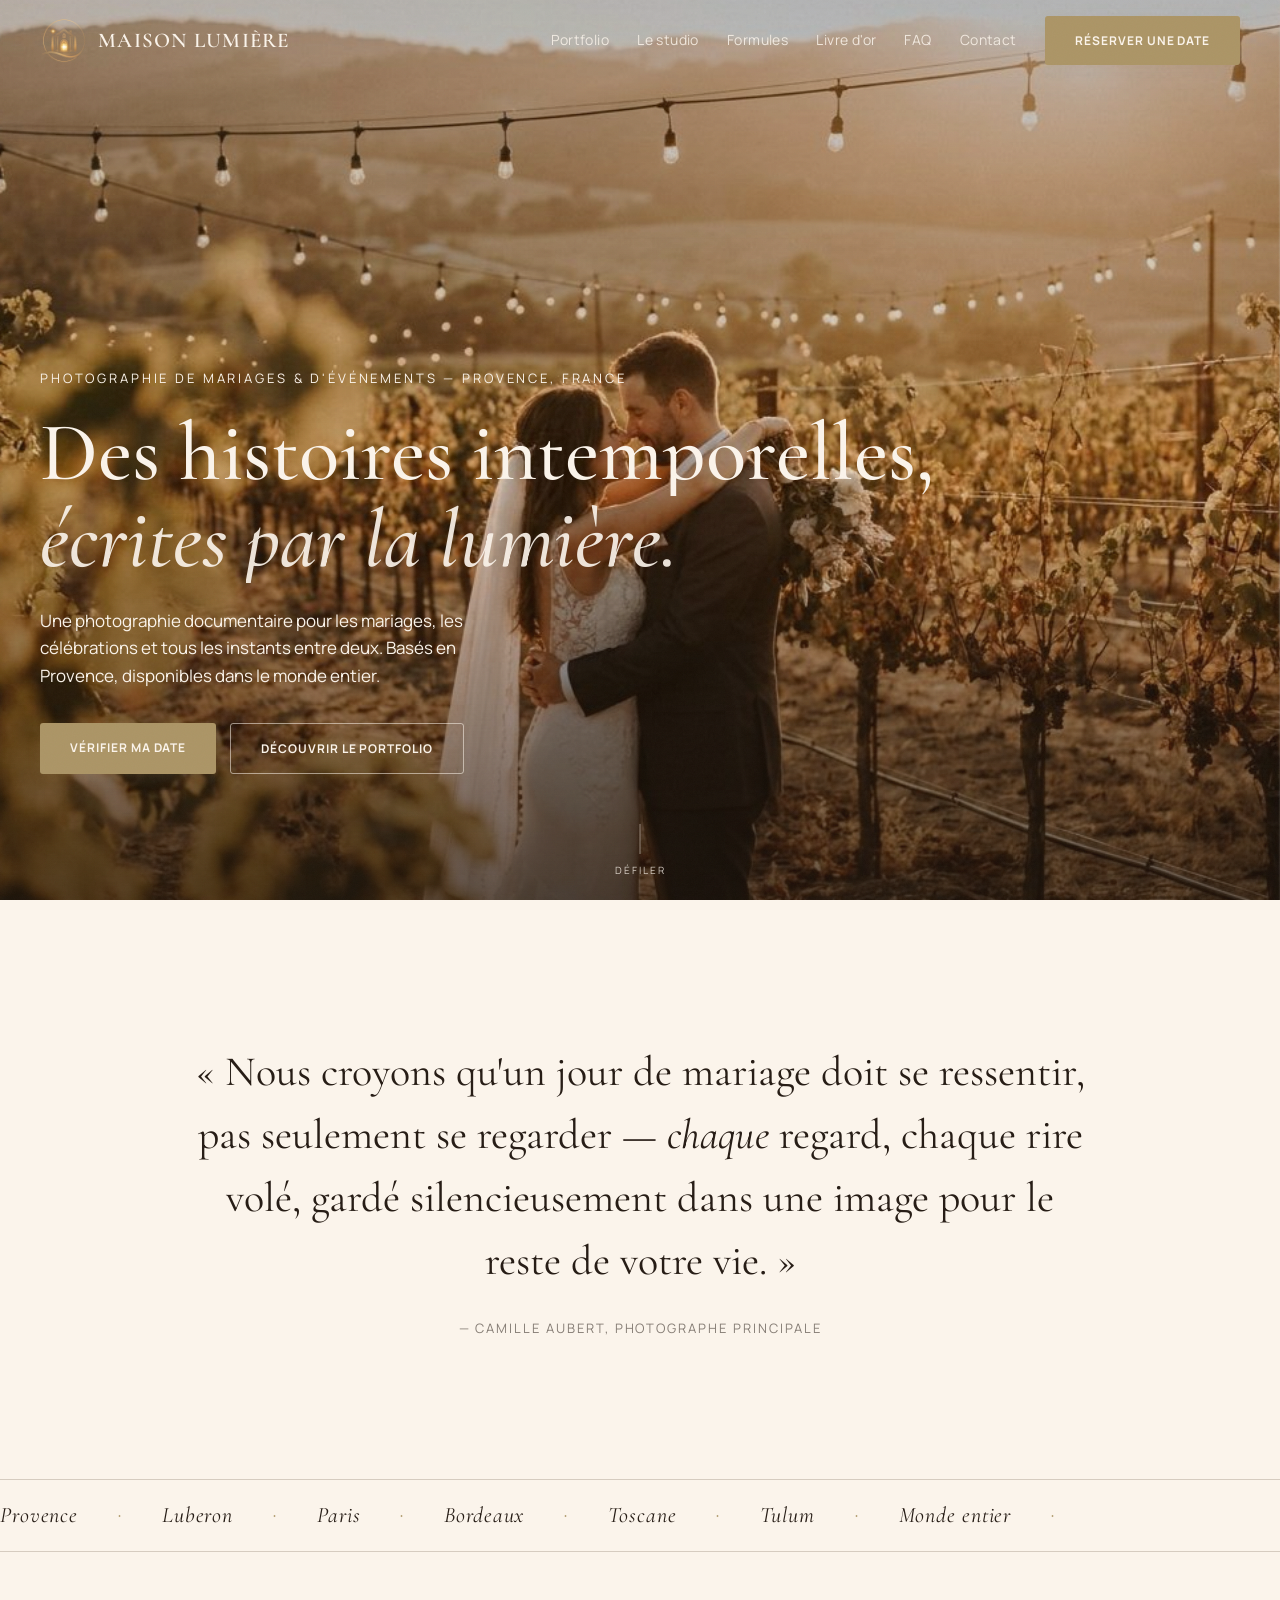
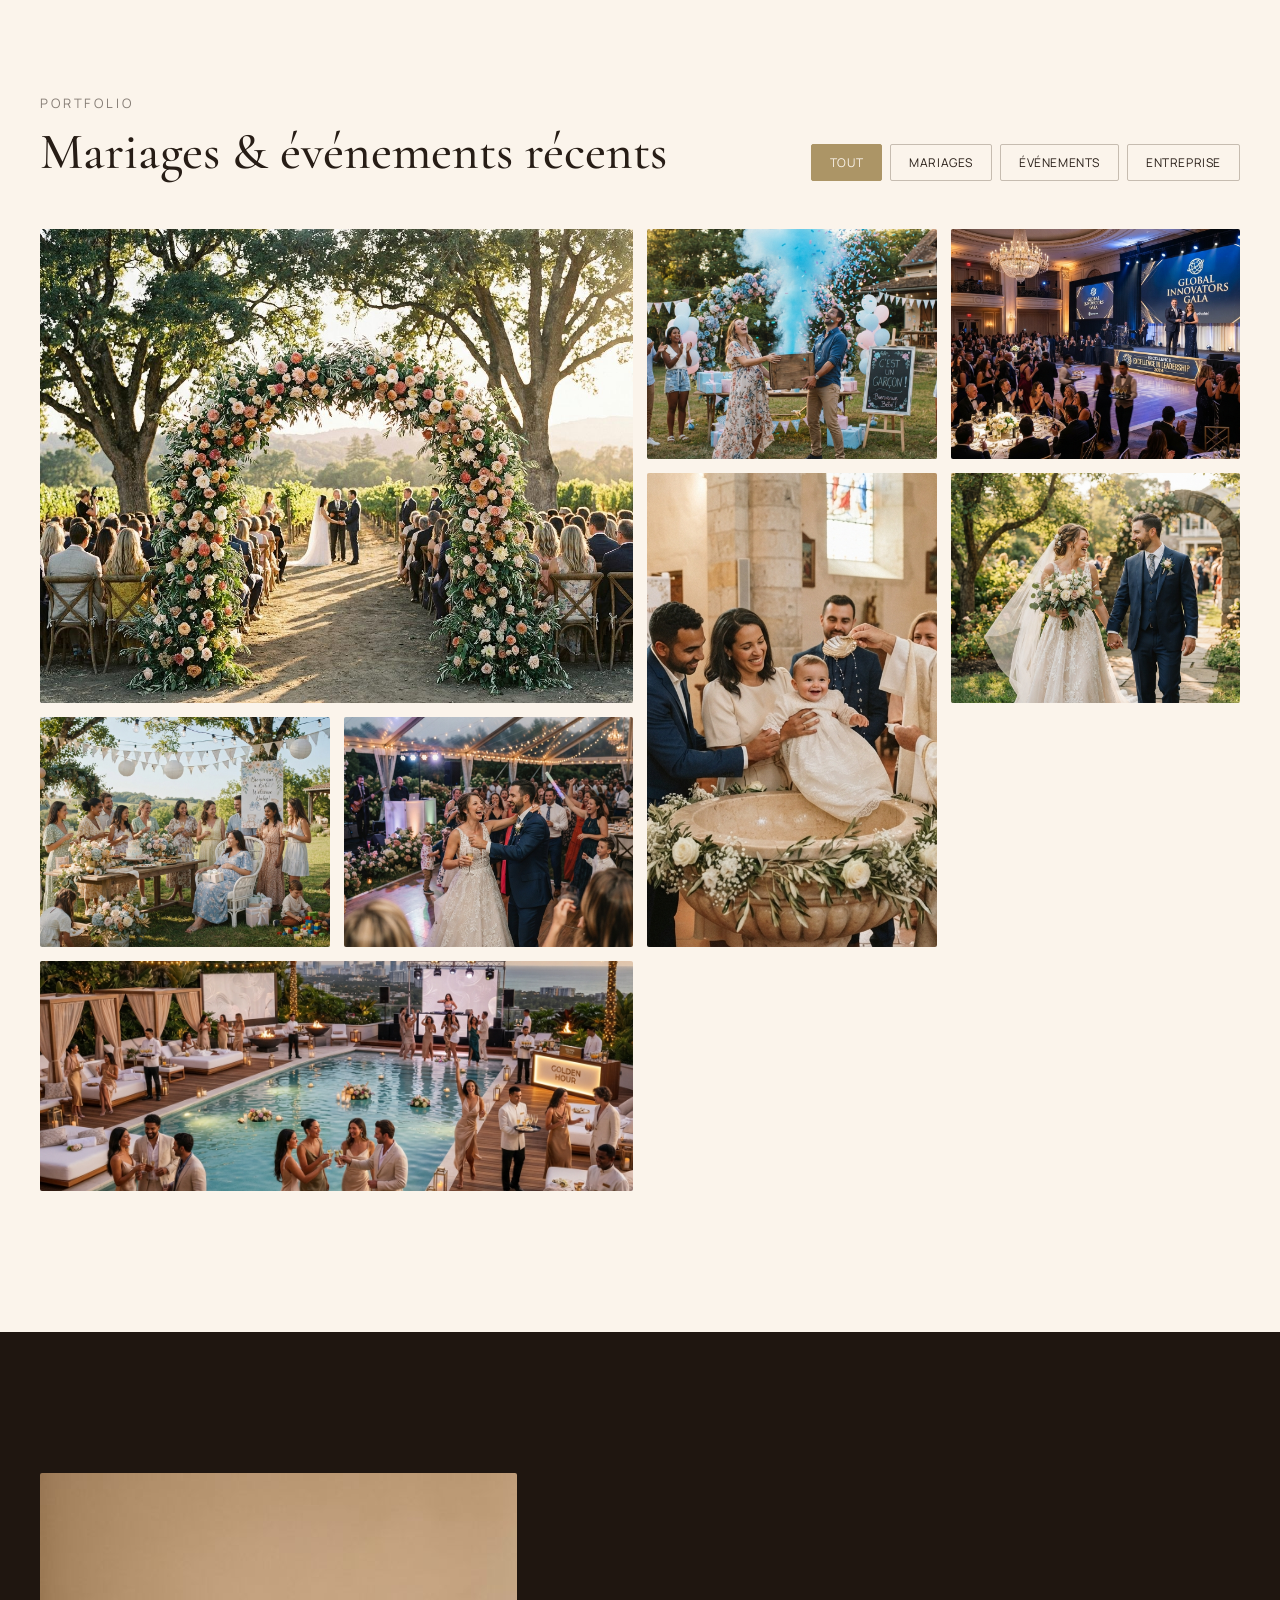
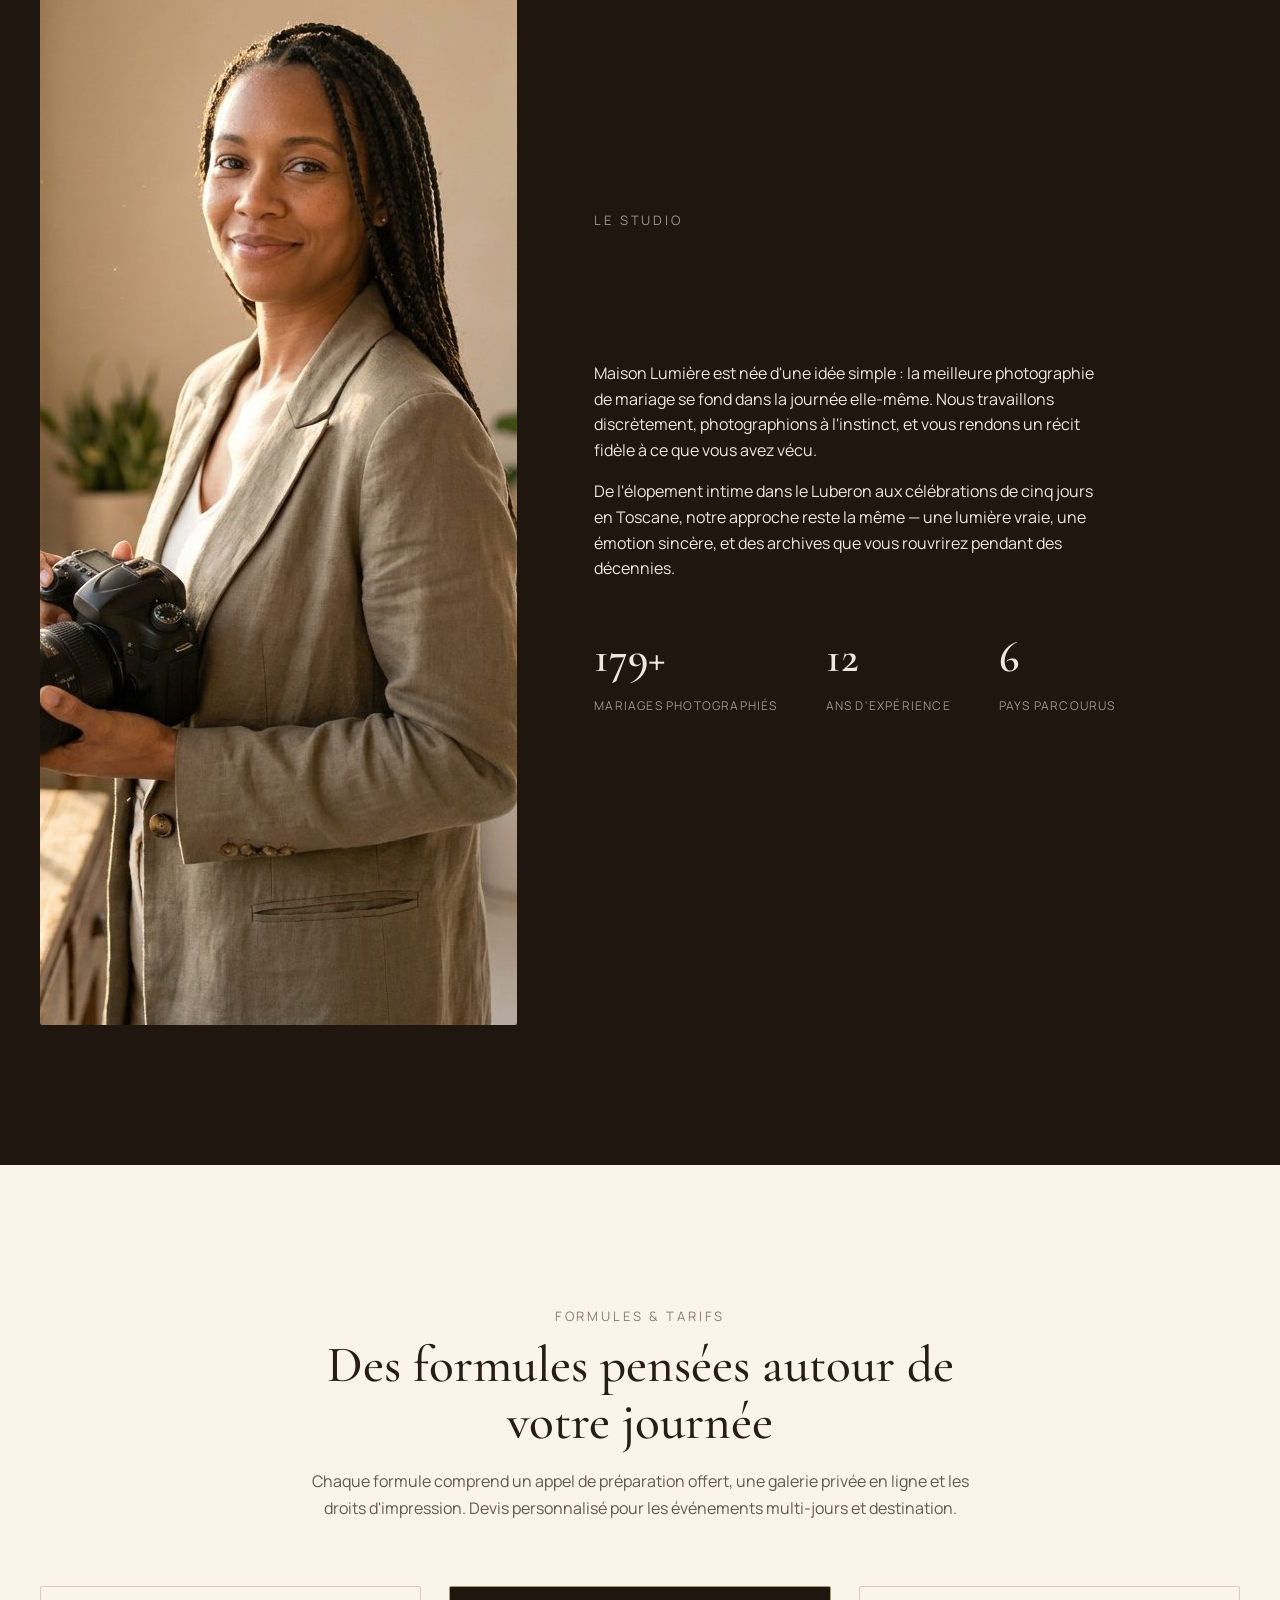
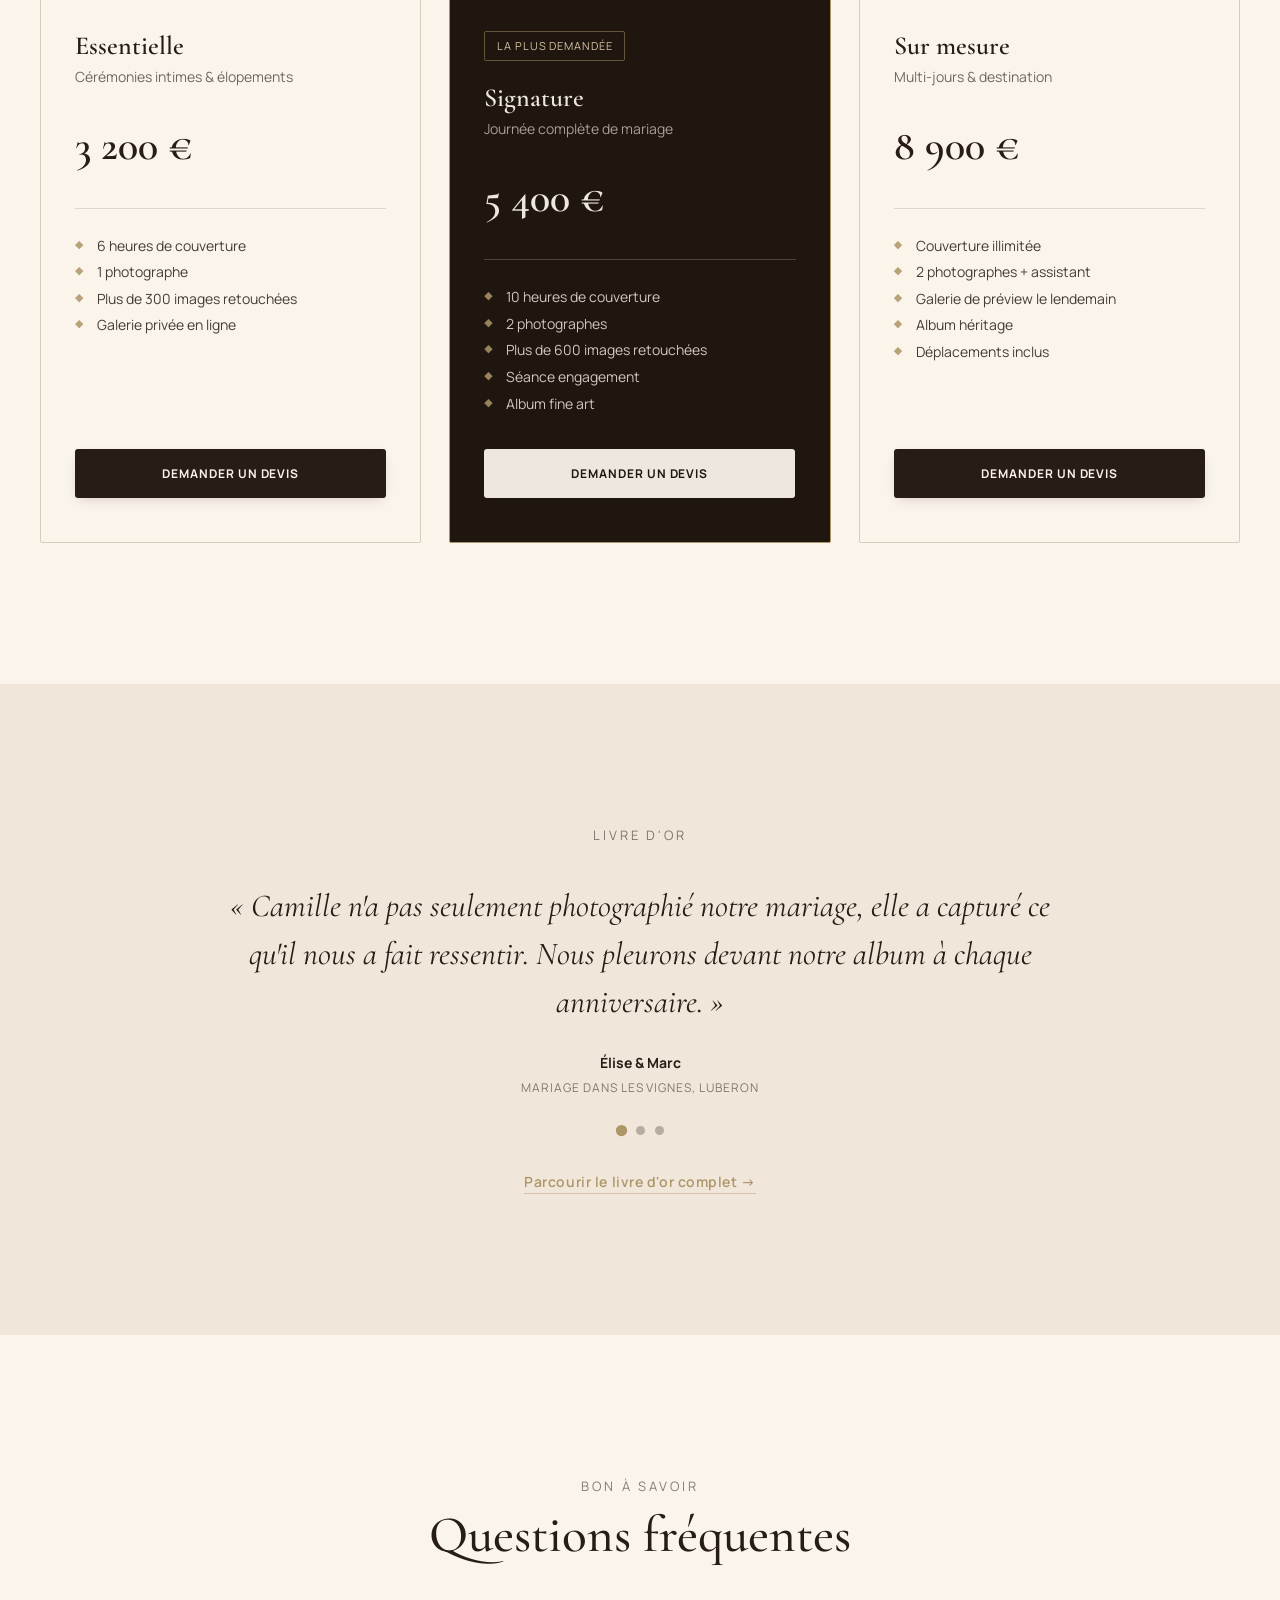
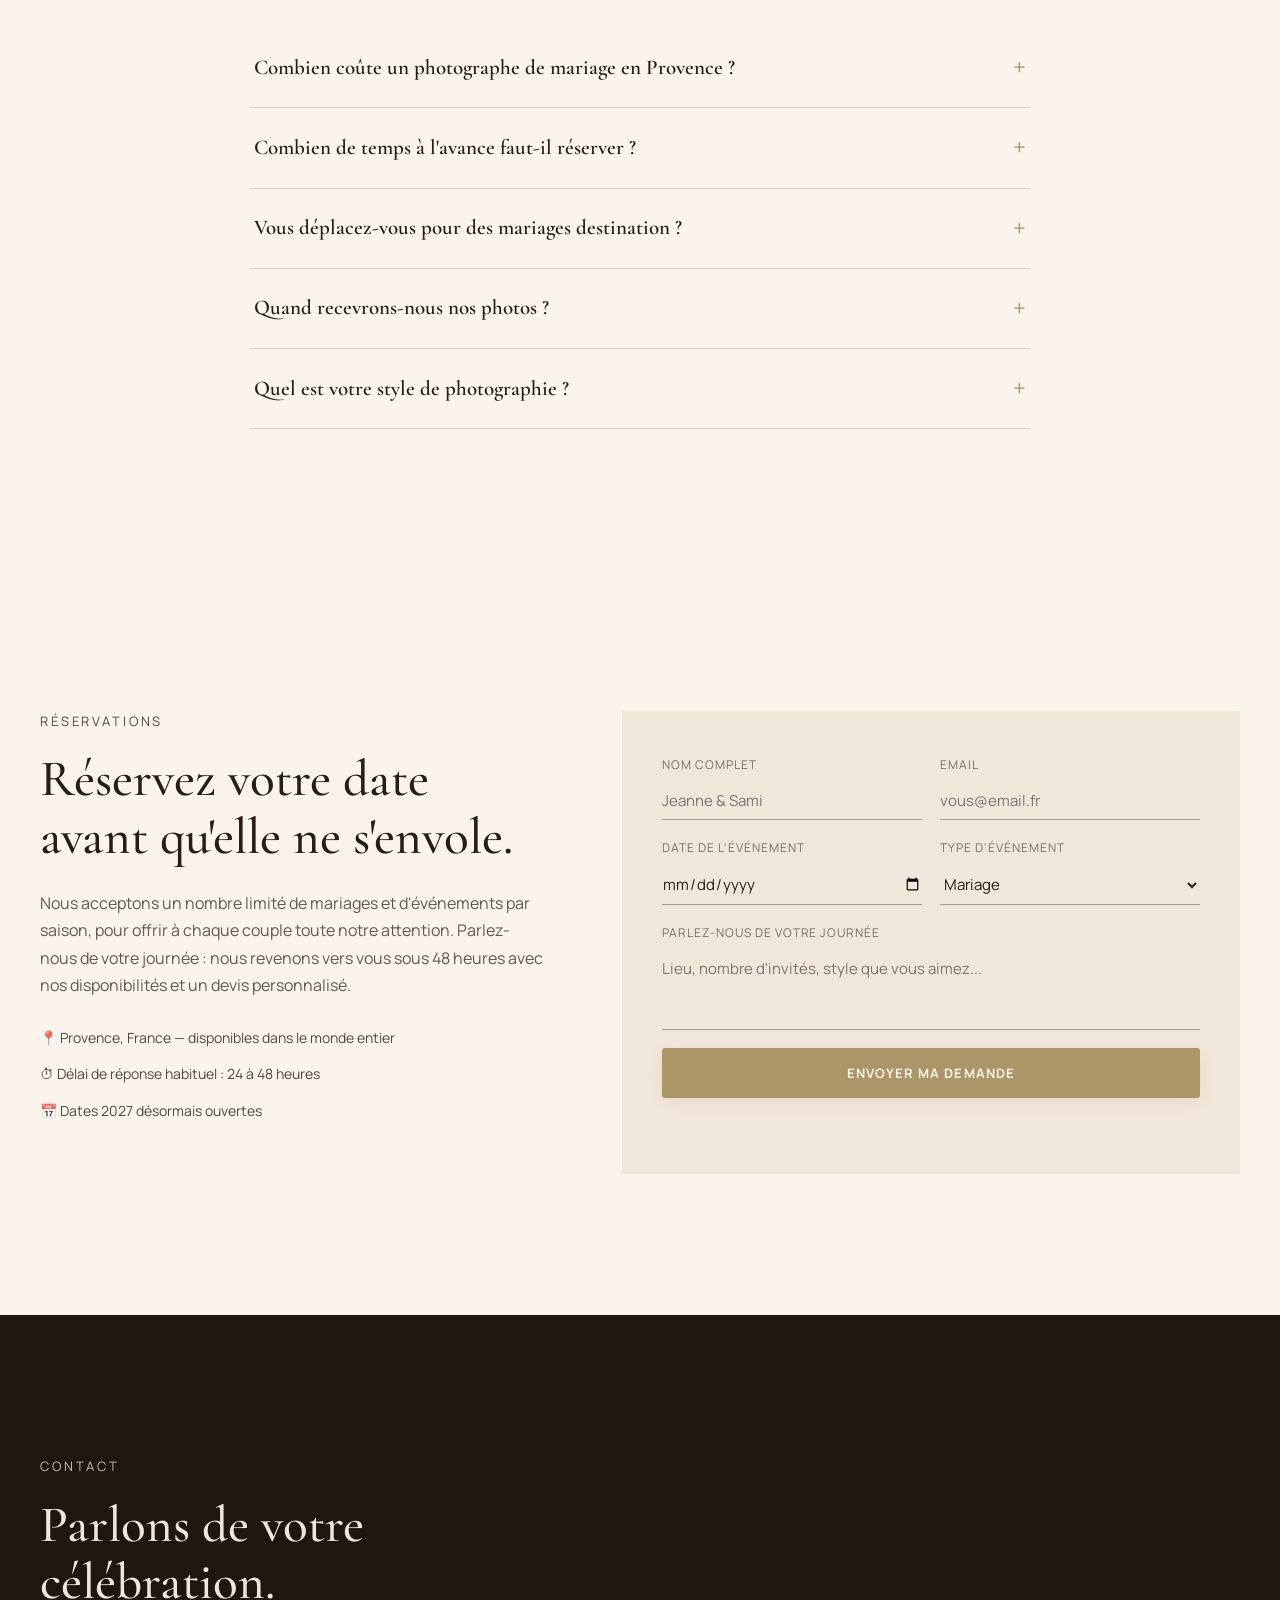
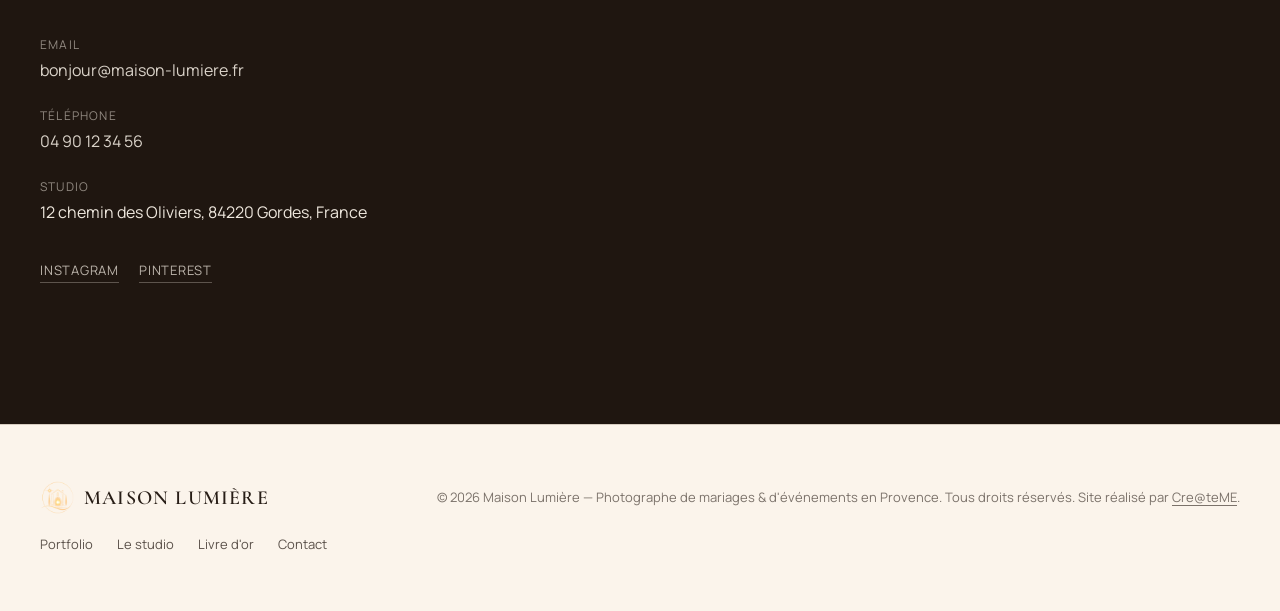
==== index.html @ 9c020ef4 "design: luxury color palette, refined buttons, new assets, and footer attribution" ====
<!DOCTYPE html>
<html lang="fr">
<head>
  <meta charset="utf-8">
  <meta name="viewport" content="width=device-width, initial-scale=1">

  <!-- SEO principal -->
  <title>Photographe de mariage en Provence — Maison Lumière</title>
  <meta name="description" content="Maison Lumière est un studio de photographie de mariage et d'événements basé en Provence. Approche documentaire, plus de 180 mariages, 12 ans d'expérience, disponible dans le monde entier. Formules dès 3 200 € — dates 2027 ouvertes.">
  <link rel="canonical" href="https://www.maison-lumiere.fr/">
  <meta name="robots" content="index, follow, max-image-preview:large">
  <meta name="author" content="Camille Aubert">
  <meta name="theme-color" content="#f7f2ea">

  <!-- SEO local -->
  <meta name="geo.region" content="FR-PAC">
  <meta name="geo.placename" content="Gordes, Provence">
  <meta name="ICBM" content="43.9116, 5.2006">

  <!-- Open Graph -->
  <meta property="og:type" content="website">
  <meta property="og:site_name" content="Maison Lumière">
  <meta property="og:title" content="Photographe de mariage en Provence — Maison Lumière">
  <meta property="og:description" content="Photographie documentaire de mariages et d'événements. Basés en Provence, disponibles dans le monde entier. Dates 2027 ouvertes.">
  <meta property="og:url" content="https://www.maison-lumiere.fr/">
  <meta property="og:image" content="https://www.maison-lumiere.fr/images/hero.jpg">
  <meta property="og:image:width" content="1376">
  <meta property="og:image:height" content="768">
  <meta property="og:locale" content="fr_FR">

  <!-- Twitter -->
  <meta name="twitter:card" content="summary_large_image">
  <meta name="twitter:title" content="Photographe de mariage en Provence — Maison Lumière">
  <meta name="twitter:description" content="Photographie documentaire de mariages et d'événements. Basés en Provence, disponibles dans le monde entier.">
  <meta name="twitter:image" content="https://www.maison-lumiere.fr/images/hero.jpg">

  <link rel="icon" type="image/png" href="images/favicon.png">
  <link rel="apple-touch-icon" href="images/logo-384.png">

  <!-- Polices -->
  <link rel="preconnect" href="https://fonts.googleapis.com">
  <link rel="preconnect" href="https://fonts.gstatic.com" crossorigin>
  <link href="https://fonts.googleapis.com/css2?family=Cormorant+Garamond:ital,wght@0,400;0,500;0,600;1,400;1,500&family=Manrope:wght@400;500;600;700;800&display=swap" rel="stylesheet">

  <!-- Performance -->
  <link rel="preload" as="image" href="images/hero.jpg" fetchpriority="high">
  <link rel="stylesheet" href="css/styles.css">

  <!-- Données structurées : LocalBusiness + Personne + Offres + FAQ + Avis -->
  <script type="application/ld+json">
  {
    "@context": "https://schema.org",
    "@graph": [
      {
        "@type": "WebSite",
        "@id": "https://www.maison-lumiere.fr/#website",
        "url": "https://www.maison-lumiere.fr/",
        "name": "Maison Lumière",
        "inLanguage": "fr-FR",
        "publisher": { "@id": "https://www.maison-lumiere.fr/#studio" }
      },
      {
        "@type": ["LocalBusiness", "ProfessionalService"],
        "@id": "https://www.maison-lumiere.fr/#studio",
        "name": "Maison Lumière",
        "description": "Studio de photographie documentaire de mariages et d'événements basé en Provence, disponible dans le monde entier. Fondé et dirigé par la photographe Camille Aubert : plus de 180 mariages photographiés dans 6 pays en 12 ans.",
        "url": "https://www.maison-lumiere.fr/",
        "email": "bonjour@maison-lumiere.fr",
        "telephone": "+33-4-90-12-34-56",
        "image": "https://www.maison-lumiere.fr/images/hero.jpg",
        "logo": "https://www.maison-lumiere.fr/images/logo.png",
        "priceRange": "3 200 € – 8 900 €",
        "address": {
          "@type": "PostalAddress",
          "streetAddress": "12 chemin des Oliviers",
          "addressLocality": "Gordes",
          "addressRegion": "Provence-Alpes-Côte d'Azur",
          "postalCode": "84220",
          "addressCountry": "FR"
        },
        "geo": { "@type": "GeoCoordinates", "latitude": 43.9116, "longitude": 5.2006 },
        "areaServed": [
          { "@type": "Place", "name": "Provence" },
          { "@type": "Place", "name": "Luberon" },
          { "@type": "Place", "name": "Paris" },
          { "@type": "Place", "name": "France entière" },
          { "@type": "Place", "name": "Mariages destination dans le monde entier" }
        ],
        "founder": { "@id": "https://www.maison-lumiere.fr/#camille" },
        "knowsAbout": ["photographie de mariage", "photographie d'élopement", "photographie d'événements d'entreprise", "mariages destination", "photographie documentaire"],
        "sameAs": [
          "https://www.instagram.com/maisonlumiere.photo",
          "https://www.pinterest.fr/maisonlumiere"
        ],
        "aggregateRating": { "@type": "AggregateRating", "ratingValue": "5.0", "reviewCount": "94", "bestRating": "5" },
        "hasOfferCatalog": {
          "@type": "OfferCatalog",
          "name": "Formules photographie",
          "itemListElement": [
            {
              "@type": "Offer",
              "name": "Essentielle",
              "description": "6 heures de couverture pour cérémonies intimes et élopements, 1 photographe, plus de 300 images retouchées, galerie privée en ligne.",
              "price": "3200", "priceCurrency": "EUR"
            },
            {
              "@type": "Offer",
              "name": "Signature",
              "description": "10 heures de couverture pour une journée complète de mariage, 2 photographes, plus de 600 images retouchées, séance engagement, album fine art.",
              "price": "5400", "priceCurrency": "EUR"
            },
            {
              "@type": "Offer",
              "name": "Sur mesure",
              "description": "Couverture illimitée multi-jours et destination, 2 photographes et un assistant, galerie de prévisualisation le lendemain, album héritage, déplacements inclus.",
              "price": "8900", "priceCurrency": "EUR"
            }
          ]
        }
      },
      {
        "@type": "Person",
        "@id": "https://www.maison-lumiere.fr/#camille",
        "name": "Camille Aubert",
        "jobTitle": "Photographe principale",
        "worksFor": { "@id": "https://www.maison-lumiere.fr/#studio" },
        "image": "https://www.maison-lumiere.fr/images/portrait.jpg"
      },
      {
        "@type": "FAQPage",
        "@id": "https://www.maison-lumiere.fr/#faq",
        "mainEntity": [
          {
            "@type": "Question",
            "name": "Combien coûte un photographe de mariage en Provence ?",
            "acceptedAnswer": { "@type": "Answer", "text": "Les formules Maison Lumière vont de 3 200 € pour les élopements intimes (6 heures, plus de 300 images) à 8 900 € pour une couverture multi-jours et destination, déplacements inclus. La couverture d'une journée complète avec deux photographes démarre à 5 400 €. Chaque formule comprend un appel de préparation, une galerie privée en ligne et les droits d'impression." }
          },
          {
            "@type": "Question",
            "name": "Combien de temps à l'avance faut-il réserver son photographe de mariage ?",
            "acceptedAnswer": { "@type": "Answer", "text": "Nous recommandons de réserver 12 à 18 mois à l'avance pour les samedis de haute saison en Provence (mai à octobre). Nous acceptons un nombre limité de mariages par saison, et les dates 2027 sont désormais ouvertes." }
          },
          {
            "@type": "Question",
            "name": "Vous déplacez-vous pour des mariages destination ?",
            "acceptedAnswer": { "@type": "Answer", "text": "Oui. Basés en Provence, nous avons photographié des mariages dans 6 pays, des élopements du Luberon aux célébrations de cinq jours en Toscane ou à Tulum. Les déplacements sont inclus dans la formule Sur mesure et chiffrés au cas par cas pour les autres." }
          },
          {
            "@type": "Question",
            "name": "Quand recevrons-nous nos photos de mariage ?",
            "acceptedAnswer": { "@type": "Answer", "text": "Une galerie de prévisualisation soignée est livrée sous 72 heures (le lendemain pour les clients Sur mesure). Votre galerie complète de 300 à plus de 600 images retouchées arrive sous 6 à 8 semaines, dans une galerie privée en ligne avec droits d'impression." }
          },
          {
            "@type": "Question",
            "name": "Quel est votre style de photographie ?",
            "acceptedAnswer": { "@type": "Answer", "text": "Documentaire et éditorial : lumière naturelle, émotion sincère, poses minimales. Nous travaillons discrètement et instinctivement pour que le récit final ressemble exactement à la journée vécue." }
          }
        ]
      }
    ]
  }
  </script>
</head>
<body>
  <a class="skip-link" href="#main">Aller au contenu</a>

  <div class="preloader" id="preloader" aria-hidden="true">
    <div class="preloader__inner">
      <img class="preloader__logo" src="images/logo-384.png" alt="" width="384" height="375">
      <div class="preloader__mark">Maison <span>Lumière</span></div>
    </div>
  </div>

  <div class="cursor" id="cursorDot" aria-hidden="true"></div>
  <div class="cursor-ring" id="cursorRing" aria-hidden="true"></div>
  <div class="progress" id="progress" aria-hidden="true"></div>
  <div class="grain" aria-hidden="true"></div>

  <header class="nav" id="nav">
    <div class="nav__inner">
      <a class="nav__brand" href="#top" aria-label="Maison Lumière — accueil">
        <img src="images/logo-384.png" alt="" width="46" height="45">
        <span>MAISON LUMIÈRE</span>
      </a>
      <nav class="nav__links" id="navLinks" aria-label="Navigation principale">
        <a href="#work">Portfolio</a>
        <a href="#about">Le studio</a>
        <a href="#services">Formules</a>
        <a href="livre-dor.html">Livre d'or</a>
        <a href="#faq">FAQ</a>
        <a href="#contact">Contact</a>
        <a class="btn btn--accent" href="#reservation" data-magnetic>Réserver une date</a>
      </nav>
      <button class="nav__toggle" id="navToggle" aria-expanded="false" aria-controls="navLinks" aria-label="Ouvrir le menu">
        <span></span><span></span>
      </button>
    </div>
  </header>

  <main id="main">

    <!-- ============ HERO ============ -->
    <section class="hero" id="top">
      <div class="hero__media" id="heroMedia">
        <img src="images/hero.jpg" width="1376" height="768" fetchpriority="high"
             alt="Mariés à l'heure dorée lors d'un mariage dans les vignes en Provence, photographiés par Maison Lumière">
      </div>
      <div class="hero__content">
        <p class="eyebrow reveal">Photographie de mariages &amp; d'événements — Provence, France</p>
        <h1 class="hero__title" id="heroTitle">Des histoires intemporelles, <em>écrites par la lumière.</em></h1>
        <p class="hero__sub reveal" style="--d:.55s">Une photographie documentaire pour les mariages, les célébrations et tous les instants entre deux. Basés en Provence, disponibles dans le monde entier.</p>
        <div class="hero__cta reveal" style="--d:.7s">
          <a class="btn btn--accent" href="#reservation" data-magnetic>Vérifier ma date</a>
          <a class="btn btn--ghost" href="#work" data-magnetic>Découvrir le portfolio</a>
        </div>
      </div>
      <div class="hero__scroll" aria-hidden="true"><span class="hero__scroll-line"></span>Défiler</div>
    </section>

    <!-- ============ CITATION ============ -->
    <section class="intro" aria-label="Philosophie du studio">
      <blockquote class="intro__quote reveal">
        <p>«&nbsp;Nous croyons qu'un jour de mariage doit se ressentir, pas seulement se regarder — <em>chaque</em> regard, chaque rire volé, gardé silencieusement dans une image pour le reste de votre vie.&nbsp;»</p>
        <cite>— Camille Aubert, photographe principale</cite>
      </blockquote>
    </section>

    <!-- ============ BANDEAU ============ -->
    <div class="marquee" aria-hidden="true">
      <div class="marquee__track" id="marqueeTrack">
        <span>Provence</span><i>◆</i><span>Luberon</span><i>◆</i><span>Paris</span><i>◆</i><span>Bordeaux</span><i>◆</i><span>Toscane</span><i>◆</i><span>Tulum</span><i>◆</i><span>Monde entier</span><i>◆</i>
      </div>
    </div>

    <!-- ============ PORTFOLIO ============ -->
    <section class="section" id="work">
      <div class="section__head reveal">
        <div>
          <p class="eyebrow">Portfolio</p>
          <h2>Mariages &amp; événements récents</h2>
        </div>
        <div class="filters" role="group" aria-label="Filtrer la galerie par catégorie">
          <button class="filter is-active" data-filter="all" aria-pressed="true">Tout</button>
          <button class="filter" data-filter="weddings" aria-pressed="false">Mariages</button>
          <button class="filter" data-filter="events" aria-pressed="false">Événements</button>
          <button class="filter" data-filter="corporate" aria-pressed="false">Entreprise</button>
        </div>
      </div>

      <div class="gallery" id="gallery">
        <figure class="tile tile--big reveal" data-cat="weddings">
          <button class="tile__zoom" data-lightbox="images/vineyard.jpg" aria-label="Agrandir : cérémonie dans les vignes en Provence">
            <img src="images/vineyard.jpg" width="1200" height="896" loading="lazy" alt="Cérémonie de mariage en plein air entre les rangs de vignes en Provence au coucher du soleil">
          </button>
          <figcaption><strong>Cérémonie dans les vignes</strong><span>Mariages — Provence</span></figcaption>
        </figure>
        <figure class="tile reveal" data-cat="events">
          <button class="tile__zoom" data-lightbox="images/BabyReveal.jpg" aria-label="Agrandir : gender reveal en extérieur">
            <img src="images/BabyReveal.jpg" width="1200" height="800" loading="lazy" alt="Décoration raffinée et ballons pour une fête de révélation du genre de bébé en extérieur">
          </button>
          <figcaption><strong>Gender reveal</strong><span>Événements — Provence</span></figcaption>
        </figure>
        <figure class="tile reveal" data-cat="corporate">
          <button class="tile__zoom" data-lightbox="images/GalaEntreprise.jpg" aria-label="Agrandir : gala d'entreprise">
            <img src="images/GalaEntreprise.jpg" width="1200" height="800" loading="lazy" alt="Grande salle de gala d'entreprise élégamment décorée et éclairée pour une réception, photographiée par Maison Lumière">
          </button>
          <figcaption><strong>Gala annuel</strong><span>Entreprise — Paris</span></figcaption>
        </figure>
        <figure class="tile tile--tall reveal" data-cat="events">
          <button class="tile__zoom" data-lightbox="images/Bapteme.jpg" aria-label="Agrandir : photographie de baptême">
            <img src="images/Bapteme.jpg" width="928" height="1152" loading="lazy" alt="Photographie émouvante d'un baptême intime en Provence">
          </button>
          <figcaption><strong>Le baptême</strong><span>Événements — Gordes</span></figcaption>
        </figure>
        <figure class="tile reveal" data-cat="weddings">
          <button class="tile__zoom" data-lightbox="images/MariesPortail.jpg" aria-label="Agrandir : les mariés devant le portail">
            <img src="images/MariesPortail.jpg" width="1200" height="800" loading="lazy" alt="Jeunes mariés posant avec élégance devant le portail d'un domaine provençal en pierre">
          </button>
          <figcaption><strong>Sous le portail</strong><span>Mariages — Château</span></figcaption>
        </figure>
        <figure class="tile reveal" data-cat="events">
          <button class="tile__zoom" data-lightbox="images/BabyShower.jpg" aria-label="Agrandir : baby shower sous les oliviers">
            <img src="images/BabyShower.jpg" width="1200" height="800" loading="lazy" alt="Détails de décoration et de douceurs pour une baby shower sous les oliviers">
          </button>
          <figcaption><strong>Baby shower</strong><span>Événements — Aix-en-Provence</span></figcaption>
        </figure>
        <figure class="tile tile--wide reveal" data-cat="events">
          <button class="tile__zoom" data-lightbox="images/Poolparty.jpg" aria-label="Agrandir : pool party de célébration">
            <img src="images/Poolparty.jpg" width="1200" height="800" loading="lazy" alt="Invités profitant d'une pool party chic au bord d'une piscine d'un domaine en Provence à l'heure dorée">
          </button>
          <figcaption><strong>Pool party festive</strong><span>Événements — Saint-Tropez</span></figcaption>
        </figure>
        <figure class="tile reveal" data-cat="weddings">
          <button class="tile__zoom" data-lightbox="images/DanseMariage.jpg" aria-label="Agrandir : première danse sous les guirlandes">
            <img src="images/DanseMariage.jpg" width="1200" height="800" loading="lazy" alt="Première danse des mariés entourés de leurs invités sous les guirlandes lumineuses">
          </button>
          <figcaption><strong>Première danse</strong><span>Mariages — Toscane</span></figcaption>
        </figure>
      </div>
    </section>

    <!-- ============ LE STUDIO ============ -->
    <section class="about section--dark" id="about">
      <div class="about__grid">
        <div class="about__media reveal">
          <img src="images/portrait.jpg" width="928" height="1152" loading="lazy" alt="Camille Aubert, photographe principale et fondatrice de Maison Lumière, en Provence">
        </div>
        <div class="about__text">
          <p class="eyebrow reveal">Le studio</p>
          <h2 class="reveal">Douze ans à saisir l'amour, sans mise en scène.</h2>
          <p class="reveal">Maison Lumière est née d'une idée simple : la meilleure photographie de mariage se fond dans la journée elle-même. Nous travaillons discrètement, photographions à l'instinct, et vous rendons un récit fidèle à ce que vous avez vécu.</p>
          <p class="reveal">De l'élopement intime dans le Luberon aux célébrations de cinq jours en Toscane, notre approche reste la même — une lumière vraie, une émotion sincère, et des archives que vous rouvrirez pendant des décennies.</p>
          <dl class="stats reveal">
            <div><dt><span class="count" data-count="180">0</span>+</dt><dd>Mariages photographiés</dd></div>
            <div><dt><span class="count" data-count="12">0</span></dt><dd>Ans d'expérience</dd></div>
            <div><dt><span class="count" data-count="6">0</span></dt><dd>Pays parcourus</dd></div>
          </dl>
        </div>
      </div>
    </section>

    <!-- ============ FORMULES ============ -->
    <section class="section" id="services">
      <div class="section__head section__head--center reveal">
        <p class="eyebrow">Formules &amp; tarifs</p>
        <h2>Des formules pensées autour de votre journée</h2>
        <p class="section__lede">Chaque formule comprend un appel de préparation offert, une galerie privée en ligne et les droits d'impression. Devis personnalisé pour les événements multi-jours et destination.</p>
      </div>
      <div class="packages">
        <article class="pkg reveal">
          <h3>Essentielle</h3>
          <p class="pkg__desc">Cérémonies intimes &amp; élopements</p>
          <p class="pkg__price">3 200 €</p>
          <ul>
            <li>6 heures de couverture</li>
            <li>1 photographe</li>
            <li>Plus de 300 images retouchées</li>
            <li>Galerie privée en ligne</li>
          </ul>
          <a class="btn btn--dark" href="#reservation" data-magnetic>Demander un devis</a>
        </article>
        <article class="pkg pkg--featured reveal" style="--d:.12s">
          <p class="pkg__badge">La plus demandée</p>
          <h3>Signature</h3>
          <p class="pkg__desc">Journée complète de mariage</p>
          <p class="pkg__price">5 400 €</p>
          <ul>
            <li>10 heures de couverture</li>
            <li>2 photographes</li>
            <li>Plus de 600 images retouchées</li>
            <li>Séance engagement</li>
            <li>Album fine art</li>
          </ul>
          <a class="btn btn--light" href="#reservation" data-magnetic>Demander un devis</a>
        </article>
        <article class="pkg reveal" style="--d:.24s">
          <h3>Sur mesure</h3>
          <p class="pkg__desc">Multi-jours &amp; destination</p>
          <p class="pkg__price">8 900 €</p>
          <ul>
            <li>Couverture illimitée</li>
            <li>2 photographes + assistant</li>
            <li>Galerie de préview le lendemain</li>
            <li>Album héritage</li>
            <li>Déplacements inclus</li>
          </ul>
          <a class="btn btn--dark" href="#reservation" data-magnetic>Demander un devis</a>
        </article>
      </div>
    </section>

    <!-- ============ TÉMOIGNAGES ============ -->
    <section class="testimonials" aria-label="Témoignages de clients">
      <p class="eyebrow reveal">Livre d'or</p>
      <div class="testimonials__stage" id="tStage">
        <blockquote class="t-slide is-active">
          <p>«&nbsp;Camille n'a pas seulement photographié notre mariage, elle a capturé ce qu'il nous a fait ressentir. Nous pleurons devant notre album à chaque anniversaire.&nbsp;»</p>
          <footer><strong>Élise &amp; Marc</strong><span>Mariage dans les vignes, Luberon</span></footer>
        </blockquote>
        <blockquote class="t-slide">
          <p>«&nbsp;Professionnelle, discrète, et des images finales dignes d'un magazine pour notre gala.&nbsp;»</p>
          <footer><strong>Groupe Vermeil</strong><span>Gala d'entreprise, Paris</span></footer>
        </blockquote>
        <blockquote class="t-slide">
          <p>«&nbsp;Trois jours de joyeux chaos à Tulum, et pourtant chaque photo respire le calme et la beauté. Chaque centime en valait la peine.&nbsp;»</p>
          <footer><strong>Priya &amp; Dev</strong><span>Mariage destination, Tulum</span></footer>
        </blockquote>
      </div>
      <div class="t-dots" id="tDots" role="tablist" aria-label="Choisir un témoignage">
        <button class="is-active" aria-label="Témoignage 1"></button>
        <button aria-label="Témoignage 2"></button>
        <button aria-label="Témoignage 3"></button>
      </div>
      <p class="testimonials__more reveal"><a class="link-arrow" href="livre-dor.html">Parcourir le livre d'or complet →</a></p>
    </section>

    <!-- ============ FAQ ============ -->
    <section class="section section--narrow" id="faq">
      <div class="section__head section__head--center reveal">
        <p class="eyebrow">Bon à savoir</p>
        <h2>Questions fréquentes</h2>
      </div>
      <div class="faq reveal">
        <details>
          <summary>Combien coûte un photographe de mariage en Provence&nbsp;?</summary>
          <p>Nos formules vont de <strong>3&nbsp;200&nbsp;€</strong> pour les élopements intimes (6&nbsp;heures, plus de 300 images) à <strong>8&nbsp;900&nbsp;€</strong> pour une couverture multi-jours et destination, déplacements inclus. La journée complète avec deux photographes démarre à <strong>5&nbsp;400&nbsp;€</strong>. Chaque formule comprend un appel de préparation, une galerie privée en ligne et les droits d'impression.</p>
        </details>
        <details>
          <summary>Combien de temps à l'avance faut-il réserver&nbsp;?</summary>
          <p>Nous recommandons <strong>12 à 18 mois d'avance</strong> pour les samedis de haute saison en Provence (mai à octobre). Nous acceptons un nombre limité de mariages par saison — les dates 2027 sont désormais ouvertes.</p>
        </details>
        <details>
          <summary>Vous déplacez-vous pour des mariages destination&nbsp;?</summary>
          <p>Oui. Basés en Provence, nous avons photographié des mariages dans <strong>6 pays</strong> — des élopements du Luberon aux célébrations de cinq jours en Toscane ou à Tulum. Les déplacements sont inclus dans la formule Sur mesure et chiffrés au cas par cas pour les autres.</p>
        </details>
        <details>
          <summary>Quand recevrons-nous nos photos&nbsp;?</summary>
          <p>Une prévisualisation soignée arrive sous <strong>72 heures</strong> (le lendemain pour les clients Sur mesure). Votre galerie complète de 300 à plus de 600 images retouchées est livrée sous <strong>6 à 8 semaines</strong>.</p>
        </details>
        <details>
          <summary>Quel est votre style de photographie&nbsp;?</summary>
          <p>Documentaire et éditorial : lumière naturelle, émotion sincère, poses minimales. Nous travaillons discrètement et à l'instinct pour que le récit final ressemble exactement à la journée vécue.</p>
        </details>
      </div>
    </section>

    <!-- ============ RÉSERVATION ============ -->
    <section class="section" id="reservation">
      <div class="res__grid">
        <div class="reveal">
          <p class="eyebrow">Réservations</p>
          <h2>Réservez votre date avant qu'elle ne s'envole.</h2>
          <p class="section__lede">Nous acceptons un nombre limité de mariages et d'événements par saison, pour offrir à chaque couple toute notre attention. Parlez-nous de votre journée : nous revenons vers vous sous 48&nbsp;heures avec nos disponibilités et un devis personnalisé.</p>
          <ul class="res__meta">
            <li><span aria-hidden="true">📍</span> Provence, France — disponibles dans le monde entier</li>
            <li><span aria-hidden="true">⏱</span> Délai de réponse habituel : 24 à 48&nbsp;heures</li>
            <li><span aria-hidden="true">📅</span> Dates 2027 désormais ouvertes</li>
          </ul>
        </div>
        <form class="form reveal" id="inquiryForm" novalidate style="--d:.15s">
          <div class="form__row">
            <div class="field">
              <label for="fName">Nom complet</label>
              <input id="fName" name="name" type="text" autocomplete="name" placeholder="Jeanne &amp; Sami" required>
            </div>
            <div class="field">
              <label for="fEmail">Email</label>
              <input id="fEmail" name="email" type="email" autocomplete="email" placeholder="vous@email.fr" required>
            </div>
          </div>
          <div class="form__row">
            <div class="field">
              <label for="fDate">Date de l'événement</label>
              <input id="fDate" name="date" type="date">
            </div>
            <div class="field">
              <label for="fType">Type d'événement</label>
              <select id="fType" name="eventType">
                <option>Mariage</option>
                <option>Événement d'entreprise</option>
                <option>Fête privée</option>
                <option>Autre</option>
              </select>
            </div>
          </div>
          <div class="field">
            <label for="fMsg">Parlez-nous de votre journée</label>
            <textarea id="fMsg" name="message" rows="3" placeholder="Lieu, nombre d'invités, style que vous aimez..."></textarea>
          </div>
          <input type="text" name="company" class="hp" tabindex="-1" autocomplete="off" aria-hidden="true">
          <button class="btn btn--accent btn--full" type="submit" data-magnetic>Envoyer ma demande</button>
          <p class="form__note" id="formNote" role="status" aria-live="polite"></p>
        </form>
      </div>
    </section>

    <!-- ============ CONTACT ============ -->
    <section class="contact section--dark" id="contact">
      <div class="contact__grid">
        <div class="reveal">
          <p class="eyebrow">Contact</p>
          <h2>Parlons de votre célébration.</h2>
          <address class="contact__list">
            <div>
              <span class="contact__label">Email</span>
              <a href="mailto:bonjour@maison-lumiere.fr">bonjour@maison-lumiere.fr</a>
            </div>
            <div>
              <span class="contact__label">Téléphone</span>
              <a href="tel:+33490123456">04 90 12 34 56</a>
            </div>
            <div>
              <span class="contact__label">Studio</span>
              <span>12 chemin des Oliviers, 84220 Gordes, France</span>
            </div>
          </address>
          <div class="contact__social">
            <a href="https://www.instagram.com/maisonlumiere.photo" rel="noopener">Instagram</a>
            <a href="https://www.pinterest.fr/maisonlumiere" rel="noopener">Pinterest</a>
          </div>
        </div>
        <div class="contact__map reveal" style="--d:.15s">
          <iframe title="Carte — studio Maison Lumière, Gordes, Provence"
                  src="https://www.google.com/maps?q=Gordes,+84220,+France&output=embed"
                  loading="lazy" referrerpolicy="no-referrer-when-downgrade" allowfullscreen></iframe>
        </div>
      </div>
    </section>
  </main>

  <footer class="footer">
    <div class="footer__inner">
      <span class="footer__brand"><img src="images/logo-384.png" alt="" width="34" height="33"> MAISON LUMIÈRE</span>
      <span class="footer__copy">© 2026 Maison Lumière — Photographe de mariages &amp; d'événements en Provence. Tous droits réservés. Site réalisé par <a href="https://www.create-me.fr" target="_blank" rel="noopener">Cre@teME</a>.</span>
      <nav aria-label="Pied de page">
        <a href="#work">Portfolio</a>
        <a href="#about">Le studio</a>
        <a href="livre-dor.html">Livre d'or</a>
        <a href="#contact">Contact</a>
      </nav>
    </div>
  </footer>

  <!-- Lightbox -->
  <dialog class="lightbox" id="lightbox">
    <button class="lightbox__close" id="lightboxClose" aria-label="Fermer l'image">✕</button>
    <img id="lightboxImg" src="" alt="">
  </dialog>

  <script src="js/main.js" defer></script>
</body>
</html>
---- css/styles.css ----
/* ================================================================
   Marlowe & Co. — styles.css
   Palette: warm cream / espresso / terracotta (oklch)
   ================================================================ */

:root {
  --cream: oklch(97% 0.014 75);
  --cream-soft: oklch(93% 0.02 70);
  --ink: oklch(24% 0.02 55);
  --ink-deep: oklch(21% 0.018 55);
  --ink-soft: oklch(28% 0.018 55);
  --accent: oklch(68% 0.07 85);
  --accent-dark: oklch(59% 0.07 85);
  --accent-light: oklch(82% 0.05 85);
  --line: oklch(85% 0.02 70);
  --paper-on-dark: oklch(93% 0.015 75);
  --serif: 'Cormorant Garamond', Georgia, serif;
  --sans: 'Manrope', system-ui, sans-serif;
  --ease: cubic-bezier(.16, .84, .44, 1);
  --pad: clamp(20px, 4vw, 40px);
}

* { box-sizing: border-box; }
html { scroll-behavior: smooth; }
body {
  margin: 0;
  background: var(--cream);
  color: var(--ink);
  font-family: var(--sans);
  font-size: 16px;
  line-height: 1.6;
  overflow-x: hidden;
  -webkit-font-smoothing: antialiased;
}
img { max-width: 100%; display: block; }
h1, h2, h3 { font-family: var(--serif); font-weight: 500; line-height: 1.12; margin: 0 0 24px; }
h2 { font-size: clamp(32px, 4vw, 52px); }
h3 { font-size: 26px; font-weight: 600; }
a { color: inherit; }
::selection { background: var(--accent); color: var(--cream); }

/* ---- Accessibility ---- */
.skip-link {
  position: fixed; top: -60px; left: 16px; z-index: 10000;
  background: var(--ink); color: var(--cream); padding: 10px 18px;
  border-radius: 2px; text-decoration: none; transition: top .2s;
}
.skip-link:focus { top: 12px; }
:focus-visible { outline: 2px solid var(--accent); outline-offset: 3px; }

/* ---- Preloader ---- */
.preloader {
  position: fixed; inset: 0; z-index: 10001;
  background: var(--ink-deep); display: flex; align-items: center; justify-content: center;
  transition: opacity .6s var(--ease), visibility .6s;
}
.preloader.is-done { opacity: 0; visibility: hidden; }
.preloader__inner { display: flex; flex-direction: column; align-items: center; gap: 22px; }
.preloader__logo {
  width: clamp(90px, 14vw, 140px); height: auto;
  opacity: 0; animation: logoIn 1.1s var(--ease) .05s forwards;
}
@keyframes logoIn { from { opacity: 0; transform: scale(.92); } to { opacity: 1; transform: scale(1); } }
.preloader__mark {
  font-family: var(--serif); font-size: clamp(28px, 5vw, 44px); letter-spacing: .08em;
  color: var(--paper-on-dark);
  clip-path: inset(0 100% 0 0);
  animation: markReveal 1s var(--ease) .3s forwards;
}
.preloader__mark span { color: var(--accent-light); font-style: italic; }
@keyframes markReveal { to { clip-path: inset(0 0 0 0); } }

/* ---- Custom cursor ---- */
.cursor, .cursor-ring {
  position: fixed; top: 0; left: 0; border-radius: 50%;
  pointer-events: none; z-index: 9999; will-change: transform;
  display: none;
}
.cursor { width: 12px; height: 12px; background: var(--accent); mix-blend-mode: multiply; }
.cursor-ring {
  width: 38px; height: 38px; border: 1px solid oklch(68% 0.07 85 / .55); z-index: 9998;
  transition: width .25s var(--ease), height .25s var(--ease), border-color .25s;
}
.cursor-ring.is-hover { width: 64px; height: 64px; border-color: oklch(68% 0.07 85 / .9); }
@media (hover: hover) and (pointer: fine) {
  body { cursor: none; }
  a, button, summary, input, select, textarea, label { cursor: none; }
  .cursor, .cursor-ring { display: block; }
}

/* ---- Scroll progress ---- */
.progress {
  position: fixed; top: 0; left: 0; height: 2px; width: 100%;
  background: var(--accent); transform-origin: 0 50%; transform: scaleX(0);
  z-index: 10000;
}

/* ---- Film grain ---- */
.grain {
  position: fixed; inset: 0; z-index: 9000; pointer-events: none; opacity: .05;
  background-image: url("data:image/svg+xml,%3Csvg xmlns='http://www.w3.org/2000/svg' width='140' height='140'%3E%3Cfilter id='n'%3E%3CfeTurbulence type='fractalNoise' baseFrequency='0.9' numOctaves='2'/%3E%3C/filter%3E%3Crect width='140' height='140' filter='url(%23n)' opacity='0.6'/%3E%3C/svg%3E");
}

/* ---- Nav ---- */
.nav {
  position: fixed; top: 0; left: 0; right: 0; z-index: 100;
  transition: background .3s, box-shadow .3s, backdrop-filter .3s;
  color: var(--cream);
}
.nav.is-scrolled {
  background: oklch(97% 0.014 75 / .9); backdrop-filter: blur(12px);
  box-shadow: 0 1px 0 var(--line); color: var(--ink);
}
.nav__inner {
  max-width: 1280px; margin: 0 auto; padding: 16px var(--pad);
  display: flex; align-items: center; justify-content: space-between; gap: 24px;
}
.nav__brand {
  font-family: var(--serif); font-size: 21px; font-weight: 600; letter-spacing: .06em;
  text-decoration: none; white-space: nowrap;
  display: flex; align-items: center; gap: 12px;
}
.nav__brand img { width: 46px; height: auto; flex-shrink: 0; }
.nav__links { display: flex; align-items: center; gap: 28px; }
.nav__links a:not(.btn) {
  text-decoration: none; font-size: 14px; letter-spacing: .03em; opacity: .85;
  position: relative; white-space: nowrap; transition: opacity .2s;
}
.nav__links a:not(.btn)::after {
  content: ''; position: absolute; left: 0; bottom: -4px; height: 1px; width: 100%;
  background: currentColor; transform: scaleX(0); transform-origin: 100% 50%;
  transition: transform .3s var(--ease);
}
.nav__links a:not(.btn):hover { opacity: 1; }
.nav__links a:not(.btn):hover::after { transform: scaleX(1); transform-origin: 0 50%; }
.nav__toggle {
  display: none; background: none; border: 0; padding: 10px; flex-direction: column; gap: 6px;
}
.nav__toggle span { width: 26px; height: 2px; background: currentColor; transition: transform .3s var(--ease), opacity .3s; }
.nav__toggle[aria-expanded="true"] span:first-child { transform: translateY(4px) rotate(45deg); }
.nav__toggle[aria-expanded="true"] span:last-child { transform: translateY(-4px) rotate(-45deg); }

/* ---- Buttons ---- */
.btn {
  display: inline-block; text-decoration: none; border: 0; border-radius: 3px;
  font-family: var(--sans); font-size: 12px; font-weight: 700; letter-spacing: .08em;
  text-transform: uppercase;
  padding: 15px 30px; transition: background .3s var(--ease), color .3s var(--ease), transform .3s var(--ease), box-shadow .3s var(--ease);
  will-change: transform;
}
.btn--accent {
  background: var(--accent); color: var(--cream);
  box-shadow: 0 4px 15px -4px oklch(68% 0.07 85 / .25);
}
.btn--accent:hover {
  background: var(--accent-dark);
  transform: translateY(-2px);
  box-shadow: 0 8px 24px -6px oklch(59% 0.07 85 / .35);
}
.btn--ghost {
  border: 1px solid oklch(97% 0.014 75 / .55); color: var(--cream); background: transparent;
  transition: background .3s var(--ease), border-color .3s var(--ease), transform .3s var(--ease);
}
.btn--ghost:hover {
  background: var(--cream); color: var(--ink-deep);
  border-color: var(--cream);
  transform: translateY(-2px);
}
.btn--dark {
  background: var(--ink); color: var(--cream); text-align: center;
  box-shadow: 0 4px 12px -4px oklch(24% 0.02 55 / .2);
}
.btn--dark:hover {
  background: var(--ink-soft);
  transform: translateY(-2px);
  box-shadow: 0 8px 20px -6px oklch(24% 0.02 55 / .3);
}
.btn--light {
  background: var(--paper-on-dark); color: var(--ink-deep); text-align: center;
  transition: background .3s var(--ease), color .3s var(--ease), transform .3s var(--ease);
}
.btn--light:hover {
  transform: translateY(-2px);
}
.btn--full { width: 100%; padding: 16px; font-size: 13px; }

/* ---- Reveal animation ---- */
.reveal {
  opacity: 0; transform: translateY(28px);
  transition: opacity .9s var(--ease) var(--d, 0s), transform .9s var(--ease) var(--d, 0s);
}
.reveal.is-in { opacity: 1; transform: none; }

/* ---- Hero ---- */
.hero {
  position: relative; min-height: 100svh; display: flex; align-items: flex-end;
  overflow: hidden; color: var(--cream);
}
.hero__media { position: absolute; inset: -60px 0 0; will-change: transform; }
.hero__media img {
  width: 100%; height: calc(100% + 60px); object-fit: cover; object-position: center 30%;
  animation: heroZoom 12s var(--ease) forwards;
}
@keyframes heroZoom { from { transform: scale(1.12); } to { transform: scale(1); } }
.hero__media::after {
  content: ''; position: absolute; inset: 0;
  background: linear-gradient(0deg, oklch(20% 0.02 55 / .68) 0%, oklch(20% 0.02 55 / .12) 45%, oklch(20% 0.02 55 / .3) 100%);
}
.hero__content {
  position: relative; z-index: 2; width: 100%; max-width: 1280px; margin: 0 auto;
  padding: 140px var(--pad) clamp(90px, 14vh, 150px);
}
.eyebrow {
  font-size: 13px; letter-spacing: .22em; text-transform: uppercase; opacity: .8;
  margin: 0 0 20px;
}
.hero__title {
  font-size: clamp(44px, 6.5vw, 96px); line-height: 1.05; max-width: 900px; margin: 0;
}
.hero__title em { font-style: italic; opacity: .92; }
.hero__title .w {
  display: inline-block; overflow: hidden; vertical-align: bottom;
}
.hero__title .w > span {
  display: inline-block; transform: translateY(110%);
  transition: transform 1s var(--ease);
}
.hero__title.is-in .w > span { transform: none; }
.hero__sub { max-width: 480px; font-size: 17px; opacity: .92; margin: 24px 0 0; }
.hero__cta { display: flex; gap: 14px; flex-wrap: wrap; margin-top: 34px; }
.hero__scroll {
  position: absolute; bottom: 22px; left: 50%; transform: translateX(-50%); z-index: 2;
  display: flex; flex-direction: column; align-items: center; gap: 8px;
  font-size: 10px; letter-spacing: .2em; text-transform: uppercase; opacity: .8;
}
.hero__scroll-line {
  width: 1px; height: 30px; background: oklch(97% 0.014 75 / .6);
  animation: scrollBounce 2s ease-in-out infinite;
}
@keyframes scrollBounce {
  0%, 100% { transform: translateY(0); opacity: .5; }
  50% { transform: translateY(10px); opacity: 1; }
}

/* ---- Intro quote ---- */
.intro { padding: clamp(90px, 12vw, 140px) var(--pad); max-width: 980px; margin: 0 auto; text-align: center; }
.intro__quote { margin: 0; }
.intro__quote p {
  font-family: var(--serif); font-size: clamp(26px, 3.6vw, 42px); line-height: 1.5; margin: 0;
}
.intro__quote cite {
  display: block; font-style: normal; font-family: var(--sans); font-size: 13px;
  letter-spacing: .15em; text-transform: uppercase; opacity: .55; margin-top: 26px;
}

/* ---- Marquee ---- */
.marquee { overflow: hidden; border-block: 1px solid var(--line); padding: 18px 0; }
.marquee__track {
  display: flex; gap: 40px; width: max-content; align-items: center;
  animation: marquee 28s linear infinite;
  font-family: var(--serif); font-size: 22px; font-style: italic; letter-spacing: .04em;
}
.marquee__track i { font-style: normal; font-size: 10px; color: var(--accent); }
@keyframes marquee { to { transform: translateX(-50%); } }

/* ---- Sections ---- */
.section { padding: clamp(90px, 11vw, 150px) var(--pad); max-width: 1280px; margin: 0 auto; }
.section--narrow { max-width: 860px; }
.section--dark { background: var(--ink-deep); color: var(--paper-on-dark); }
.section__head {
  display: flex; align-items: flex-end; justify-content: space-between;
  flex-wrap: wrap; gap: 24px; margin-bottom: 48px;
}
.section__head .eyebrow { opacity: .55; margin-bottom: 10px; }
.section__head h2 { margin: 0; }
.section__head--center { display: block; text-align: center; max-width: 680px; margin: 0 auto 64px; }
.section__head--center h2 { margin-bottom: 16px; }
.section__lede { font-size: 16px; line-height: 1.7; opacity: .72; margin: 0 0 28px; }

/* ---- Filters ---- */
.filters { display: flex; gap: 8px; flex-wrap: wrap; }
.filter {
  padding: 9px 18px; font-size: 12px; letter-spacing: .05em; text-transform: uppercase;
  border-radius: 2px; font-family: var(--sans);
  border: 1px solid oklch(80% 0.02 70); background: transparent; color: var(--ink);
  transition: background .25s, color .25s, border-color .25s;
}
.filter:hover { border-color: var(--accent); }
.filter.is-active { background: var(--accent); border-color: var(--accent); color: var(--cream); }

/* ---- Gallery ---- */
.gallery {
  display: grid; grid-template-columns: repeat(4, 1fr); grid-auto-rows: 230px;
  gap: 14px; grid-auto-flow: dense;
}
.tile { position: relative; margin: 0; overflow: hidden; border-radius: 2px; }
.tile--big { grid-column: span 2; grid-row: span 2; }
.tile--tall { grid-row: span 2; }
.tile--wide { grid-column: span 2; }
.tile.is-hidden { display: none; }
.tile__zoom { display: block; width: 100%; height: 100%; padding: 0; border: 0; background: none; }
.tile img {
  width: 100%; height: 100%; object-fit: cover;
  transition: transform .6s var(--ease), filter .6s;
}
.tile:hover img { transform: scale(1.06); }
.tile figcaption {
  position: absolute; left: 0; right: 0; bottom: 0; padding: 16px; pointer-events: none;
  background: linear-gradient(0deg, oklch(15% 0.02 55 / .78), transparent);
  color: var(--cream); opacity: 0; transform: translateY(6px);
  transition: opacity .3s, transform .3s var(--ease);
  display: flex; flex-direction: column; gap: 3px; text-align: left;
}
.tile:hover figcaption, .tile:focus-within figcaption { opacity: 1; transform: none; }
.tile figcaption strong { font-size: 13px; }
.tile figcaption span { font-size: 11px; letter-spacing: .1em; text-transform: uppercase; opacity: .75; }

/* ---- Lightbox ---- */
.lightbox {
  border: 0; padding: 0; background: transparent; max-width: min(92vw, 1200px); max-height: 90vh;
}
.lightbox::backdrop { background: oklch(15% 0.02 55 / .88); backdrop-filter: blur(6px); }
.lightbox img { max-width: 100%; max-height: 86vh; object-fit: contain; border-radius: 2px; }
.lightbox__close {
  position: fixed; top: 18px; right: 22px; background: none; border: 0;
  color: var(--cream); font-size: 26px; line-height: 1; padding: 8px;
}

/* ---- About ---- */
.about { padding: clamp(90px, 11vw, 150px) var(--pad); }
.about__grid {
  max-width: 1280px; margin: 0 auto; display: grid;
  grid-template-columns: 0.85fr 1.15fr; gap: clamp(40px, 6vw, 80px); align-items: center;
}
.about__media img { aspect-ratio: 4 / 5; object-fit: cover; border-radius: 2px; width: 100%; }
.about__text .eyebrow { opacity: .6; }
.about__text p { opacity: .85; max-width: 520px; }
.stats { display: flex; gap: 48px; flex-wrap: wrap; margin: 40px 0 0; }
.stats dt { font-family: var(--serif); font-size: 44px; font-weight: 600; }
.stats dd { font-size: 12px; letter-spacing: .1em; text-transform: uppercase; opacity: .6; margin: 4px 0 0; }

/* ---- Packages ---- */
.packages { display: grid; grid-template-columns: repeat(3, 1fr); gap: 28px; }
.pkg {
  position: relative; padding: 44px 34px; border-radius: 2px; display: flex; flex-direction: column;
  background: var(--cream); border: 1px solid var(--line);
  transition: transform .35s var(--ease), box-shadow .35s;
}
.pkg:hover { transform: translateY(-6px); box-shadow: 0 24px 48px -24px oklch(24% 0.02 55 / .25); }
.pkg--featured { background: var(--ink-deep); color: var(--paper-on-dark); border-color: var(--accent); }
.pkg__badge {
  display: inline-block; width: fit-content; font-size: 11px; letter-spacing: .08em;
  text-transform: uppercase; color: var(--accent-light);
  border: 1px solid oklch(68% 0.07 85 / .5); padding: 5px 12px; border-radius: 2px; margin: 0 0 22px;
}
.pkg h3 { margin-bottom: 6px; }
.pkg__desc { font-size: 14px; opacity: .65; margin: 0 0 24px; }
.pkg__price { font-family: var(--serif); font-size: 42px; font-weight: 600; margin: 0 0 28px; }
.pkg ul { list-style: none; margin: 0; padding: 24px 0 0; border-top: 1px solid oklch(70% 0.02 60 / .35); flex: 1; }
.pkg li { position: relative; padding-left: 22px; font-size: 14px; line-height: 1.9; opacity: .85; }
.pkg li::before { content: '◆'; position: absolute; left: 0; top: 1px; color: var(--accent); font-size: 11px; }
.pkg .btn { margin-top: 32px; }

/* ---- Testimonials ---- */
.testimonials {
  background: var(--cream-soft); padding: clamp(90px, 11vw, 150px) var(--pad); text-align: center;
}
.testimonials .eyebrow { opacity: .55; margin-bottom: 36px; }
.testimonials__stage { position: relative; max-width: 820px; margin: 0 auto; min-height: 220px; }
.t-slide {
  position: absolute; inset: 0; margin: 0; opacity: 0; transition: opacity .7s ease;
  display: flex; flex-direction: column; justify-content: center; pointer-events: none;
}
.t-slide.is-active { opacity: 1; position: relative; }
.t-slide p {
  font-family: var(--serif); font-size: clamp(22px, 2.8vw, 32px); line-height: 1.5;
  font-style: italic; margin: 0 0 26px;
}
.t-slide footer strong { display: block; font-size: 14px; }
.t-slide footer span { font-size: 12px; letter-spacing: .08em; text-transform: uppercase; opacity: .55; margin-top: 4px; display: block; }
.t-dots { display: flex; justify-content: center; gap: 10px; margin-top: 24px; }
.t-dots button {
  width: 9px; height: 9px; border-radius: 50%; border: 0; padding: 0;
  background: oklch(75% 0.02 70); transition: background .3s, transform .3s;
}
.t-dots button.is-active { background: var(--accent); transform: scale(1.25); }

/* ---- FAQ ---- */
.faq details {
  border-bottom: 1px solid var(--line);
}
.faq summary {
  list-style: none; display: flex; justify-content: space-between; align-items: center; gap: 16px;
  padding: 22px 4px; font-family: var(--serif); font-size: 21px; font-weight: 600;
}
.faq summary::-webkit-details-marker { display: none; }
.faq summary::after {
  content: '+'; font-family: var(--sans); font-weight: 400; font-size: 22px;
  color: var(--accent); transition: transform .3s var(--ease); flex-shrink: 0;
}
.faq details[open] summary::after { transform: rotate(45deg); }
.faq details p { margin: 0 4px 24px; font-size: 15px; line-height: 1.75; opacity: .8; max-width: 92%; }

/* ---- Reservation ---- */
.res__grid { display: grid; grid-template-columns: 0.9fr 1.1fr; gap: clamp(40px, 6vw, 80px); }
.res__meta { list-style: none; margin: 0; padding: 0; display: flex; flex-direction: column; gap: 14px; font-size: 14px; opacity: .8; }
.form {
  background: var(--cream-soft); padding: 44px 40px; border-radius: 2px;
  display: flex; flex-direction: column; gap: 18px;
}
.form__row { display: grid; grid-template-columns: 1fr 1fr; gap: 18px; }
.field { display: flex; flex-direction: column; gap: 8px; }
.field label { font-size: 12px; letter-spacing: .08em; text-transform: uppercase; opacity: .6; }
.field input, .field select, .field textarea {
  border: 0; border-bottom: 1px solid oklch(70% 0.02 60); background: transparent;
  padding: 8px 0; font-size: 15px; font-family: var(--sans); color: inherit; border-radius: 0;
  transition: border-color .25s;
}
.field input:focus, .field select:focus, .field textarea:focus {
  outline: none; border-bottom-color: var(--accent);
}
.field textarea { resize: none; }
.hp { position: absolute; left: -9999px; }
.form__note { margin: 0; font-size: 14px; min-height: 1em; }
.form__note.is-error { color: oklch(50% 0.18 28); }
.form__note.is-ok { color: oklch(50% 0.12 150); }
.form.is-sent .field, .form.is-sent .btn, .form.is-sent .form__row { display: none; }
.form__success { text-align: center; padding: 24px 0; }
.form__success .tick { font-size: 34px; margin-bottom: 14px; }
.form__success h3 { margin-bottom: 10px; }
.form__success p { font-size: 15px; opacity: .75; margin: 0; }

/* ---- Contact ---- */
.contact { padding: clamp(90px, 11vw, 150px) var(--pad); }
.contact__grid {
  max-width: 1280px; margin: 0 auto; display: grid;
  grid-template-columns: 1fr 1fr; gap: clamp(40px, 6vw, 80px); align-items: center;
}
.contact__list { font-style: normal; display: flex; flex-direction: column; gap: 22px; font-size: 16px; }
.contact__label {
  display: block; font-size: 12px; letter-spacing: .1em; text-transform: uppercase;
  opacity: .55; margin-bottom: 4px;
}
.contact__list a { text-decoration: none; opacity: .9; transition: color .2s, opacity .2s; }
.contact__list a:hover { opacity: 1; color: var(--accent-light); }
.contact__social { display: flex; gap: 20px; margin-top: 34px; }
.contact__social a {
  text-decoration: none; font-size: 13px; letter-spacing: .06em; text-transform: uppercase;
  opacity: .75; border-bottom: 1px solid oklch(93% 0.015 75 / .4); padding-bottom: 2px;
  transition: opacity .2s;
}
.contact__social a:hover { opacity: 1; }
.contact__map { aspect-ratio: 4 / 3; border-radius: 2px; overflow: hidden; }
.contact__map iframe { width: 100%; height: 100%; border: 0; filter: grayscale(.4) contrast(.95); }

/* ---- Footer ---- */
.footer { padding: 56px var(--pad); border-top: 1px solid var(--line); }
.footer__inner {
  max-width: 1280px; margin: 0 auto; display: flex; align-items: center;
  justify-content: space-between; flex-wrap: wrap; gap: 20px;
}
.footer__brand {
  font-family: var(--serif); font-size: 20px; font-weight: 600; letter-spacing: .06em;
  display: flex; align-items: center; gap: 10px;
}
.footer__brand img { width: 34px; height: auto; }
.footer__copy { font-size: 13px; opacity: .6; }
.footer__copy a { text-decoration: underline; text-underline-offset: 3px; color: inherit; transition: opacity .2s; }
.footer__copy a:hover { opacity: .85; }
.footer nav { display: flex; gap: 24px; font-size: 13px; }
.footer nav a { text-decoration: none; opacity: .75; transition: opacity .2s; }
.footer nav a:hover { opacity: 1; }

/* ---- Lien fléché ---- */
.link-arrow {
  font-size: 14px; font-weight: 600; letter-spacing: .04em; text-decoration: none;
  color: var(--accent); border-bottom: 1px solid oklch(68% 0.07 85 / .4); padding-bottom: 2px;
  transition: color .3s var(--ease), border-color .3s var(--ease);
}
.link-arrow:hover { color: var(--accent-dark); border-color: var(--accent-dark); }
.testimonials__more { margin: 34px 0 0; }

/* ---- En-tête de page interne (livre d'or) ---- */
.page-head {
  position: relative; overflow: hidden;
  padding: clamp(150px, 20vw, 220px) var(--pad) clamp(80px, 10vw, 120px);
}
.page-head__logo {
  position: absolute; right: -60px; top: 50%; transform: translateY(-50%);
  width: clamp(280px, 36vw, 520px); height: auto; opacity: .14; pointer-events: none;
}
.page-head__inner { max-width: 1280px; margin: 0 auto; position: relative; }
.page-head h1 {
  font-size: clamp(38px, 5.5vw, 76px); line-height: 1.08; margin: 0 0 22px; max-width: 800px;
}
.page-head h1 em { font-style: italic; opacity: .92; }
.page-head__lede { max-width: 520px; font-size: 17px; line-height: 1.7; opacity: .85; margin: 0; }
.page-head .eyebrow { opacity: .6; }
.breadcrumb { font-size: 13px; letter-spacing: .04em; opacity: .65; margin-bottom: 28px; }
.breadcrumb a { color: inherit; text-decoration: none; }
.breadcrumb a:hover { text-decoration: underline; }
.rating { display: flex; align-items: baseline; gap: 14px; margin: 28px 0 0; }
.rating__stars { color: var(--accent-light); font-size: 20px; letter-spacing: .2em; }
.rating__meta { font-size: 14px; opacity: .8; }

/* ---- Grille d'avis ---- */
.reviews {
  columns: 3; column-gap: 24px;
}
.review {
  break-inside: avoid; margin: 0 0 24px; padding: 34px 30px;
  background: var(--cream); border: 1px solid var(--line); border-radius: 2px;
  transition: transform .35s var(--ease), box-shadow .35s;
}
.review:hover { transform: translateY(-4px); box-shadow: 0 20px 40px -24px oklch(24% 0.02 55 / .25); }
.review__stars { color: var(--accent); font-size: 14px; letter-spacing: .18em; margin: 0 0 16px; }
.review blockquote { margin: 0 0 20px; }
.review blockquote p {
  font-family: var(--serif); font-size: 19px; line-height: 1.55; font-style: italic; margin: 0;
}
.review footer strong { display: block; font-size: 14px; }
.review footer span {
  display: block; font-size: 11px; letter-spacing: .08em; text-transform: uppercase;
  opacity: .55; margin-top: 4px;
}

/* ---- Bandeau CTA ---- */
.cta-band { padding: clamp(90px, 11vw, 140px) var(--pad); text-align: center; }
.cta-band__inner { max-width: 640px; margin: 0 auto; }
.cta-band h2 { margin-bottom: 14px; }
.cta-band p { opacity: .8; margin: 0 0 32px; }

/* ================================================================
   Responsive
   ================================================================ */
@media (max-width: 1024px) {
  .gallery { grid-template-columns: repeat(3, 1fr); grid-auto-rows: 210px; }
  .packages { grid-template-columns: 1fr; max-width: 560px; margin: 0 auto; }
  .reviews { columns: 2; }
}
@media (max-width: 900px) {
  .nav__toggle { display: flex; }
  .nav__links {
    position: fixed; inset: 0; flex-direction: column; justify-content: center; gap: 30px;
    background: var(--ink-deep); color: var(--paper-on-dark);
    opacity: 0; visibility: hidden; transition: opacity .35s var(--ease), visibility .35s;
    z-index: -1;
  }
  .nav__links.is-open { opacity: 1; visibility: visible; z-index: 99; }
  .nav__links a:not(.btn) { font-size: 22px; font-family: var(--serif); }
  .about__grid, .res__grid, .contact__grid { grid-template-columns: 1fr; }
  .about__media { max-width: 440px; }
}
@media (max-width: 680px) {
  .gallery { grid-template-columns: repeat(2, 1fr); grid-auto-rows: 180px; }
  .tile--big { grid-column: span 2; }
  .form { padding: 32px 24px; }
  .form__row { grid-template-columns: 1fr; }
  .stats { gap: 32px; }
  .hero__cta .btn { flex: 1; text-align: center; }
  .reviews { columns: 1; }
  .nav__brand span { font-size: 17px; }
  .nav__brand img { width: 38px; }
  .page-head__logo { right: -80px; opacity: .1; }
}
@media (max-width: 460px) {
  .gallery { grid-template-columns: 1fr; grid-auto-rows: 240px; }
  .tile--big, .tile--wide { grid-column: span 1; }
}

/* ================================================================
   Reduced motion — disable all non-essential animation
   ================================================================ */
@media (prefers-reduced-motion: reduce) {
  html { scroll-behavior: auto; }
  *, *::before, *::after { animation-duration: .01ms !important; animation-iteration-count: 1 !important; transition-duration: .01ms !important; }
  .reveal, .hero__title .w > span { opacity: 1; transform: none; }
  .marquee__track { animation: none; }
  .cursor, .cursor-ring { display: none; }
  body, a, button, summary, input, select, textarea, label { cursor: auto; }
}
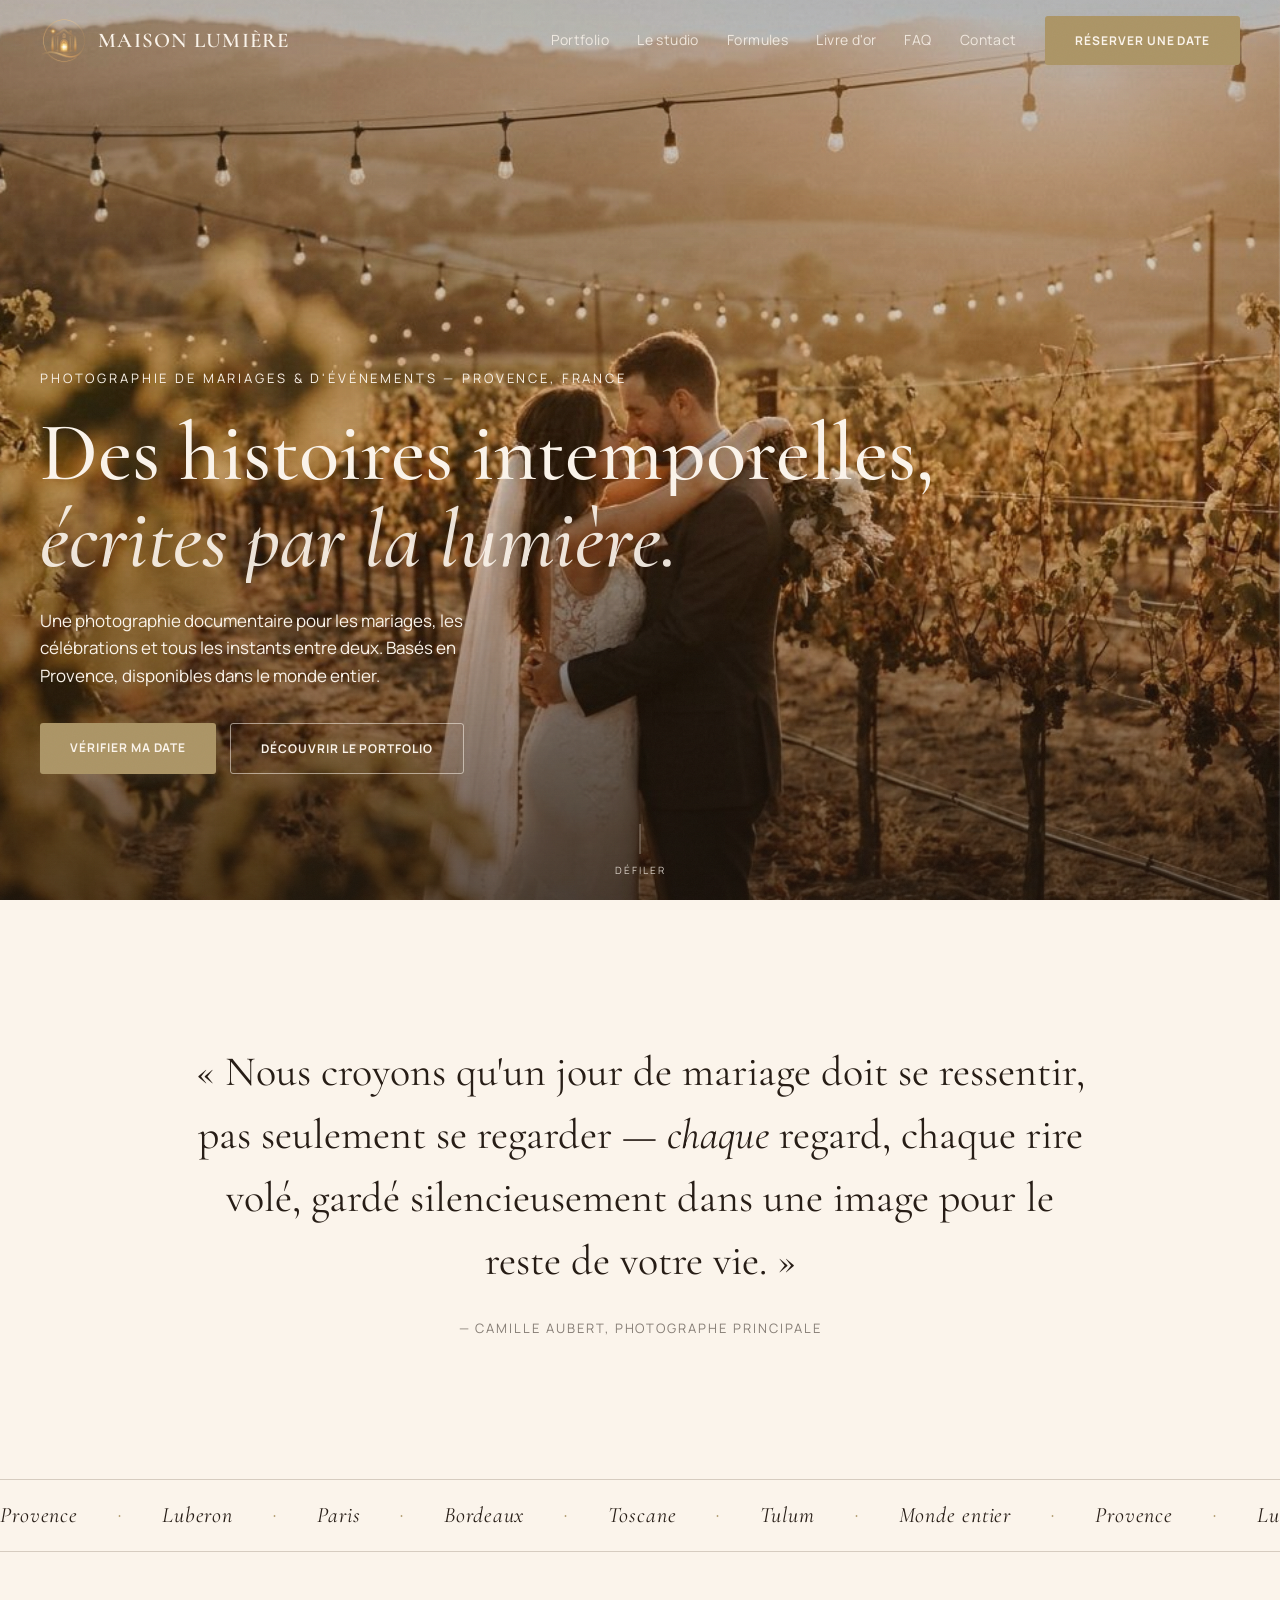
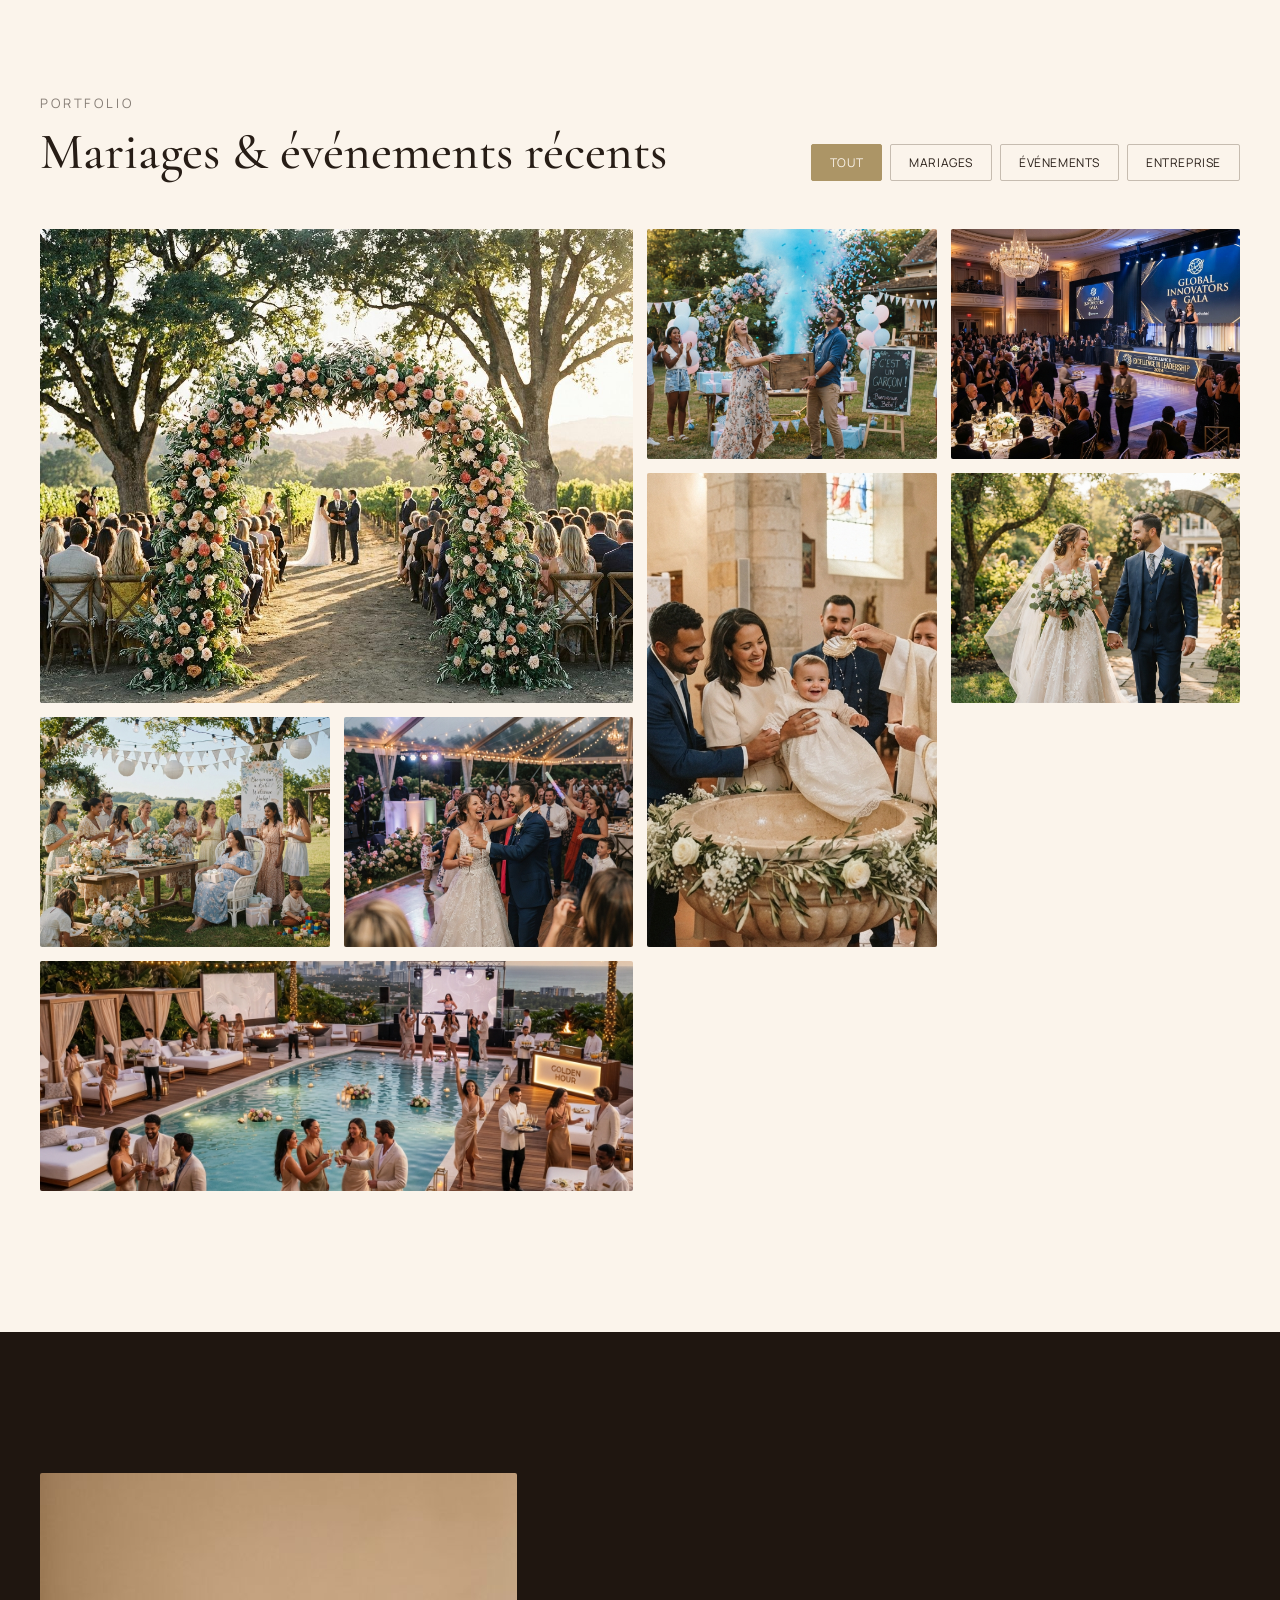
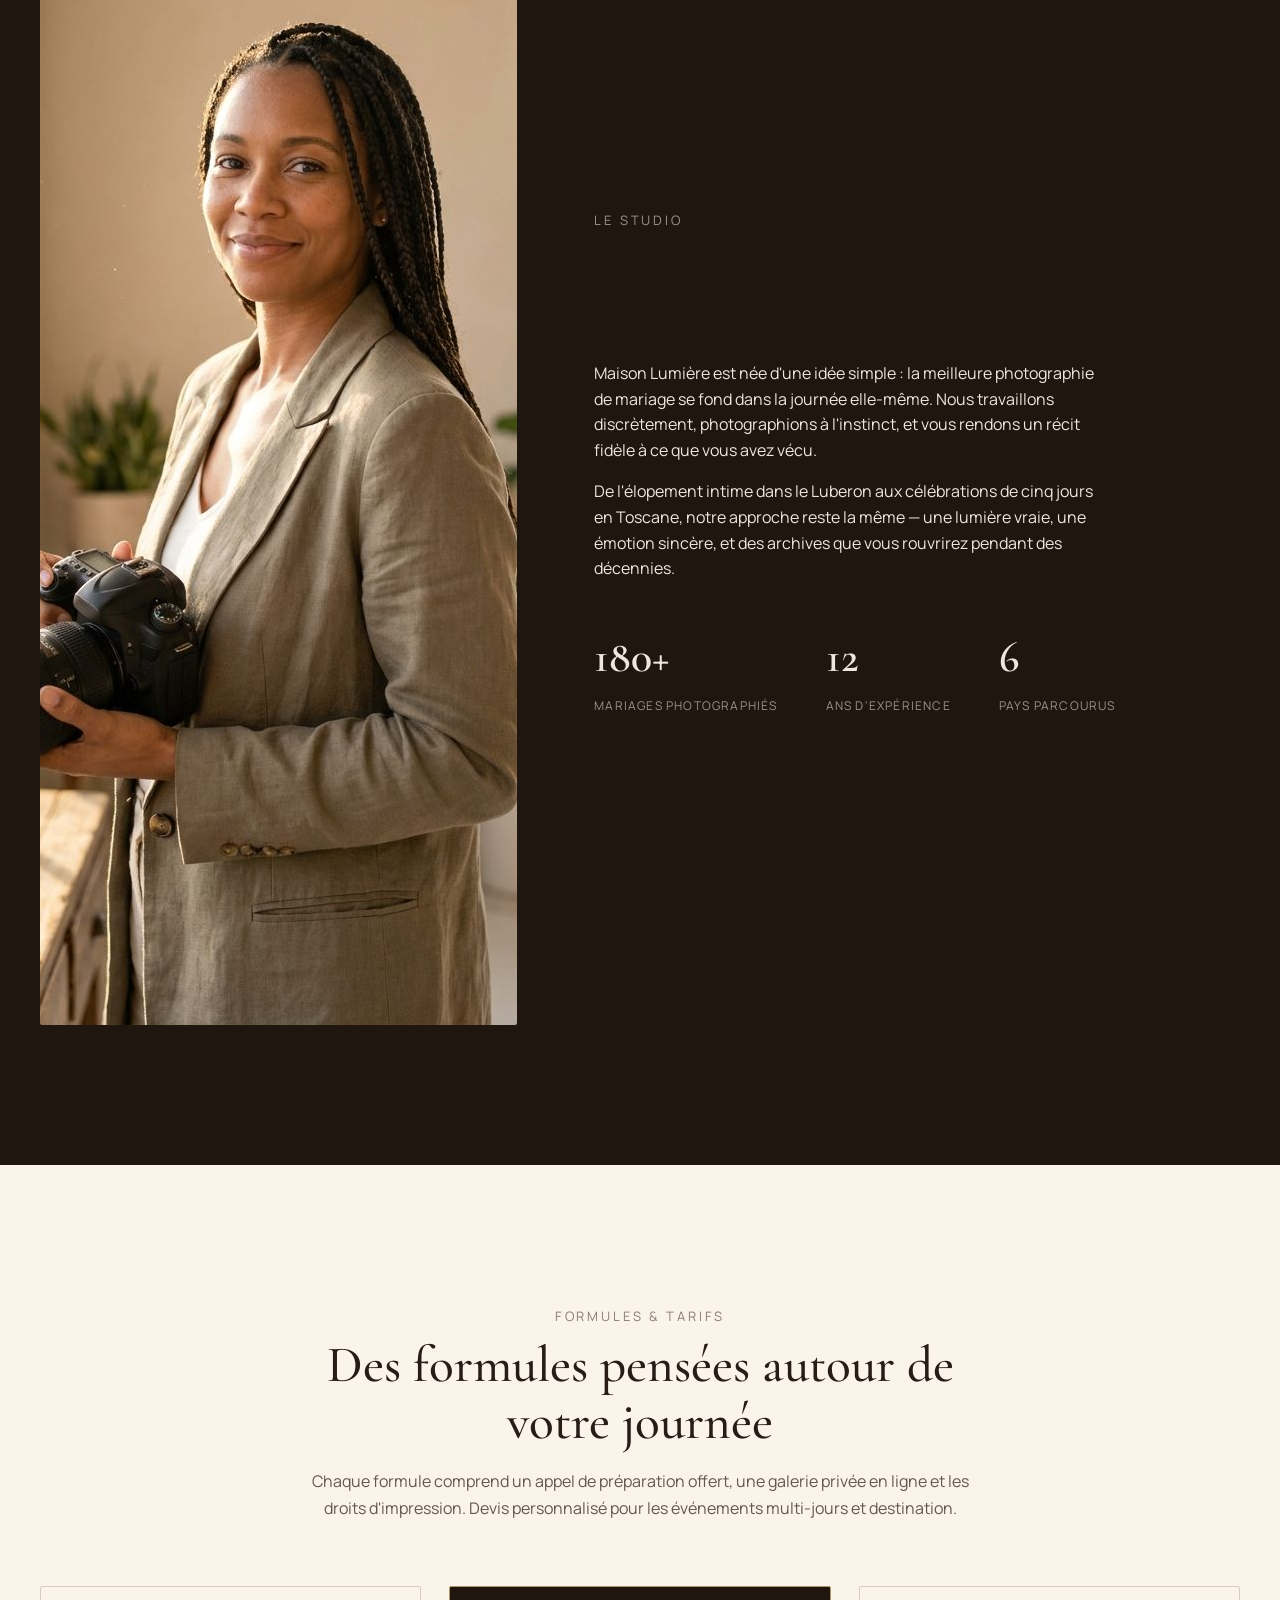
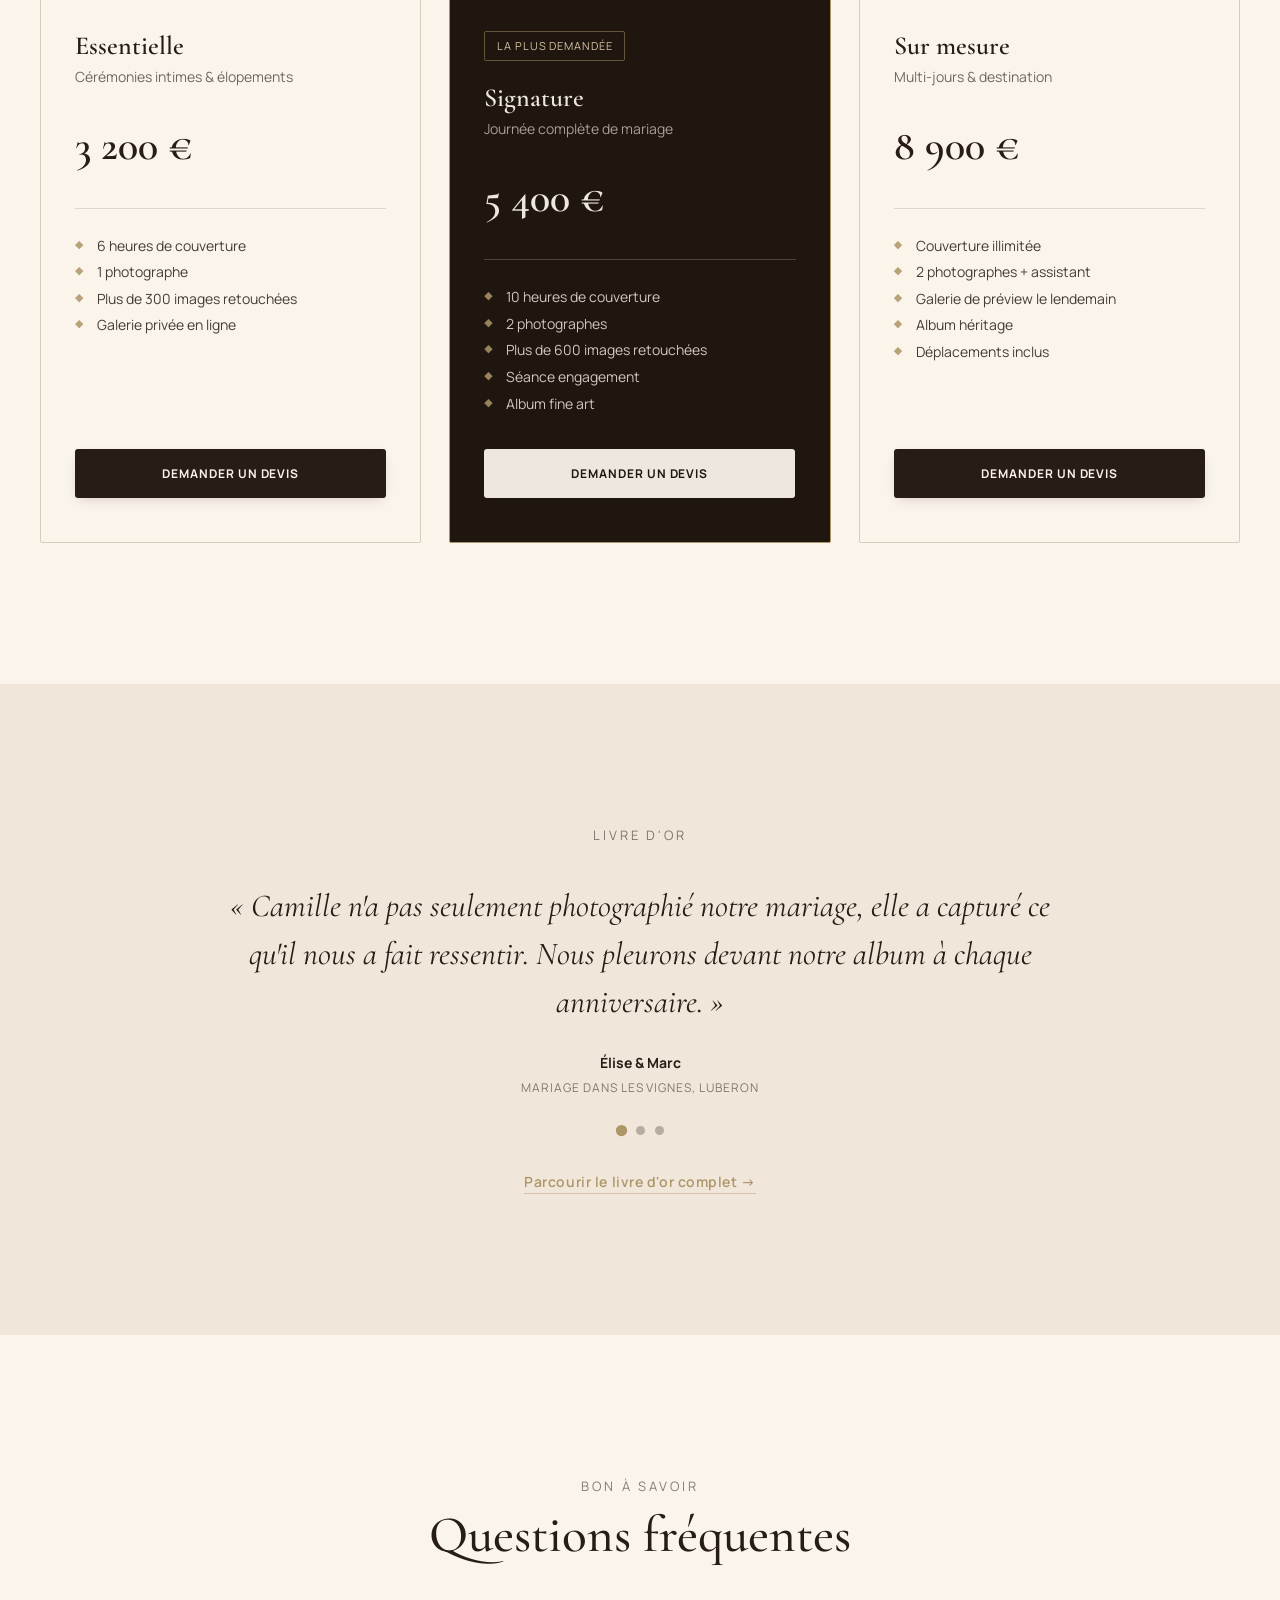
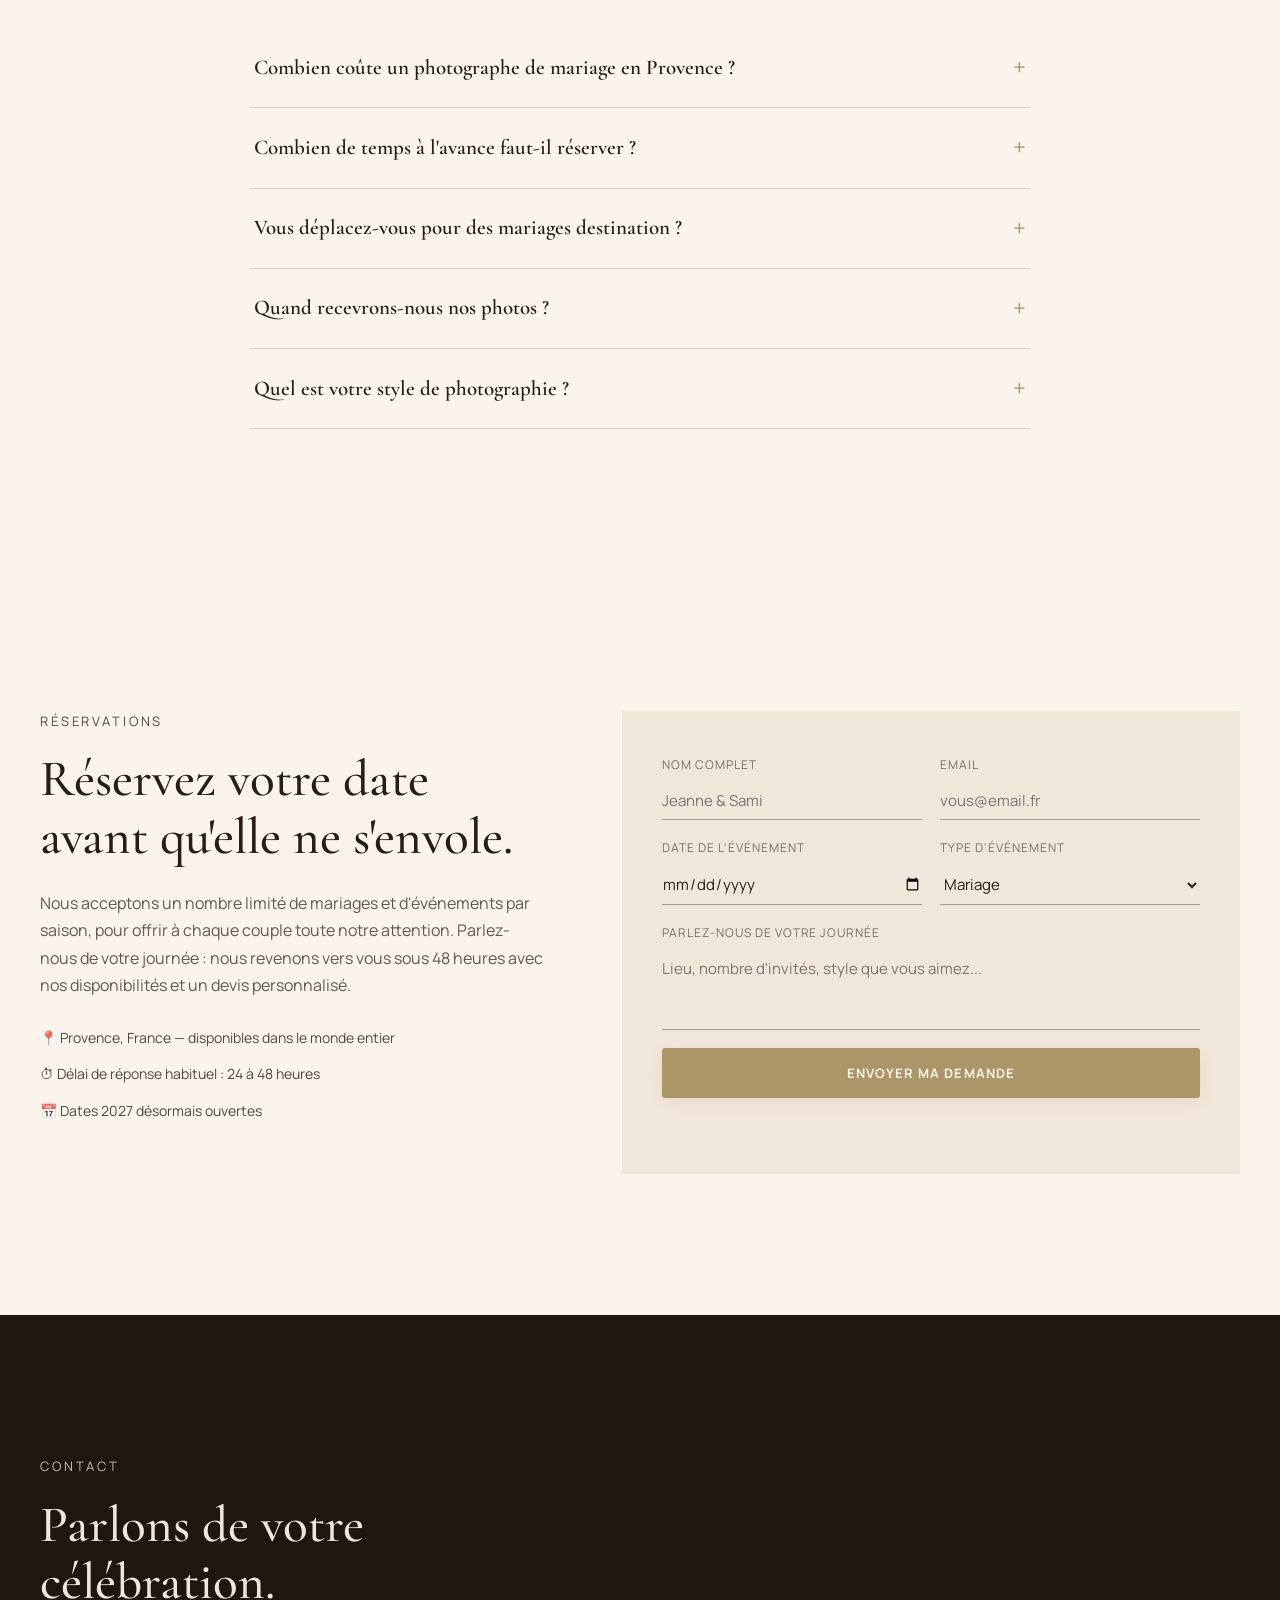
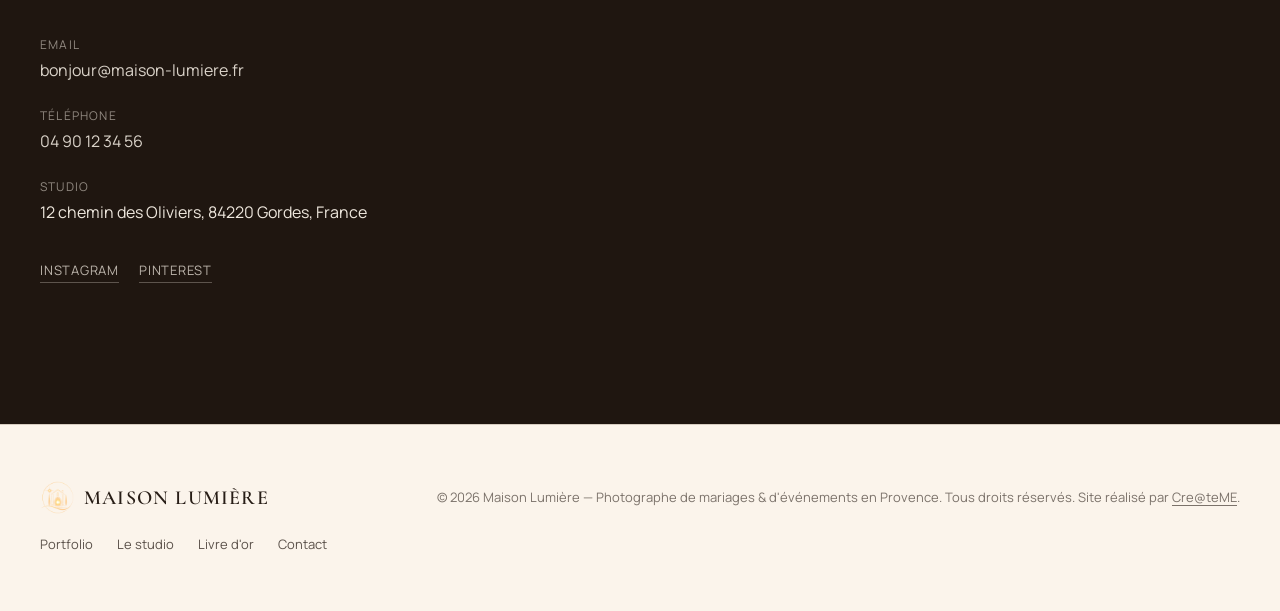
==== commit 61b42c70: "fix: bandeau villes dupliqué pour boucle de défilement continue L'animation CSS translate le track d" ====
--- a/index.html
+++ b/index.html
@@ -229,6 +229,7 @@
     <div class="marquee" aria-hidden="true">
       <div class="marquee__track" id="marqueeTrack">
         <span>Provence</span><i>◆</i><span>Luberon</span><i>◆</i><span>Paris</span><i>◆</i><span>Bordeaux</span><i>◆</i><span>Toscane</span><i>◆</i><span>Tulum</span><i>◆</i><span>Monde entier</span><i>◆</i>
+        <span>Provence</span><i>◆</i><span>Luberon</span><i>◆</i><span>Paris</span><i>◆</i><span>Bordeaux</span><i>◆</i><span>Toscane</span><i>◆</i><span>Tulum</span><i>◆</i><span>Monde entier</span><i>◆</i>
       </div>
     </div>
 
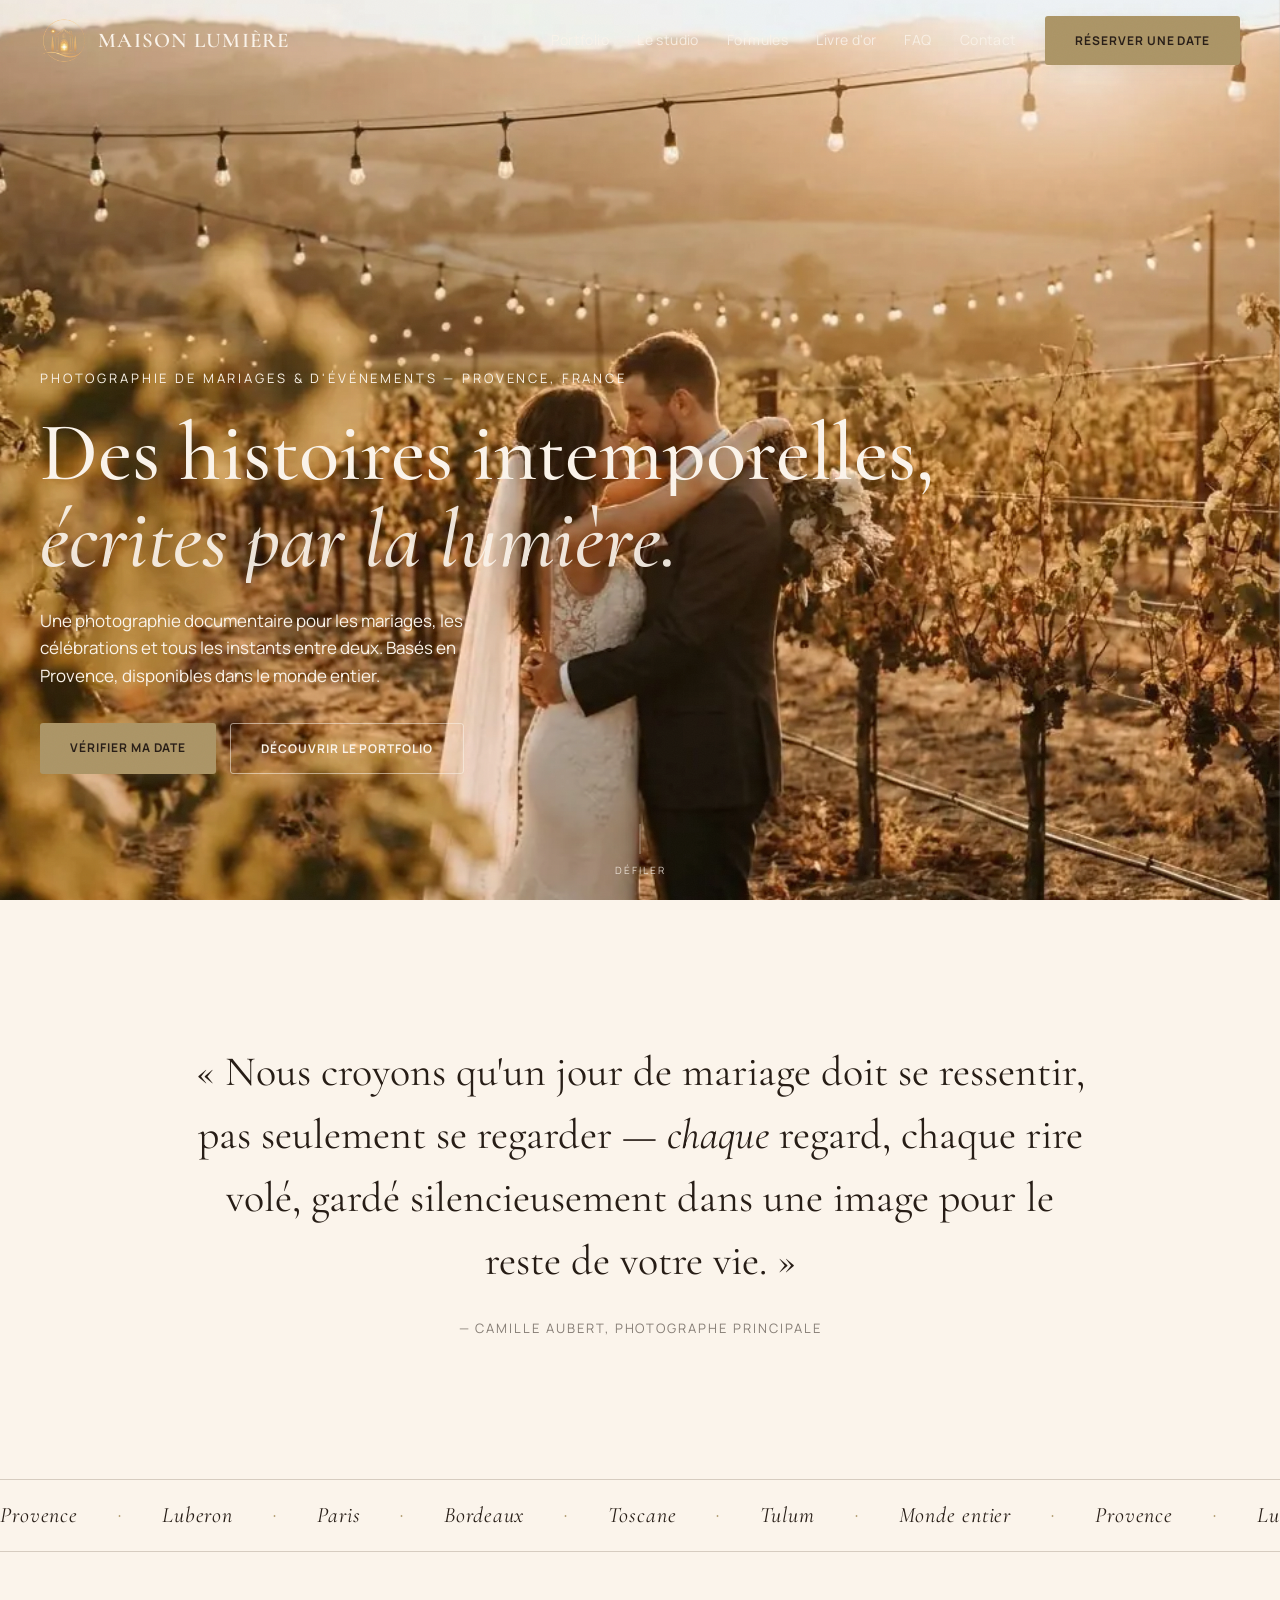
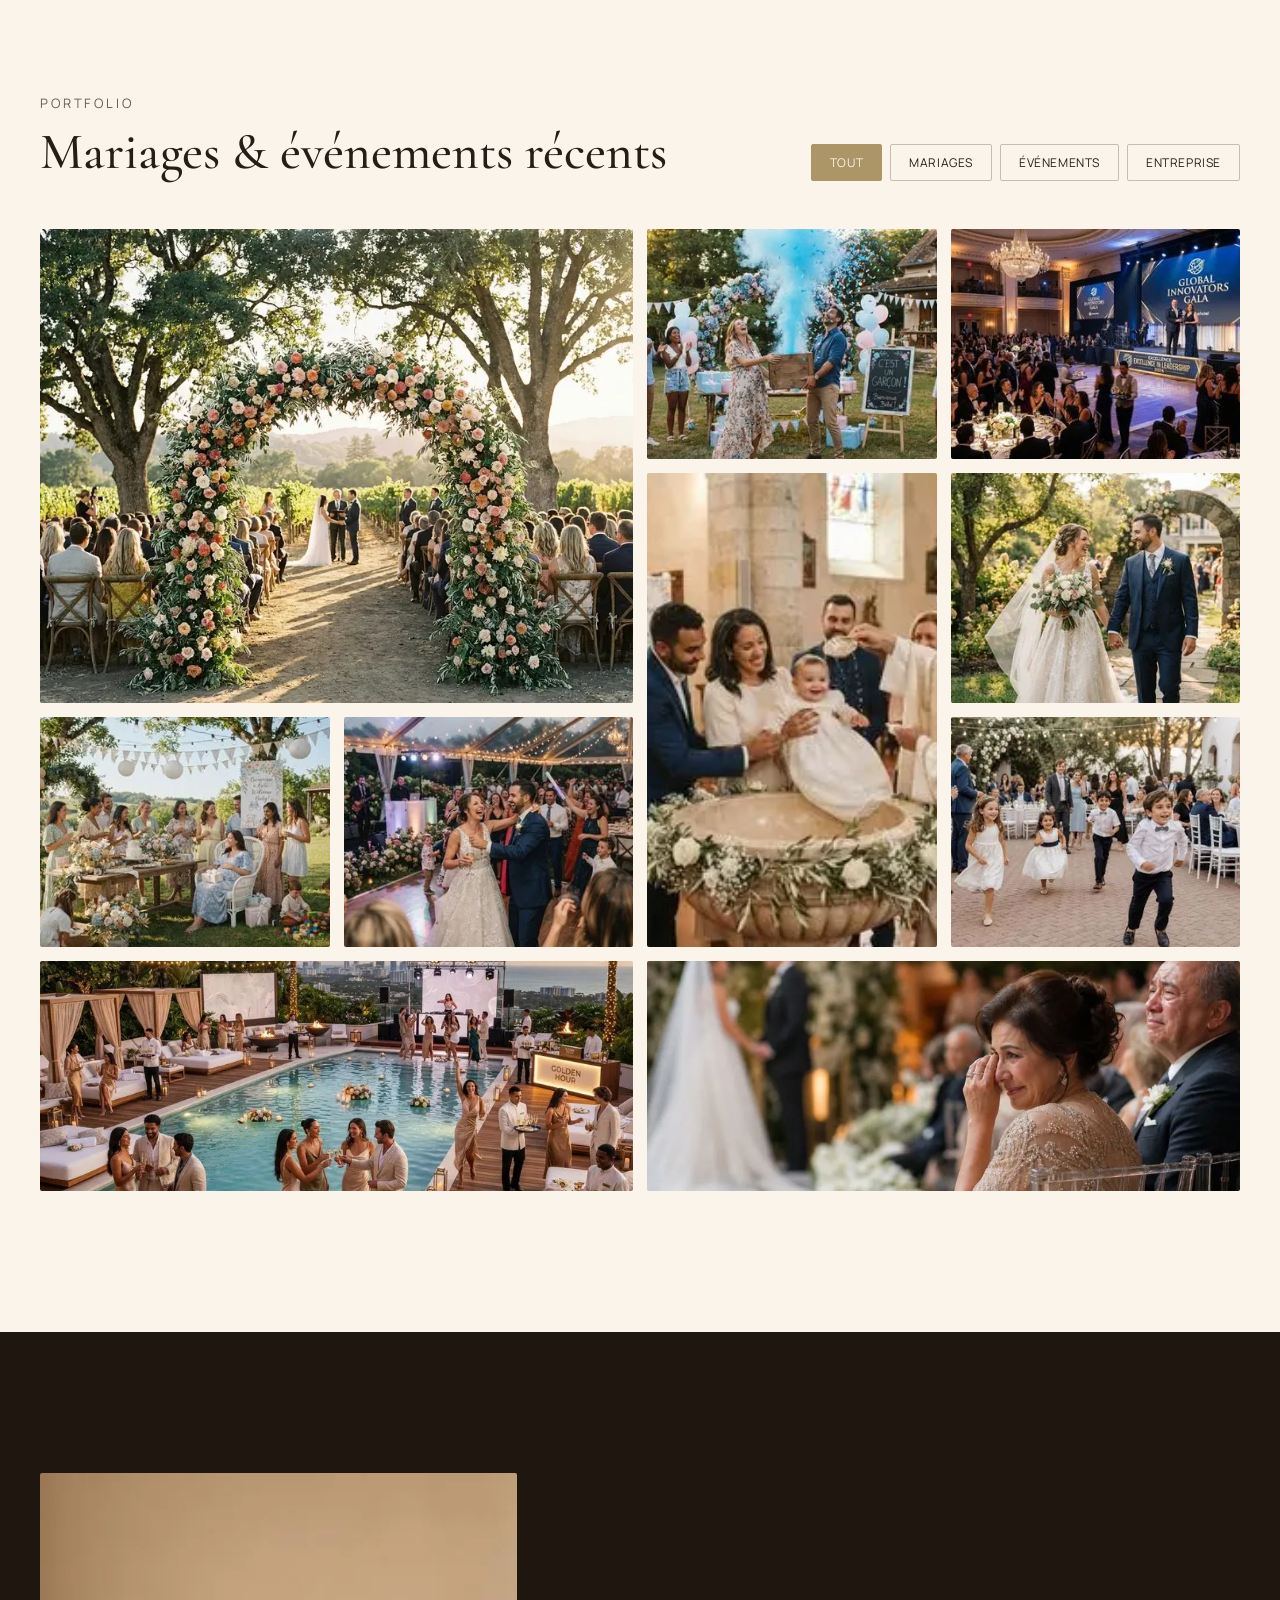
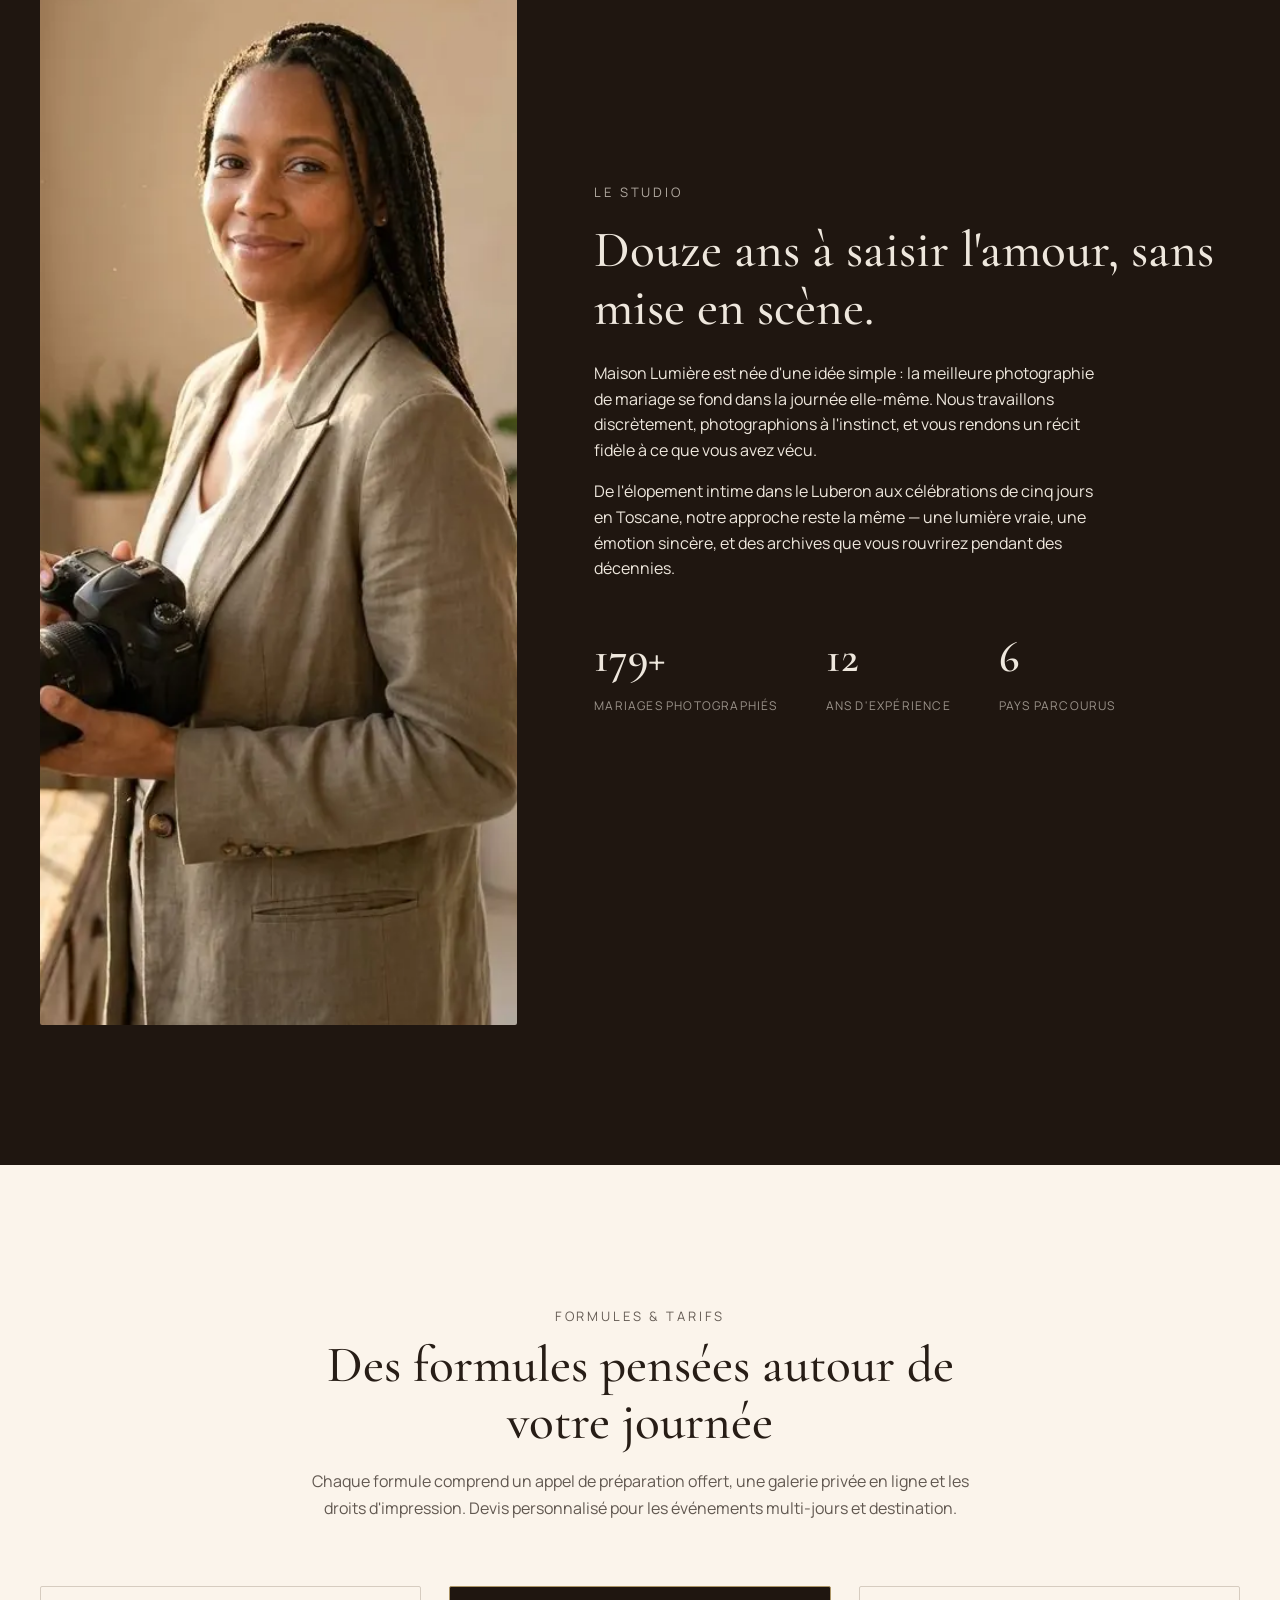
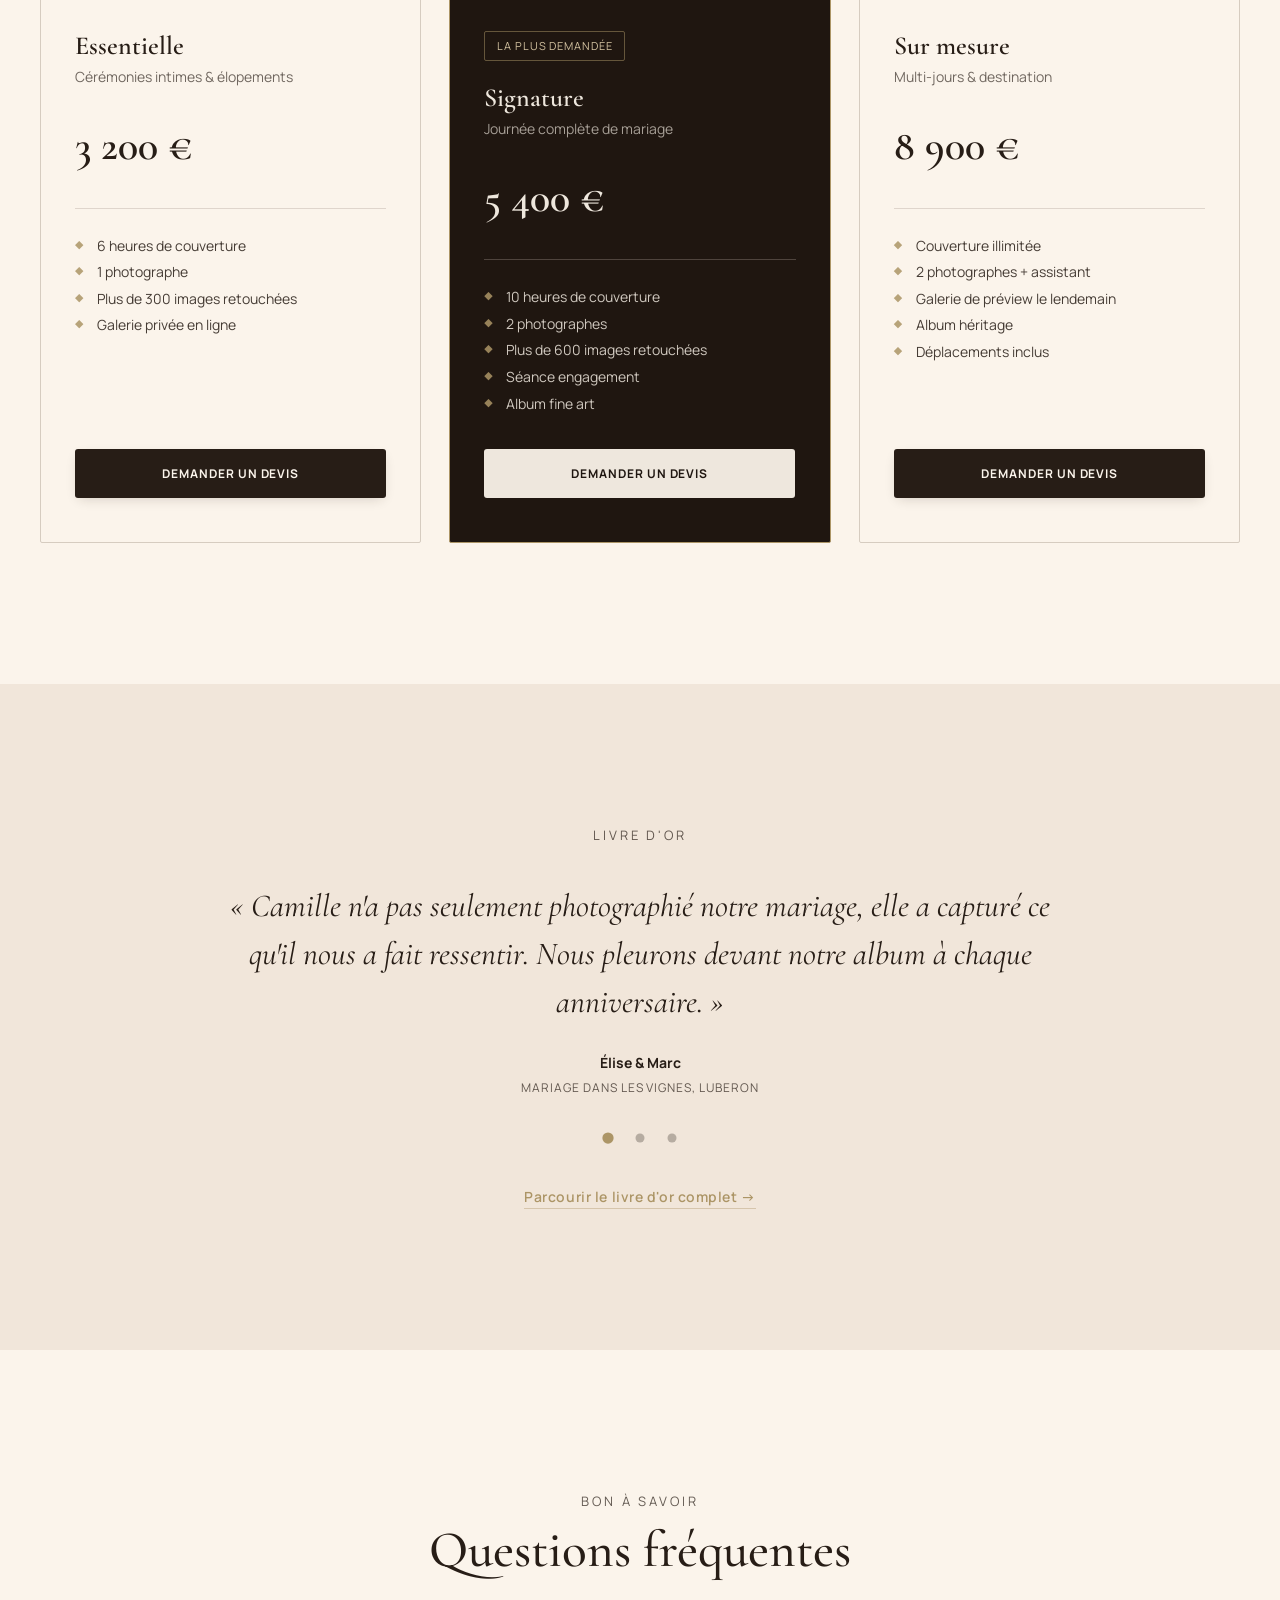
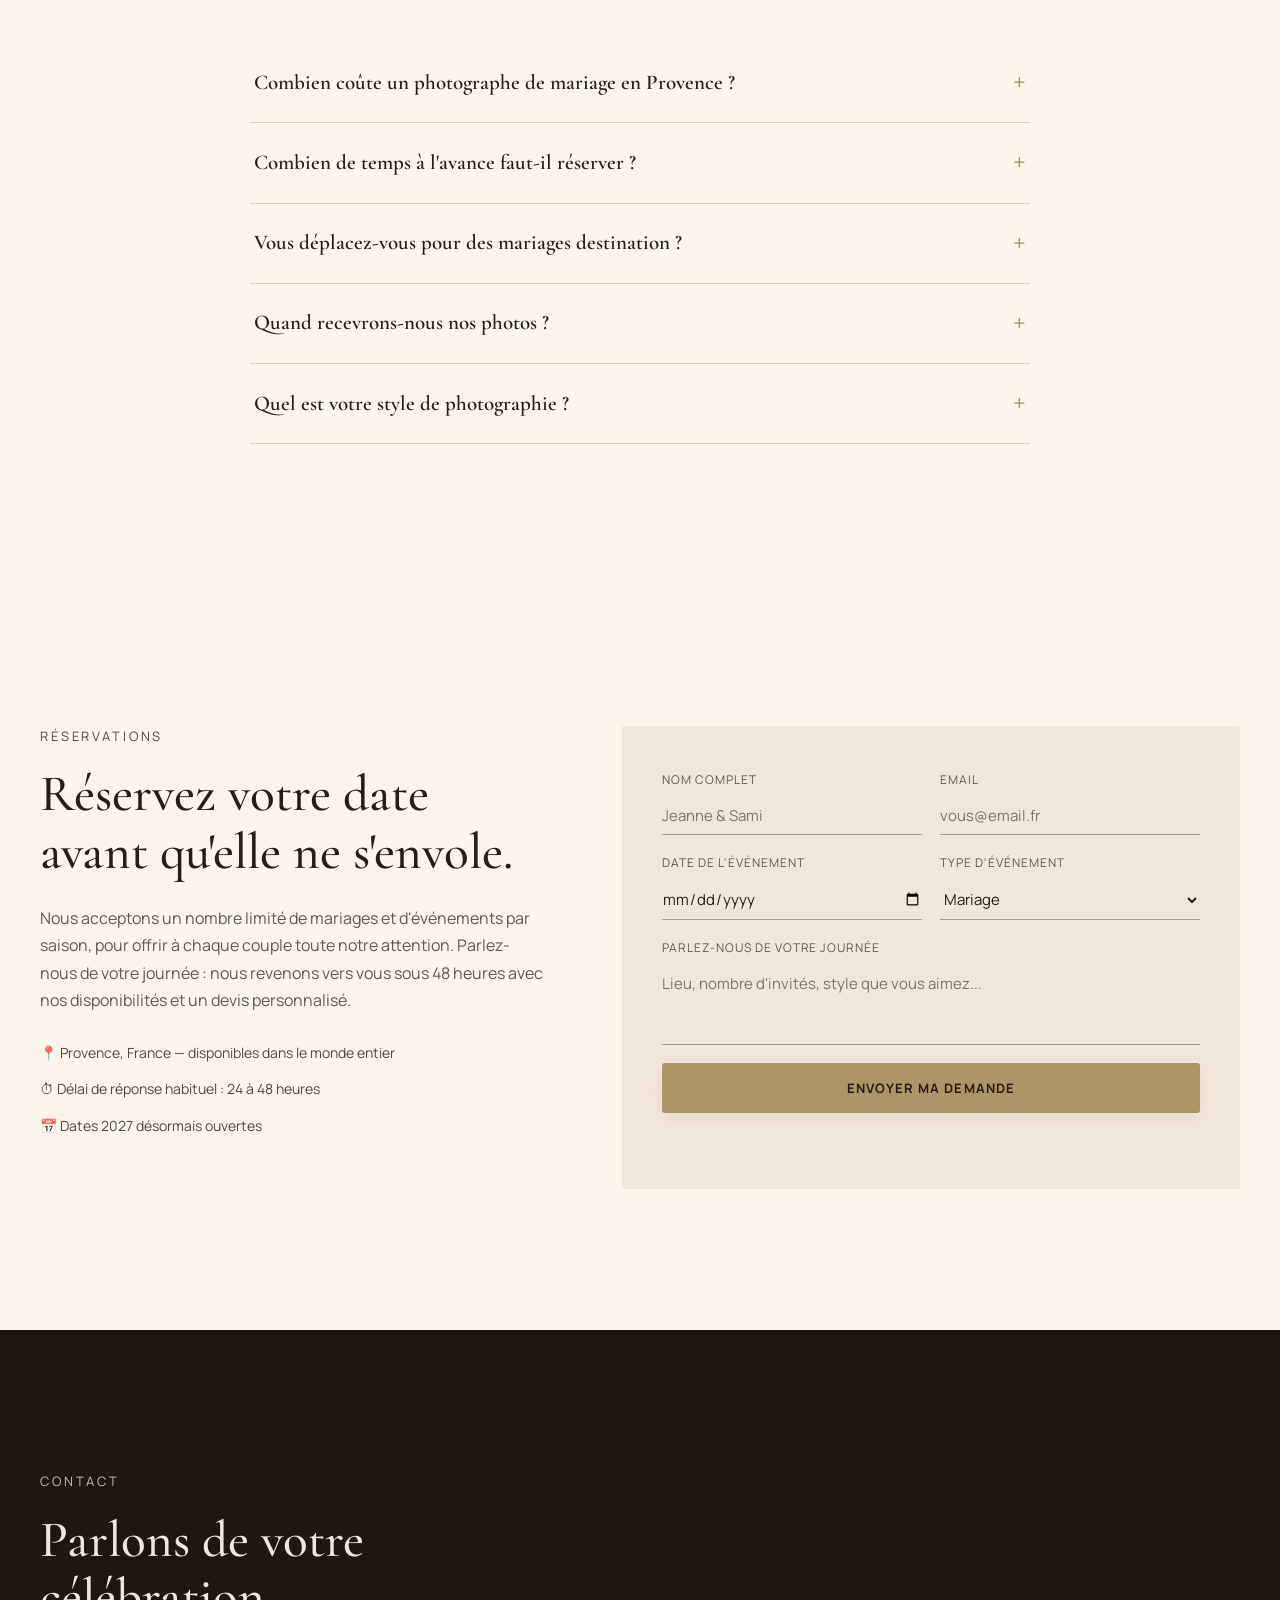
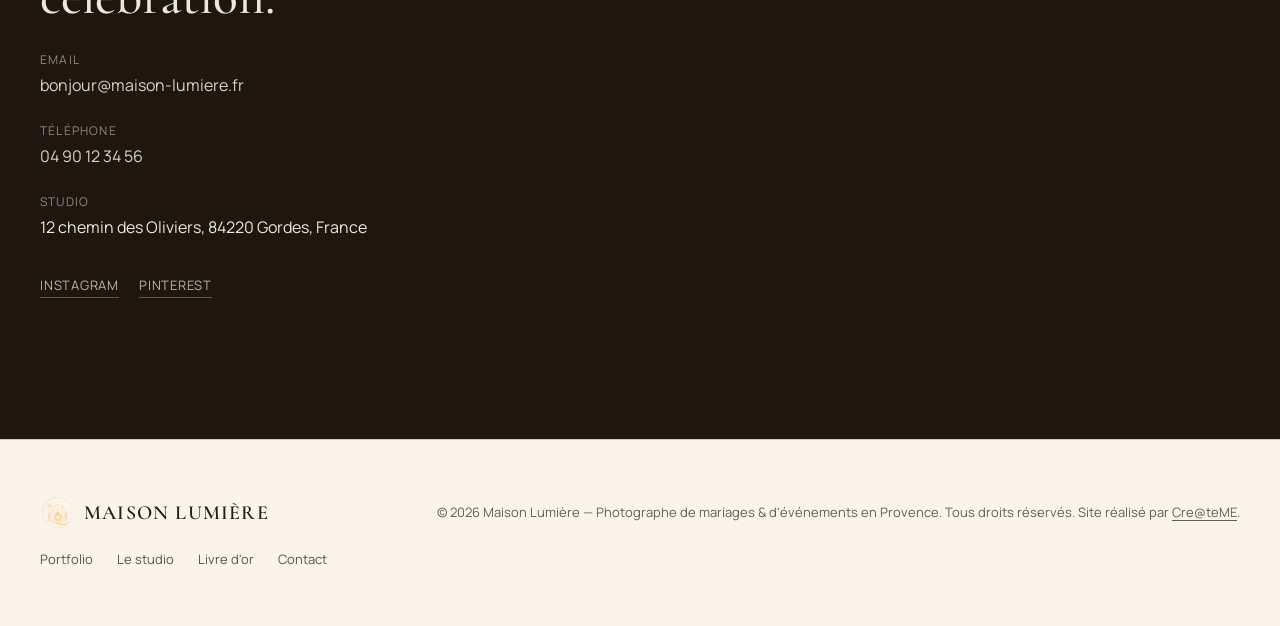
==== commit 14ba2368: "feat: portfolio spotlight, hero carousel, perf + a11y overhaul - Galerie : effet spotlight auto (bor" ====
--- a/index.html
+++ b/index.html
@@ -37,13 +37,28 @@
   <link rel="icon" type="image/png" href="images/favicon.png">
   <link rel="apple-touch-icon" href="images/logo-384.png">
 
-  <!-- Polices -->
+  <!-- Polices : préchargement direct des fichiers utilisés au-dessus de la ligne de flottaison
+       (évite l'aller-retour CSS Google Fonts -> woff2, réduit le décalage de mise en page au swap) -->
   <link rel="preconnect" href="https://fonts.googleapis.com">
   <link rel="preconnect" href="https://fonts.gstatic.com" crossorigin>
-  <link href="https://fonts.googleapis.com/css2?family=Cormorant+Garamond:ital,wght@0,400;0,500;0,600;1,400;1,500&family=Manrope:wght@400;500;600;700;800&display=swap" rel="stylesheet">
+  <link rel="preload" as="font" type="font/woff2" crossorigin
+        href="https://fonts.gstatic.com/s/manrope/v20/xn7gYHE41ni1AdIRggexSvfedN4.woff2">
+  <link rel="preload" as="font" type="font/woff2" crossorigin
+        href="https://fonts.gstatic.com/s/cormorantgaramond/v21/co3bmX5slCNuHLi8bLeY9MK7whWMhyjYqXtKky2F7g.woff2">
+  <link rel="preload" as="font" type="font/woff2" crossorigin
+        href="https://fonts.gstatic.com/s/cormorantgaramond/v21/co3ZmX5slCNuHLi8bLeY9MK7whWMhyjYrEtImSqn7B6D.woff2">
+  <!-- Feuille Google Fonts chargée en asynchrone (non bloquante pour le rendu) -->
+  <link rel="preload" as="style"
+        href="https://fonts.googleapis.com/css2?family=Cormorant+Garamond:ital,wght@0,400;0,500;0,600;1,400;1,500&family=Manrope:wght@400;500;600;700;800&display=optional">
+  <link rel="stylesheet"
+        href="https://fonts.googleapis.com/css2?family=Cormorant+Garamond:ital,wght@0,400;0,500;0,600;1,400;1,500&family=Manrope:wght@400;500;600;700;800&display=optional"
+        media="print" onload="this.media='all'">
+  <noscript><link rel="stylesheet" href="https://fonts.googleapis.com/css2?family=Cormorant+Garamond:ital,wght@0,400;0,500;0,600;1,400;1,500&family=Manrope:wght@400;500;600;700;800&display=optional"></noscript>
 
   <!-- Performance -->
-  <link rel="preload" as="image" href="images/hero.jpg" fetchpriority="high">
+  <link rel="preload" as="image" href="images/hero.webp" fetchpriority="high" type="image/webp"
+        imagesrcset="images/hero-640w.webp 640w, images/hero-1080w.webp 1080w, images/hero.webp 1376w"
+        imagesizes="100vw">
   <link rel="stylesheet" href="css/styles.css">
 
   <!-- Données structurées : LocalBusiness + Personne + Offres + FAQ + Avis -->
@@ -166,7 +181,10 @@
 
   <div class="preloader" id="preloader" aria-hidden="true">
     <div class="preloader__inner">
-      <img class="preloader__logo" src="images/logo-384.png" alt="" width="384" height="375">
+      <picture>
+        <source type="image/webp" srcset="images/logo-320.webp">
+        <img class="preloader__logo" src="images/logo-320.png" alt="" width="320" height="312">
+      </picture>
       <div class="preloader__mark">Maison <span>Lumière</span></div>
     </div>
   </div>
@@ -179,7 +197,10 @@
   <header class="nav" id="nav">
     <div class="nav__inner">
       <a class="nav__brand" href="#top" aria-label="Maison Lumière — accueil">
-        <img src="images/logo-384.png" alt="" width="46" height="45">
+        <picture>
+          <source type="image/webp" srcset="images/logo-320.webp">
+          <img src="images/logo-320.png" alt="" width="46" height="45">
+        </picture>
         <span>MAISON LUMIÈRE</span>
       </a>
       <nav class="nav__links" id="navLinks" aria-label="Navigation principale">
@@ -202,8 +223,22 @@
     <!-- ============ HERO ============ -->
     <section class="hero" id="top">
       <div class="hero__media" id="heroMedia">
-        <img src="images/hero.jpg" width="1376" height="768" fetchpriority="high"
-             alt="Mariés à l'heure dorée lors d'un mariage dans les vignes en Provence, photographiés par Maison Lumière">
+        <picture>
+          <source type="image/webp" sizes="100vw"
+                  srcset="images/hero-640w.webp 640w, images/hero-1080w.webp 1080w, images/hero.webp 1376w">
+          <img class="hero__slide is-active" src="images/hero.jpg" width="1376" height="768" fetchpriority="high"
+               srcset="images/hero-640w.jpg 640w, images/hero-1080w.jpg 1080w, images/hero.jpg 1376w"
+               sizes="100vw"
+               alt="Mariés à l'heure dorée lors d'un mariage dans les vignes en Provence, photographiés par Maison Lumière">
+        </picture>
+        <picture>
+          <source type="image/webp" sizes="100vw"
+                  srcset="images/FeuDartifice-640w.webp 640w, images/FeuDartifice-1080w.webp 1080w, images/FeuDartifice-1600w.webp 1600w, images/FeuDartifice.webp 1672w">
+          <img class="hero__slide" src="images/FeuDartifice.jpg" width="1672" height="941" loading="lazy"
+               srcset="images/FeuDartifice-640w.jpg 640w, images/FeuDartifice-1080w.jpg 1080w, images/FeuDartifice-1600w.jpg 1600w, images/FeuDartifice.jpg 1672w"
+               sizes="100vw"
+               alt="Jeunes mariés enlacés admirant un feu d'artifice au-dessus de leur réception de mariage">
+        </picture>
       </div>
       <div class="hero__content">
         <p class="eyebrow reveal">Photographie de mariages &amp; d'événements — Provence, France</p>
@@ -251,51 +286,133 @@
       <div class="gallery" id="gallery">
         <figure class="tile tile--big reveal" data-cat="weddings">
           <button class="tile__zoom" data-lightbox="images/vineyard.jpg" aria-label="Agrandir : cérémonie dans les vignes en Provence">
-            <img src="images/vineyard.jpg" width="1200" height="896" loading="lazy" alt="Cérémonie de mariage en plein air entre les rangs de vignes en Provence au coucher du soleil">
+            <picture>
+              <source type="image/webp" sizes="(max-width: 460px) 100vw, (max-width: 680px) 100vw, (max-width: 1024px) 64vw, 48vw"
+                      srcset="images/vineyard-480w.webp 480w, images/vineyard-800w.webp 800w, images/vineyard.webp 1200w">
+              <img src="images/vineyard.jpg" width="1200" height="896" loading="lazy"
+                   srcset="images/vineyard-480w.jpg 480w, images/vineyard-800w.jpg 800w, images/vineyard.jpg 1200w"
+                   sizes="(max-width: 460px) 100vw, (max-width: 680px) 100vw, (max-width: 1024px) 64vw, 48vw"
+                   alt="Cérémonie de mariage en plein air entre les rangs de vignes en Provence au coucher du soleil">
+            </picture>
           </button>
           <figcaption><strong>Cérémonie dans les vignes</strong><span>Mariages — Provence</span></figcaption>
         </figure>
         <figure class="tile reveal" data-cat="events">
           <button class="tile__zoom" data-lightbox="images/BabyReveal.jpg" aria-label="Agrandir : gender reveal en extérieur">
-            <img src="images/BabyReveal.jpg" width="1200" height="800" loading="lazy" alt="Décoration raffinée et ballons pour une fête de révélation du genre de bébé en extérieur">
+            <picture>
+              <source type="image/webp" sizes="(max-width: 460px) 100vw, (max-width: 680px) 50vw, (max-width: 1024px) 32vw, 24vw"
+                      srcset="images/BabyReveal-480w.webp 480w, images/BabyReveal-800w.webp 800w, images/BabyReveal-1200w.webp 1200w, images/BabyReveal.webp 1408w">
+              <img src="images/BabyReveal.jpg" width="1408" height="768" loading="lazy"
+                   srcset="images/BabyReveal-480w.jpg 480w, images/BabyReveal-800w.jpg 800w, images/BabyReveal-1200w.jpg 1200w, images/BabyReveal.jpg 1408w"
+                   sizes="(max-width: 460px) 100vw, (max-width: 680px) 50vw, (max-width: 1024px) 32vw, 24vw"
+                   alt="Décoration raffinée et ballons pour une fête de révélation du genre de bébé en extérieur">
+            </picture>
           </button>
           <figcaption><strong>Gender reveal</strong><span>Événements — Provence</span></figcaption>
         </figure>
         <figure class="tile reveal" data-cat="corporate">
           <button class="tile__zoom" data-lightbox="images/GalaEntreprise.jpg" aria-label="Agrandir : gala d'entreprise">
-            <img src="images/GalaEntreprise.jpg" width="1200" height="800" loading="lazy" alt="Grande salle de gala d'entreprise élégamment décorée et éclairée pour une réception, photographiée par Maison Lumière">
+            <picture>
+              <source type="image/webp" sizes="(max-width: 460px) 100vw, (max-width: 680px) 50vw, (max-width: 1024px) 32vw, 24vw"
+                      srcset="images/GalaEntreprise-480w.webp 480w, images/GalaEntreprise-800w.webp 800w, images/GalaEntreprise-1200w.webp 1200w, images/GalaEntreprise.webp 1408w">
+              <img src="images/GalaEntreprise.jpg" width="1408" height="768" loading="lazy"
+                   srcset="images/GalaEntreprise-480w.jpg 480w, images/GalaEntreprise-800w.jpg 800w, images/GalaEntreprise-1200w.jpg 1200w, images/GalaEntreprise.jpg 1408w"
+                   sizes="(max-width: 460px) 100vw, (max-width: 680px) 50vw, (max-width: 1024px) 32vw, 24vw"
+                   alt="Grande salle de gala d'entreprise élégamment décorée et éclairée pour une réception, photographiée par Maison Lumière">
+            </picture>
           </button>
           <figcaption><strong>Gala annuel</strong><span>Entreprise — Paris</span></figcaption>
         </figure>
         <figure class="tile tile--tall reveal" data-cat="events">
           <button class="tile__zoom" data-lightbox="images/Bapteme.jpg" aria-label="Agrandir : photographie de baptême">
-            <img src="images/Bapteme.jpg" width="928" height="1152" loading="lazy" alt="Photographie émouvante d'un baptême intime en Provence">
+            <picture>
+              <source type="image/webp" sizes="(max-width: 460px) 100vw, (max-width: 680px) 50vw, (max-width: 1024px) 32vw, 24vw"
+                      srcset="images/Bapteme-480w.webp 480w, images/Bapteme-800w.webp 800w, images/Bapteme.webp 928w">
+              <img src="images/Bapteme.jpg" width="928" height="1152" loading="lazy"
+                   srcset="images/Bapteme-480w.jpg 480w, images/Bapteme-800w.jpg 800w, images/Bapteme.jpg 928w"
+                   sizes="(max-width: 460px) 100vw, (max-width: 680px) 50vw, (max-width: 1024px) 32vw, 24vw"
+                   alt="Photographie émouvante d'un baptême intime en Provence">
+            </picture>
           </button>
           <figcaption><strong>Le baptême</strong><span>Événements — Gordes</span></figcaption>
         </figure>
         <figure class="tile reveal" data-cat="weddings">
           <button class="tile__zoom" data-lightbox="images/MariesPortail.jpg" aria-label="Agrandir : les mariés devant le portail">
-            <img src="images/MariesPortail.jpg" width="1200" height="800" loading="lazy" alt="Jeunes mariés posant avec élégance devant le portail d'un domaine provençal en pierre">
+            <picture>
+              <source type="image/webp" sizes="(max-width: 460px) 100vw, (max-width: 680px) 50vw, (max-width: 1024px) 32vw, 24vw"
+                      srcset="images/MariesPortail-480w.webp 480w, images/MariesPortail-800w.webp 800w, images/MariesPortail-1200w.webp 1200w, images/MariesPortail.webp 1408w">
+              <img src="images/MariesPortail.jpg" width="1408" height="768" loading="lazy"
+                   srcset="images/MariesPortail-480w.jpg 480w, images/MariesPortail-800w.jpg 800w, images/MariesPortail-1200w.jpg 1200w, images/MariesPortail.jpg 1408w"
+                   sizes="(max-width: 460px) 100vw, (max-width: 680px) 50vw, (max-width: 1024px) 32vw, 24vw"
+                   alt="Jeunes mariés posant avec élégance devant le portail d'un domaine provençal en pierre">
+            </picture>
           </button>
           <figcaption><strong>Sous le portail</strong><span>Mariages — Château</span></figcaption>
         </figure>
         <figure class="tile reveal" data-cat="events">
           <button class="tile__zoom" data-lightbox="images/BabyShower.jpg" aria-label="Agrandir : baby shower sous les oliviers">
-            <img src="images/BabyShower.jpg" width="1200" height="800" loading="lazy" alt="Détails de décoration et de douceurs pour une baby shower sous les oliviers">
+            <picture>
+              <source type="image/webp" sizes="(max-width: 460px) 100vw, (max-width: 680px) 50vw, (max-width: 1024px) 32vw, 24vw"
+                      srcset="images/BabyShower-480w.webp 480w, images/BabyShower-800w.webp 800w, images/BabyShower-1200w.webp 1200w, images/BabyShower.webp 1408w">
+              <img src="images/BabyShower.jpg" width="1408" height="768" loading="lazy"
+                   srcset="images/BabyShower-480w.jpg 480w, images/BabyShower-800w.jpg 800w, images/BabyShower-1200w.jpg 1200w, images/BabyShower.jpg 1408w"
+                   sizes="(max-width: 460px) 100vw, (max-width: 680px) 50vw, (max-width: 1024px) 32vw, 24vw"
+                   alt="Détails de décoration et de douceurs pour une baby shower sous les oliviers">
+            </picture>
           </button>
           <figcaption><strong>Baby shower</strong><span>Événements — Aix-en-Provence</span></figcaption>
         </figure>
         <figure class="tile tile--wide reveal" data-cat="events">
           <button class="tile__zoom" data-lightbox="images/Poolparty.jpg" aria-label="Agrandir : pool party de célébration">
-            <img src="images/Poolparty.jpg" width="1200" height="800" loading="lazy" alt="Invités profitant d'une pool party chic au bord d'une piscine d'un domaine en Provence à l'heure dorée">
+            <picture>
+              <source type="image/webp" sizes="(max-width: 460px) 100vw, (max-width: 680px) 100vw, (max-width: 1024px) 64vw, 48vw"
+                      srcset="images/Poolparty-480w.webp 480w, images/Poolparty-800w.webp 800w, images/Poolparty-1200w.webp 1200w, images/Poolparty.webp 1408w">
+              <img src="images/Poolparty.jpg" width="1408" height="768" loading="lazy"
+                   srcset="images/Poolparty-480w.jpg 480w, images/Poolparty-800w.jpg 800w, images/Poolparty-1200w.jpg 1200w, images/Poolparty.jpg 1408w"
+                   sizes="(max-width: 460px) 100vw, (max-width: 680px) 100vw, (max-width: 1024px) 64vw, 48vw"
+                   alt="Invités profitant d'une pool party chic au bord d'une piscine d'un domaine en Provence à l'heure dorée">
+            </picture>
           </button>
           <figcaption><strong>Pool party festive</strong><span>Événements — Saint-Tropez</span></figcaption>
         </figure>
         <figure class="tile reveal" data-cat="weddings">
           <button class="tile__zoom" data-lightbox="images/DanseMariage.jpg" aria-label="Agrandir : première danse sous les guirlandes">
-            <img src="images/DanseMariage.jpg" width="1200" height="800" loading="lazy" alt="Première danse des mariés entourés de leurs invités sous les guirlandes lumineuses">
+            <picture>
+              <source type="image/webp" sizes="(max-width: 460px) 100vw, (max-width: 680px) 50vw, (max-width: 1024px) 32vw, 24vw"
+                      srcset="images/DanseMariage-480w.webp 480w, images/DanseMariage-800w.webp 800w, images/DanseMariage-1200w.webp 1200w, images/DanseMariage.webp 1408w">
+              <img src="images/DanseMariage.jpg" width="1408" height="768" loading="lazy"
+                   srcset="images/DanseMariage-480w.jpg 480w, images/DanseMariage-800w.jpg 800w, images/DanseMariage-1200w.jpg 1200w, images/DanseMariage.jpg 1408w"
+                   sizes="(max-width: 460px) 100vw, (max-width: 680px) 50vw, (max-width: 1024px) 32vw, 24vw"
+                   alt="Première danse des mariés entourés de leurs invités sous les guirlandes lumineuses">
+            </picture>
           </button>
           <figcaption><strong>Première danse</strong><span>Mariages — Toscane</span></figcaption>
+        </figure>
+        <figure class="tile tile--wide reveal" data-cat="weddings">
+          <button class="tile__zoom" data-lightbox="images/Parents.jpg" aria-label="Agrandir : les parents émus pendant la cérémonie">
+            <picture>
+              <source type="image/webp" sizes="(max-width: 460px) 100vw, (max-width: 680px) 100vw, (max-width: 1024px) 64vw, 48vw"
+                      srcset="images/Parents-480w.webp 480w, images/Parents-800w.webp 800w, images/Parents-1200w.webp 1200w, images/Parents.webp 1600w">
+              <img src="images/Parents.jpg" width="1600" height="900" loading="lazy"
+                   srcset="images/Parents-480w.jpg 480w, images/Parents-800w.jpg 800w, images/Parents-1200w.jpg 1200w, images/Parents.jpg 1600w"
+                   sizes="(max-width: 460px) 100vw, (max-width: 680px) 100vw, (max-width: 1024px) 64vw, 48vw"
+                   alt="Les parents des mariés émus aux larmes pendant la cérémonie, les mariés en arrière-plan">
+            </picture>
+          </button>
+          <figcaption><strong>Les parents émus</strong><span>Mariages — Provence</span></figcaption>
+        </figure>
+        <figure class="tile reveal" data-cat="weddings">
+          <button class="tile__zoom" data-lightbox="images/LaFete.jpg" aria-label="Agrandir : enfants d'honneur courant pendant la réception">
+            <picture>
+              <source type="image/webp" sizes="(max-width: 460px) 100vw, (max-width: 680px) 50vw, (max-width: 1024px) 32vw, 24vw"
+                      srcset="images/LaFete-480w.webp 480w, images/LaFete-800w.webp 800w, images/LaFete-1200w.webp 1200w, images/LaFete.webp 1600w">
+              <img src="images/LaFete.jpg" width="1600" height="900" loading="lazy"
+                   srcset="images/LaFete-480w.jpg 480w, images/LaFete-800w.jpg 800w, images/LaFete-1200w.jpg 1200w, images/LaFete.jpg 1600w"
+                   sizes="(max-width: 460px) 100vw, (max-width: 680px) 50vw, (max-width: 1024px) 32vw, 24vw"
+                   alt="Enfants d'honneur courant en riant sur la piste entre les invités lors d'une réception de mariage en plein air">
+            </picture>
+          </button>
+          <figcaption><strong>La fête bat son plein</strong><span>Mariages — Uzès</span></figcaption>
         </figure>
       </div>
     </section>
@@ -304,7 +421,14 @@
     <section class="about section--dark" id="about">
       <div class="about__grid">
         <div class="about__media reveal">
-          <img src="images/portrait.jpg" width="928" height="1152" loading="lazy" alt="Camille Aubert, photographe principale et fondatrice de Maison Lumière, en Provence">
+          <picture>
+            <source type="image/webp" sizes="(max-width: 900px) 440px, 500px"
+                    srcset="images/portrait-480w.webp 480w, images/portrait-800w.webp 800w, images/portrait.webp 928w">
+            <img src="images/portrait.jpg" width="928" height="1152" loading="lazy"
+                 srcset="images/portrait-480w.jpg 480w, images/portrait-800w.jpg 800w, images/portrait.jpg 928w"
+                 sizes="(max-width: 900px) 440px, 500px"
+                 alt="Camille Aubert, photographe principale et fondatrice de Maison Lumière, en Provence">
+          </picture>
         </div>
         <div class="about__text">
           <p class="eyebrow reveal">Le studio</p>
@@ -378,19 +502,19 @@
           <p>«&nbsp;Camille n'a pas seulement photographié notre mariage, elle a capturé ce qu'il nous a fait ressentir. Nous pleurons devant notre album à chaque anniversaire.&nbsp;»</p>
           <footer><strong>Élise &amp; Marc</strong><span>Mariage dans les vignes, Luberon</span></footer>
         </blockquote>
-        <blockquote class="t-slide">
+        <blockquote class="t-slide" aria-hidden="true">
           <p>«&nbsp;Professionnelle, discrète, et des images finales dignes d'un magazine pour notre gala.&nbsp;»</p>
           <footer><strong>Groupe Vermeil</strong><span>Gala d'entreprise, Paris</span></footer>
         </blockquote>
-        <blockquote class="t-slide">
+        <blockquote class="t-slide" aria-hidden="true">
           <p>«&nbsp;Trois jours de joyeux chaos à Tulum, et pourtant chaque photo respire le calme et la beauté. Chaque centime en valait la peine.&nbsp;»</p>
           <footer><strong>Priya &amp; Dev</strong><span>Mariage destination, Tulum</span></footer>
         </blockquote>
       </div>
-      <div class="t-dots" id="tDots" role="tablist" aria-label="Choisir un témoignage">
-        <button class="is-active" aria-label="Témoignage 1"></button>
-        <button aria-label="Témoignage 2"></button>
-        <button aria-label="Témoignage 3"></button>
+      <div class="t-dots" id="tDots" role="group" aria-label="Choisir un témoignage">
+        <button class="is-active" aria-pressed="true" aria-label="Témoignage 1"></button>
+        <button aria-pressed="false" aria-label="Témoignage 2"></button>
+        <button aria-pressed="false" aria-label="Témoignage 3"></button>
       </div>
       <p class="testimonials__more reveal"><a class="link-arrow" href="livre-dor.html">Parcourir le livre d'or complet →</a></p>
     </section>
@@ -511,7 +635,7 @@
 
   <footer class="footer">
     <div class="footer__inner">
-      <span class="footer__brand"><img src="images/logo-384.png" alt="" width="34" height="33"> MAISON LUMIÈRE</span>
+      <span class="footer__brand"><picture><source type="image/webp" srcset="images/logo-320.webp"><img src="images/logo-320.png" alt="" width="34" height="33"></picture> MAISON LUMIÈRE</span>
       <span class="footer__copy">© 2026 Maison Lumière — Photographe de mariages &amp; d'événements en Provence. Tous droits réservés. Site réalisé par <a href="https://www.create-me.fr" target="_blank" rel="noopener">Cre@teME</a>.</span>
       <nav aria-label="Pied de page">
         <a href="#work">Portfolio</a>
--- a/css/styles.css
+++ b/css/styles.css
@@ -21,7 +21,14 @@
 }
 
 * { box-sizing: border-box; }
-html { scroll-behavior: smooth; }
+html { scroll-behavior: smooth; scroll-snap-type: y proximity; }
+/* Aimantation douce sur les sections principales : jamais bloquante (proximity).
+   Pas de scroll-margin-top ici : chaque section a déjà un padding interne
+   (clamp 90–150px) largement suffisant pour dégager la nav fixe (~84px) ;
+   en ajouter un par-dessus créait un vide excessif au-dessus du titre. */
+.hero, #work, #about, #services, .testimonials, #faq, #contact {
+  scroll-snap-align: start;
+}
 body {
   margin: 0;
   background: var(--cream);
@@ -149,11 +156,12 @@
   will-change: transform;
 }
 .btn--accent {
-  background: var(--accent); color: var(--cream);
+  /* Texte foncé sur fond doré : le cream sur --accent ne passait pas le contraste AA (2.65:1) */
+  background: var(--accent); color: var(--ink);
   box-shadow: 0 4px 15px -4px oklch(68% 0.07 85 / .25);
 }
 .btn--accent:hover {
-  background: var(--accent-dark);
+  background: var(--accent-light);
   transform: translateY(-2px);
   box-shadow: 0 8px 24px -6px oklch(59% 0.07 85 / .35);
 }
@@ -202,6 +210,12 @@
   animation: heroZoom 12s var(--ease) forwards;
 }
 @keyframes heroZoom { from { transform: scale(1.12); } to { transform: scale(1); } }
+/* Carrousel crossfade du fond hero : les slides s'empilent, seule .is-active est visible */
+.hero__media img.hero__slide {
+  position: absolute; top: 0; left: 0;
+  opacity: 0; transition: opacity 1.6s var(--ease);
+}
+.hero__media img.hero__slide.is-active { opacity: 1; z-index: 1; }
 .hero__media::after {
   content: ''; position: absolute; inset: 0;
   background: linear-gradient(0deg, oklch(20% 0.02 55 / .68) 0%, oklch(20% 0.02 55 / .12) 45%, oklch(20% 0.02 55 / .3) 100%);
@@ -258,8 +272,10 @@
 .marquee__track {
   display: flex; gap: 40px; width: max-content; align-items: center;
   animation: marquee 28s linear infinite;
+  animation-play-state: paused;
   font-family: var(--serif); font-size: 22px; font-style: italic; letter-spacing: .04em;
 }
+.marquee__track.is-running { animation-play-state: running; }
 .marquee__track i { font-style: normal; font-size: 10px; color: var(--accent); }
 @keyframes marquee { to { transform: translateX(-50%); } }
 
@@ -271,7 +287,7 @@
   display: flex; align-items: flex-end; justify-content: space-between;
   flex-wrap: wrap; gap: 24px; margin-bottom: 48px;
 }
-.section__head .eyebrow { opacity: .55; margin-bottom: 10px; }
+.section__head .eyebrow { opacity: .7; margin-bottom: 10px; }
 .section__head h2 { margin: 0; }
 .section__head--center { display: block; text-align: center; max-width: 680px; margin: 0 auto 64px; }
 .section__head--center h2 { margin-bottom: 16px; }
@@ -290,26 +306,54 @@
 
 /* ---- Gallery ---- */
 .gallery {
-  display: grid; grid-template-columns: repeat(4, 1fr); grid-auto-rows: 230px;
+  display: grid; grid-template-columns: repeat(4, minmax(0, 1fr)); grid-auto-rows: 230px;
   gap: 14px; grid-auto-flow: dense;
 }
-.tile { position: relative; margin: 0; overflow: hidden; border-radius: 2px; }
+.tile {
+  position: relative; margin: 0; border-radius: 2px;
+  --fly-x: 0px; --fly-y: 0px;
+  transition:
+    transform 1.2s var(--ease), box-shadow 1.2s var(--ease), opacity .9s var(--ease),
+    width 1.2s var(--ease), height 1.2s var(--ease);
+}
+/* Spécificité égale à .reveal.is-in (qui pose transform:none) : doit rester déclarée
+   après elle dans la feuille de style pour gagner le conflit de cascade. */
+.tile.is-in { transform: translate(var(--fly-x), var(--fly-y)); }
 .tile--big { grid-column: span 2; grid-row: span 2; }
 .tile--tall { grid-row: span 2; }
 .tile--wide { grid-column: span 2; }
 .tile.is-hidden { display: none; }
-.tile__zoom { display: block; width: 100%; height: 100%; padding: 0; border: 0; background: none; }
+.tile__zoom {
+  display: block; width: 100%; height: 100%; padding: 0; border: 0; background: none;
+  overflow: hidden; border-radius: 2px;
+}
 .tile img {
   width: 100%; height: 100%; object-fit: cover;
-  transition: transform .6s var(--ease), filter .6s;
+  transition: transform 1.1s var(--ease), filter .6s;
 }
 .tile:hover img { transform: scale(1.06); }
+.tile::after {
+  content: ''; position: absolute; inset: 0; border-radius: 2px; pointer-events: none;
+  box-shadow: inset 0 0 0 0 var(--accent);
+  transition: box-shadow .4s var(--ease);
+}
+
+/* Spotlight auto : effet « carte que l'on soulève » */
+.gallery.is-spotlighting .tile.is-in { opacity: .5; }
+.tile.is-spotlight {
+  opacity: 1 !important; z-index: 50;
+  box-shadow:
+    0 20px 30px oklch(20% 0.02 55 / .2),
+    0 60px 100px oklch(20% 0.02 55 / .38);
+}
+.tile.is-spotlight::after { box-shadow: inset 0 0 0 2px var(--accent); }
 .tile figcaption {
   position: absolute; left: 0; right: 0; bottom: 0; padding: 16px; pointer-events: none;
   background: linear-gradient(0deg, oklch(15% 0.02 55 / .78), transparent);
   color: var(--cream); opacity: 0; transform: translateY(6px);
   transition: opacity .3s, transform .3s var(--ease);
   display: flex; flex-direction: column; gap: 3px; text-align: left;
+  border-radius: 0 0 2px 2px;
 }
 .tile:hover figcaption, .tile:focus-within figcaption { opacity: 1; transform: none; }
 .tile figcaption strong { font-size: 13px; }
@@ -333,7 +377,7 @@
   grid-template-columns: 0.85fr 1.15fr; gap: clamp(40px, 6vw, 80px); align-items: center;
 }
 .about__media img { aspect-ratio: 4 / 5; object-fit: cover; border-radius: 2px; width: 100%; }
-.about__text .eyebrow { opacity: .6; }
+.about__text .eyebrow { opacity: .7; }
 .about__text p { opacity: .85; max-width: 520px; }
 .stats { display: flex; gap: 48px; flex-wrap: wrap; margin: 40px 0 0; }
 .stats dt { font-family: var(--serif); font-size: 44px; font-weight: 600; }
@@ -365,7 +409,7 @@
 .testimonials {
   background: var(--cream-soft); padding: clamp(90px, 11vw, 150px) var(--pad); text-align: center;
 }
-.testimonials .eyebrow { opacity: .55; margin-bottom: 36px; }
+.testimonials .eyebrow { opacity: .7; margin-bottom: 36px; }
 .testimonials__stage { position: relative; max-width: 820px; margin: 0 auto; min-height: 220px; }
 .t-slide {
   position: absolute; inset: 0; margin: 0; opacity: 0; transition: opacity .7s ease;
@@ -377,13 +421,19 @@
   font-style: italic; margin: 0 0 26px;
 }
 .t-slide footer strong { display: block; font-size: 14px; }
-.t-slide footer span { font-size: 12px; letter-spacing: .08em; text-transform: uppercase; opacity: .55; margin-top: 4px; display: block; }
-.t-dots { display: flex; justify-content: center; gap: 10px; margin-top: 24px; }
+.t-slide footer span { font-size: 12px; letter-spacing: .08em; text-transform: uppercase; opacity: .7; margin-top: 4px; display: block; }
+.t-dots { display: flex; justify-content: center; gap: 8px; margin-top: 24px; }
 .t-dots button {
-  width: 9px; height: 9px; border-radius: 50%; border: 0; padding: 0;
-  background: oklch(75% 0.02 70); transition: background .3s, transform .3s;
-}
-.t-dots button.is-active { background: var(--accent); transform: scale(1.25); }
+  /* Zone tactile 24x24 (AA) ; le point visible reste petit via ::before */
+  width: 24px; height: 24px; border-radius: 50%; border: 0; padding: 0;
+  background: none; position: relative;
+}
+.t-dots button::before {
+  content: ''; position: absolute; top: 50%; left: 50%; translate: -50% -50%;
+  width: 9px; height: 9px; border-radius: 50%;
+  background: oklch(75% 0.02 70); transition: background .3s, scale .3s;
+}
+.t-dots button.is-active::before { background: var(--accent); scale: 1.25; }
 
 /* ---- FAQ ---- */
 .faq details {
@@ -410,7 +460,7 @@
 }
 .form__row { display: grid; grid-template-columns: 1fr 1fr; gap: 18px; }
 .field { display: flex; flex-direction: column; gap: 8px; }
-.field label { font-size: 12px; letter-spacing: .08em; text-transform: uppercase; opacity: .6; }
+.field label { font-size: 12px; letter-spacing: .08em; text-transform: uppercase; opacity: .7; }
 .field input, .field select, .field textarea {
   border: 0; border-bottom: 1px solid oklch(70% 0.02 60); background: transparent;
   padding: 8px 0; font-size: 15px; font-family: var(--sans); color: inherit; border-radius: 0;
@@ -464,7 +514,7 @@
   display: flex; align-items: center; gap: 10px;
 }
 .footer__brand img { width: 34px; height: auto; }
-.footer__copy { font-size: 13px; opacity: .6; }
+.footer__copy { font-size: 13px; opacity: .7; }
 .footer__copy a { text-decoration: underline; text-underline-offset: 3px; color: inherit; transition: opacity .2s; }
 .footer__copy a:hover { opacity: .85; }
 .footer nav { display: flex; gap: 24px; font-size: 13px; }
@@ -495,7 +545,7 @@
 }
 .page-head h1 em { font-style: italic; opacity: .92; }
 .page-head__lede { max-width: 520px; font-size: 17px; line-height: 1.7; opacity: .85; margin: 0; }
-.page-head .eyebrow { opacity: .6; }
+.page-head .eyebrow { opacity: .7; }
 .breadcrumb { font-size: 13px; letter-spacing: .04em; opacity: .65; margin-bottom: 28px; }
 .breadcrumb a { color: inherit; text-decoration: none; }
 .breadcrumb a:hover { text-decoration: underline; }
@@ -534,7 +584,7 @@
    Responsive
    ================================================================ */
 @media (max-width: 1024px) {
-  .gallery { grid-template-columns: repeat(3, 1fr); grid-auto-rows: 210px; }
+  .gallery { grid-template-columns: repeat(3, minmax(0, 1fr)); grid-auto-rows: 210px; }
   .packages { grid-template-columns: 1fr; max-width: 560px; margin: 0 auto; }
   .reviews { columns: 2; }
 }
@@ -552,7 +602,7 @@
   .about__media { max-width: 440px; }
 }
 @media (max-width: 680px) {
-  .gallery { grid-template-columns: repeat(2, 1fr); grid-auto-rows: 180px; }
+  .gallery { grid-template-columns: repeat(2, minmax(0, 1fr)); grid-auto-rows: 180px; }
   .tile--big { grid-column: span 2; }
   .form { padding: 32px 24px; }
   .form__row { grid-template-columns: 1fr; }
@@ -564,7 +614,7 @@
   .page-head__logo { right: -80px; opacity: .1; }
 }
 @media (max-width: 460px) {
-  .gallery { grid-template-columns: 1fr; grid-auto-rows: 240px; }
+  .gallery { grid-template-columns: minmax(0, 1fr); grid-auto-rows: 240px; }
   .tile--big, .tile--wide { grid-column: span 1; }
 }
 
@@ -572,7 +622,7 @@
    Reduced motion — disable all non-essential animation
    ================================================================ */
 @media (prefers-reduced-motion: reduce) {
-  html { scroll-behavior: auto; }
+  html { scroll-behavior: auto; scroll-snap-type: none; }
   *, *::before, *::after { animation-duration: .01ms !important; animation-iteration-count: 1 !important; transition-duration: .01ms !important; }
   .reveal, .hero__title .w > span { opacity: 1; transform: none; }
   .marquee__track { animation: none; }
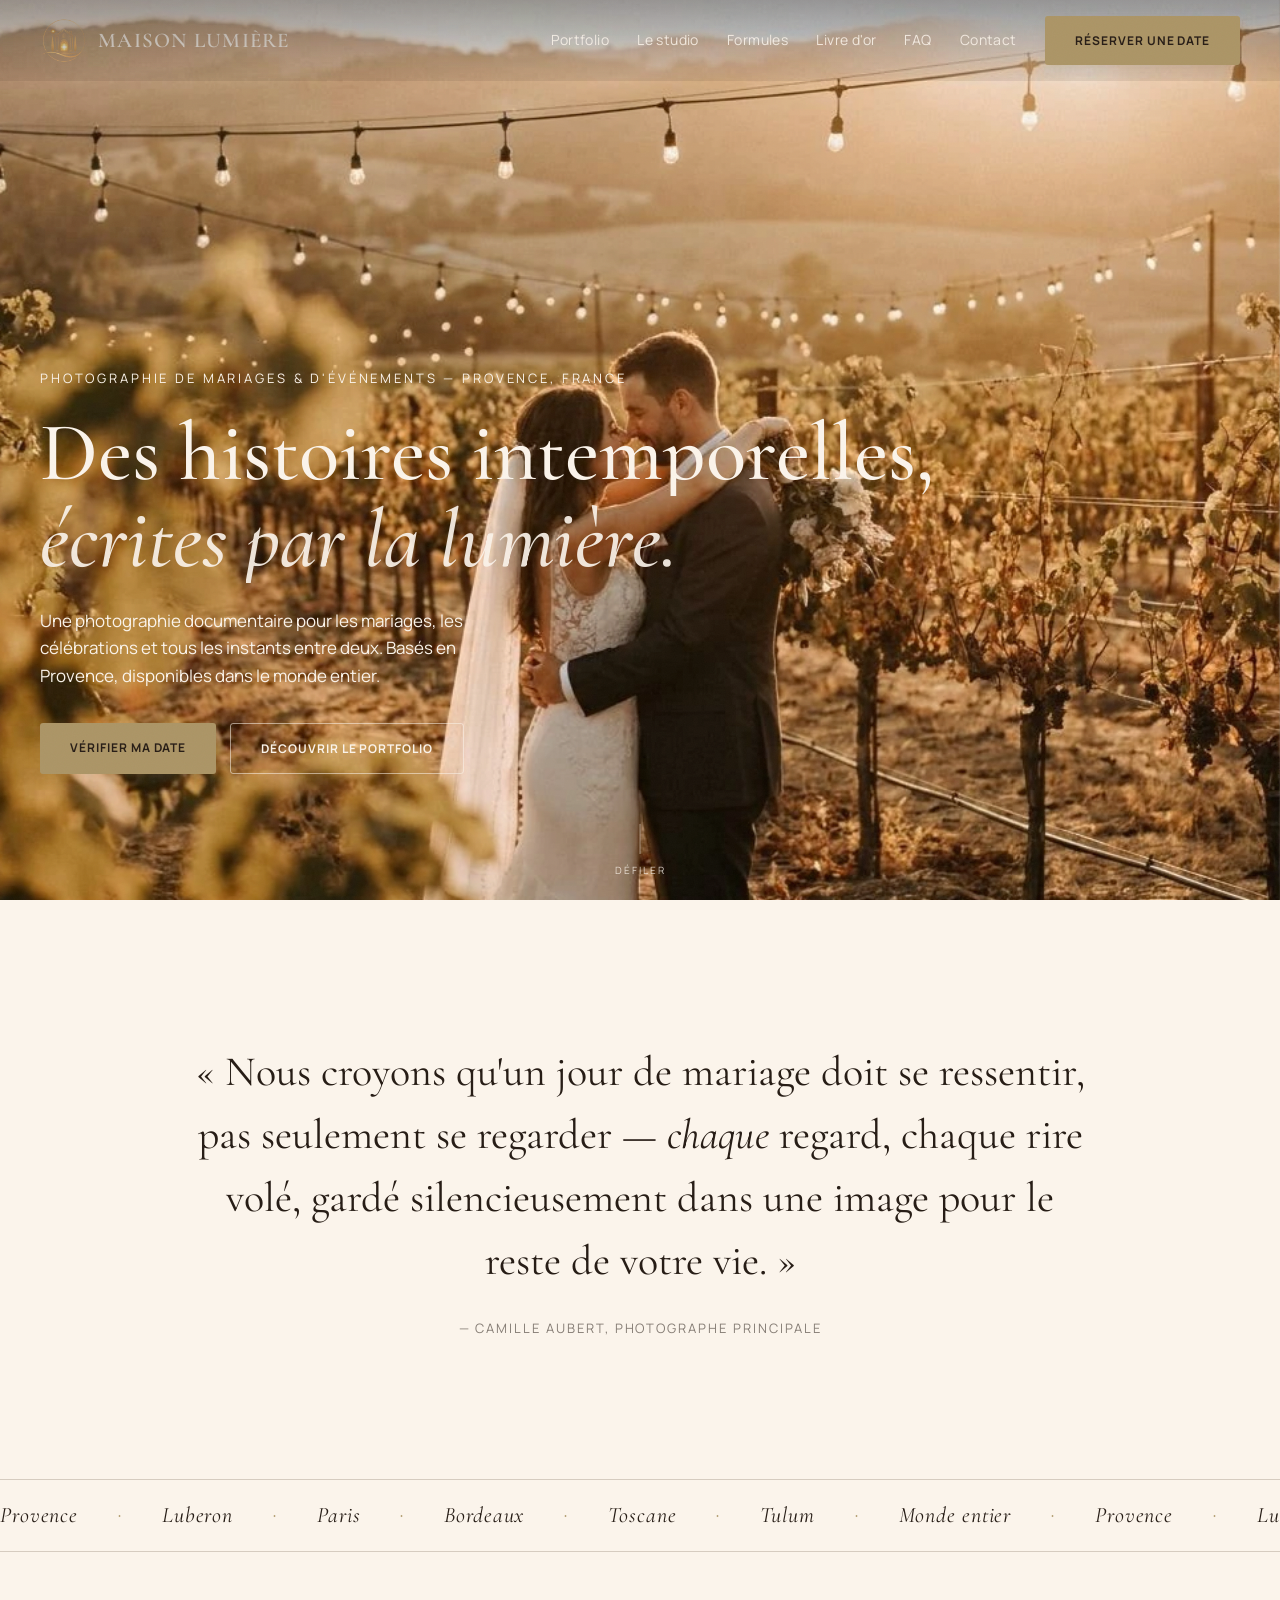
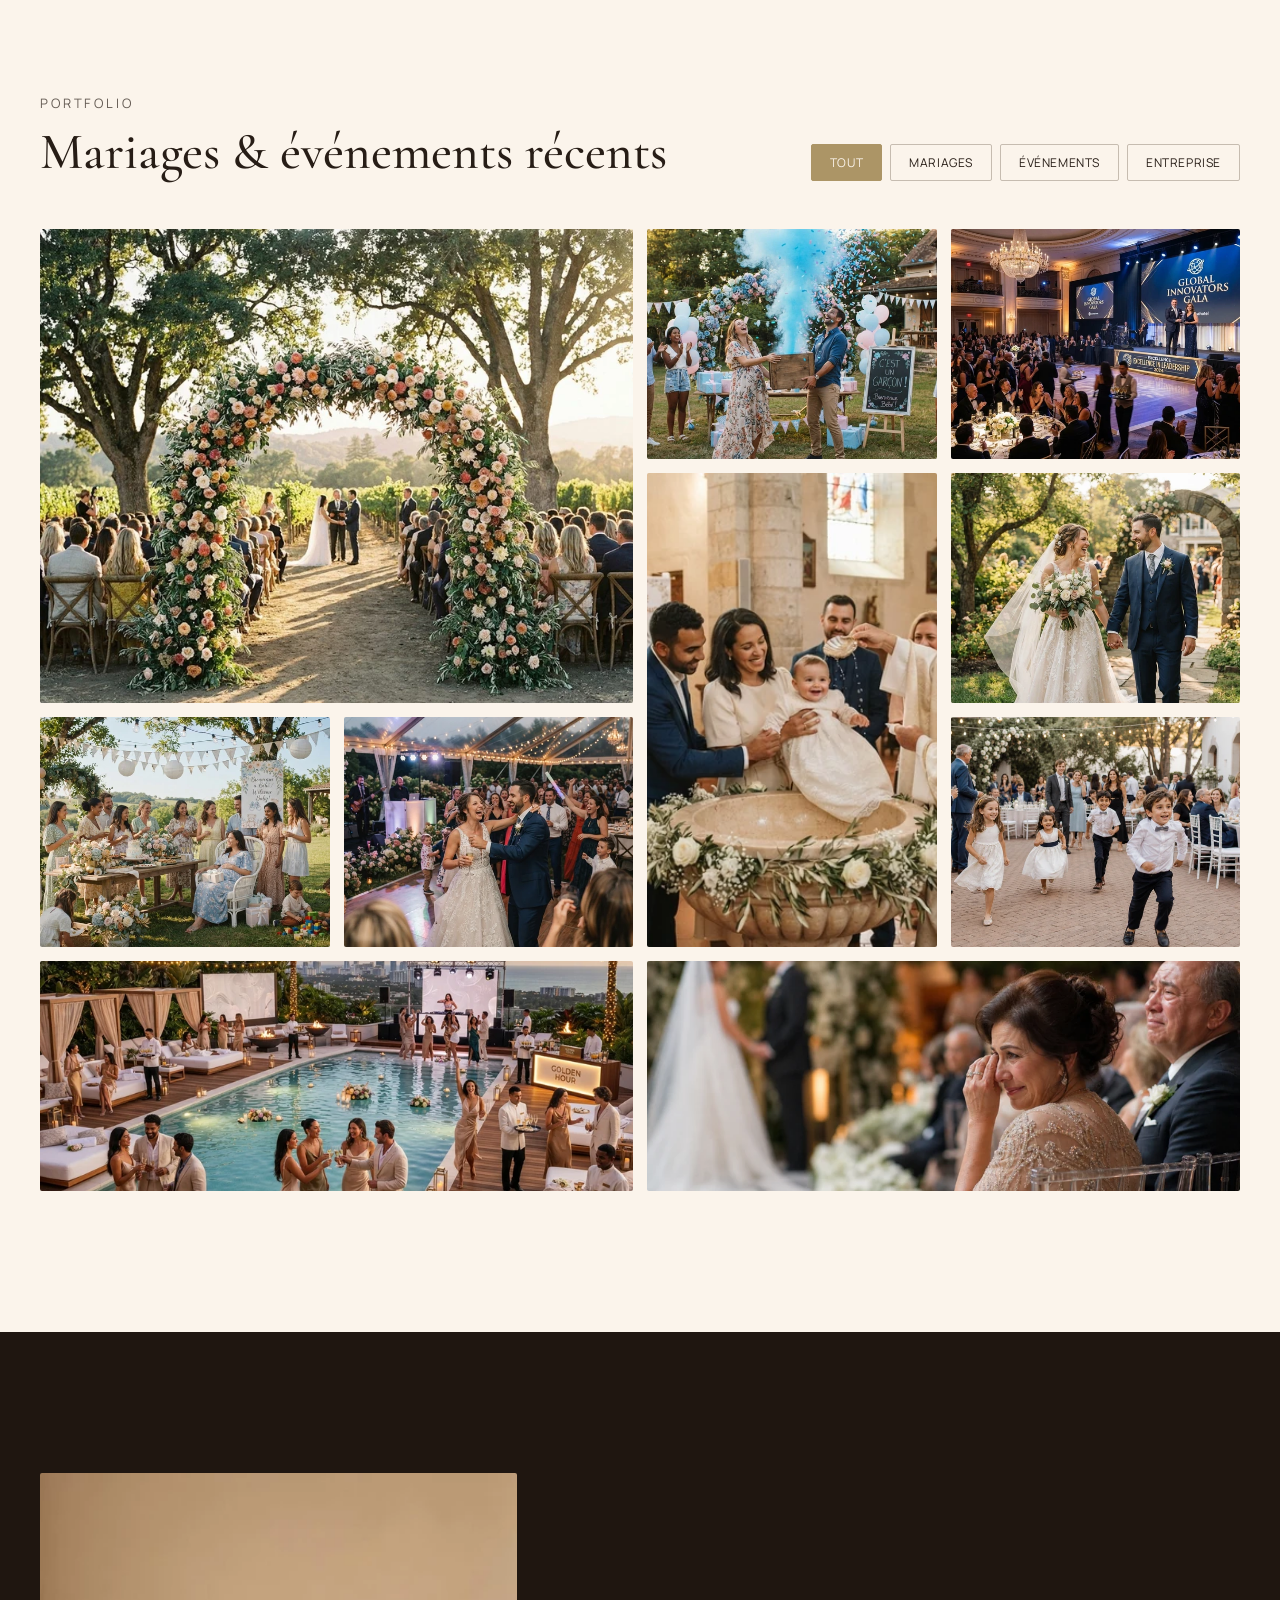
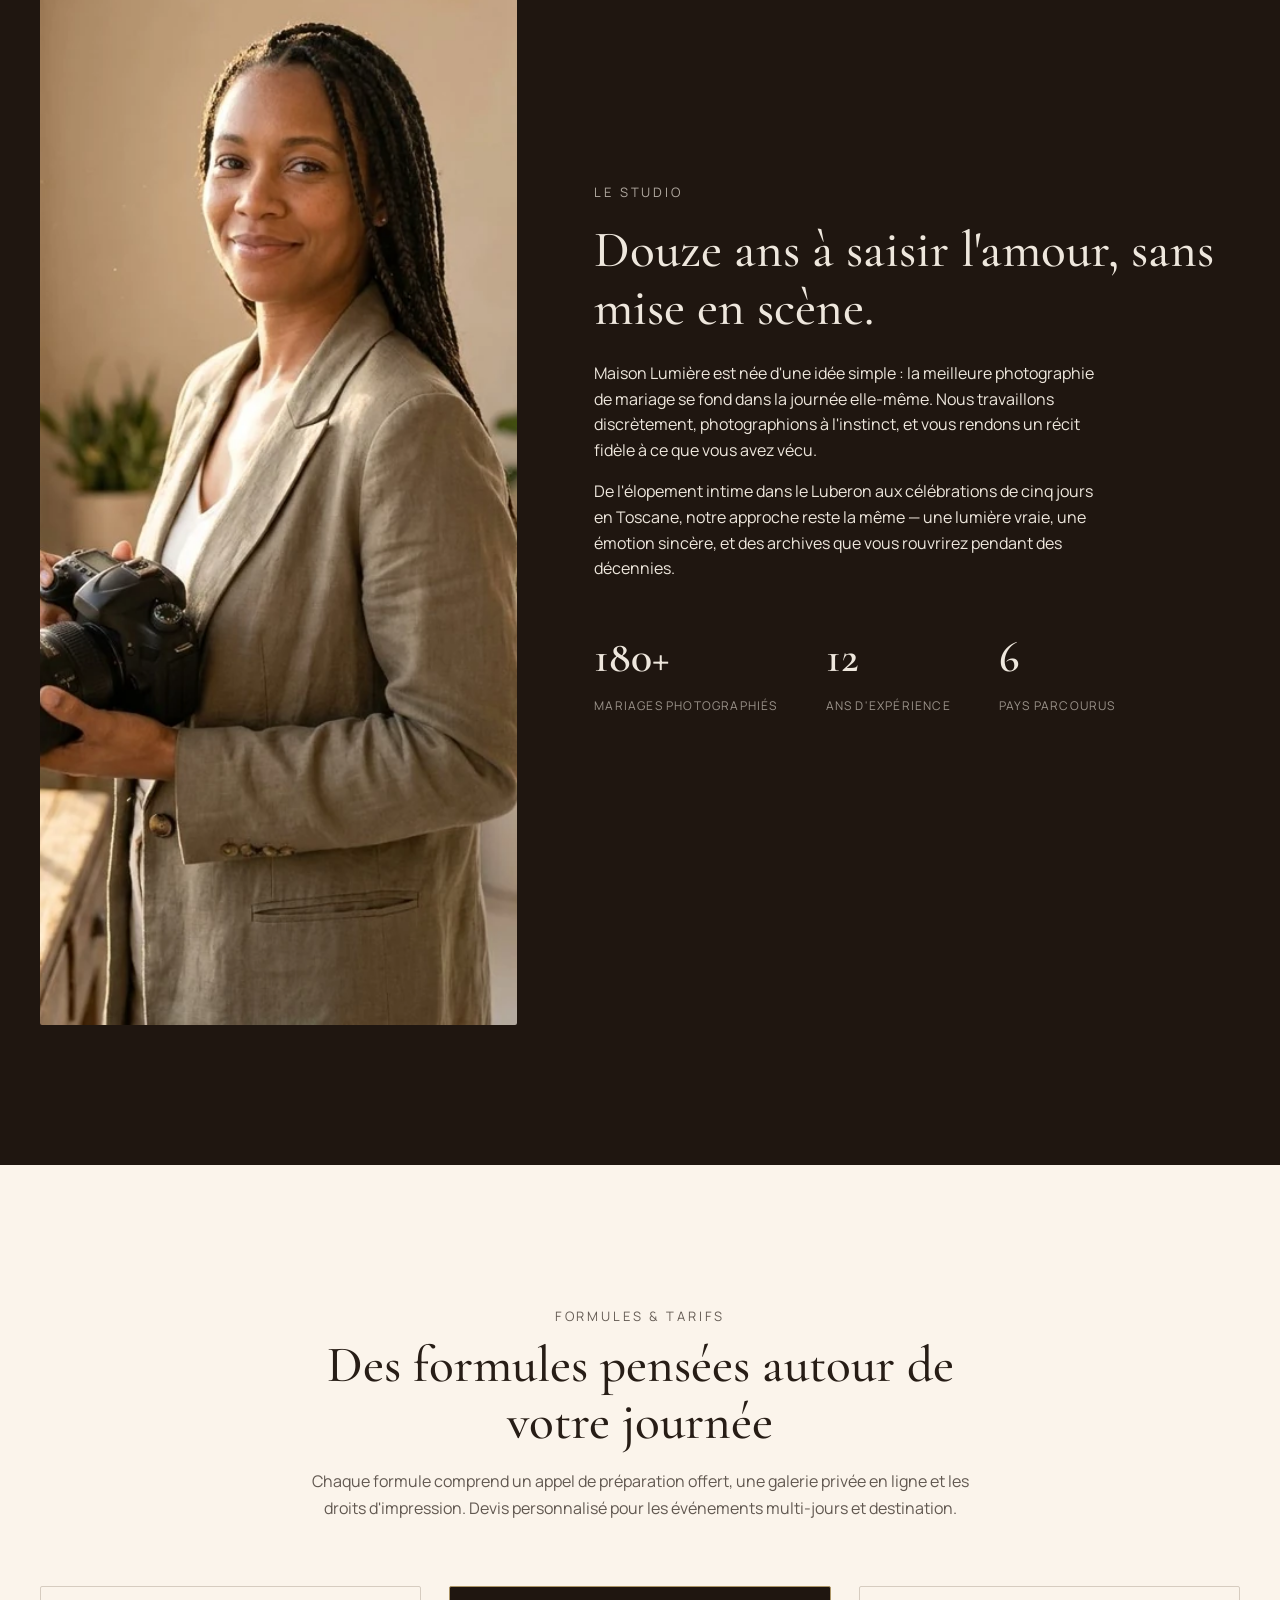
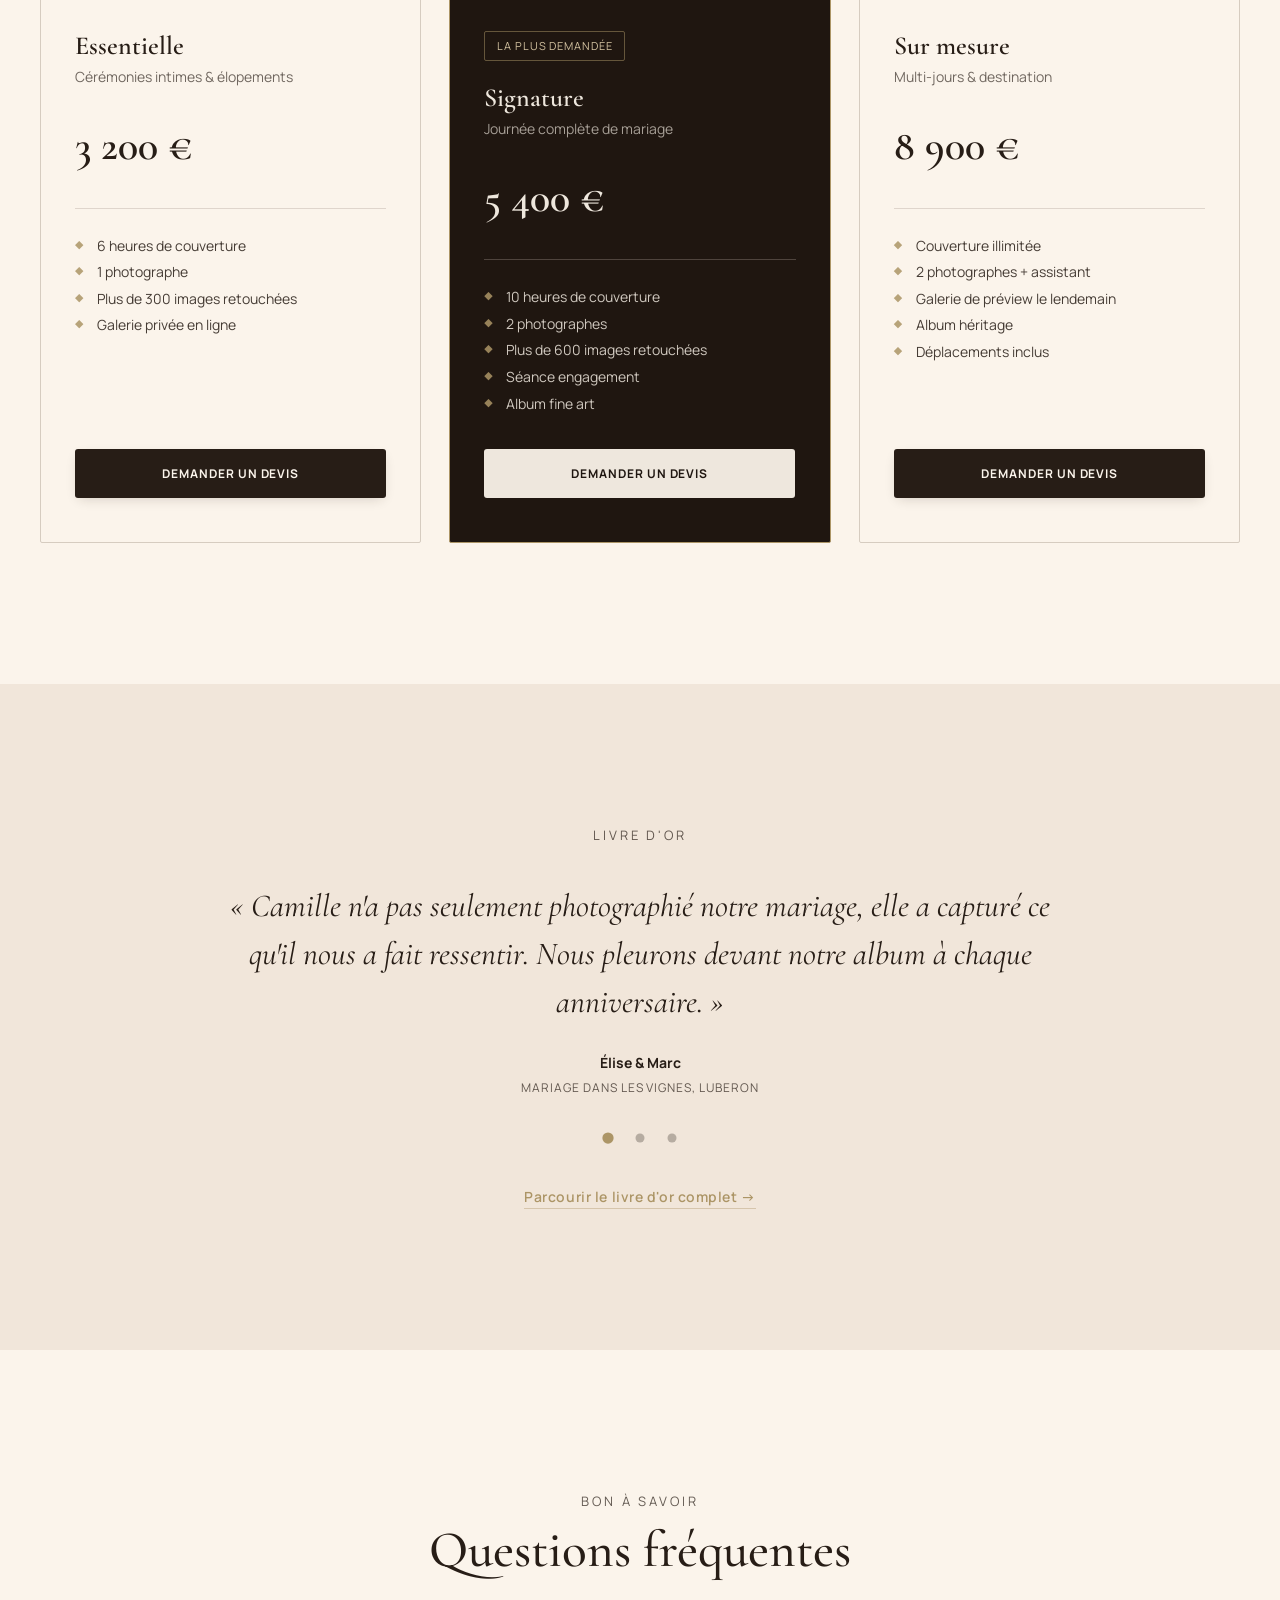
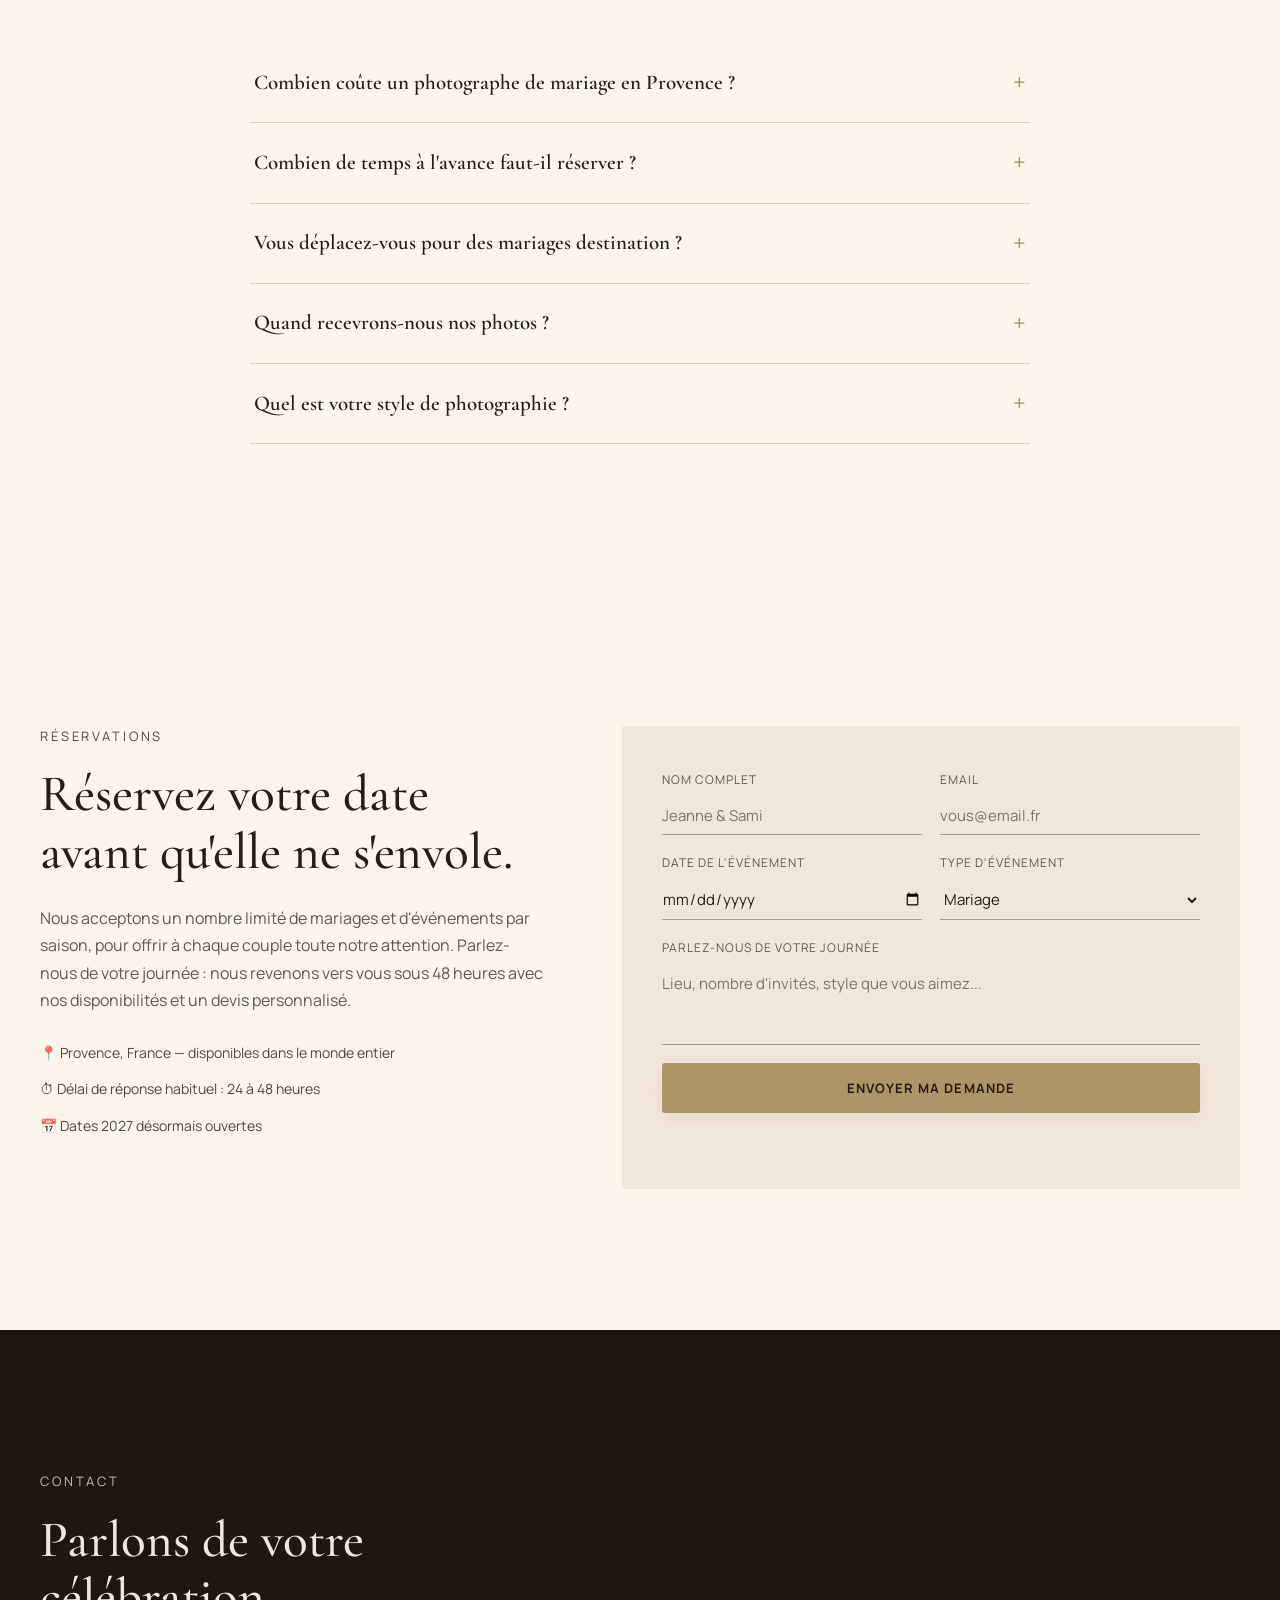
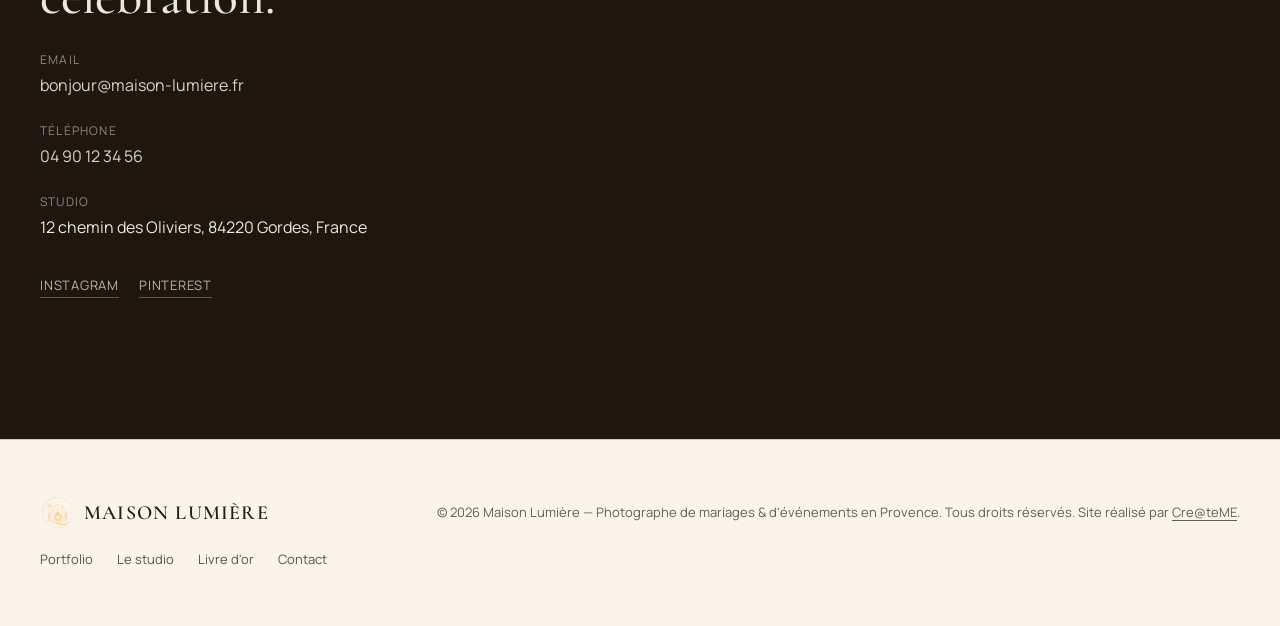
==== commit 2604bf60: "fix: netteté des photos + qualité image relevée, nav plus lisible - srcset : sizes garantit désormai" ====
--- a/index.html
+++ b/index.html
@@ -287,11 +287,11 @@
         <figure class="tile tile--big reveal" data-cat="weddings">
           <button class="tile__zoom" data-lightbox="images/vineyard.jpg" aria-label="Agrandir : cérémonie dans les vignes en Provence">
             <picture>
-              <source type="image/webp" sizes="(max-width: 460px) 100vw, (max-width: 680px) 100vw, (max-width: 1024px) 64vw, 48vw"
+              <source type="image/webp" sizes="(max-width: 680px) 100vw, 600px"
                       srcset="images/vineyard-480w.webp 480w, images/vineyard-800w.webp 800w, images/vineyard.webp 1200w">
               <img src="images/vineyard.jpg" width="1200" height="896" loading="lazy"
                    srcset="images/vineyard-480w.jpg 480w, images/vineyard-800w.jpg 800w, images/vineyard.jpg 1200w"
-                   sizes="(max-width: 460px) 100vw, (max-width: 680px) 100vw, (max-width: 1024px) 64vw, 48vw"
+                   sizes="(max-width: 680px) 100vw, 600px"
                    alt="Cérémonie de mariage en plein air entre les rangs de vignes en Provence au coucher du soleil">
             </picture>
           </button>
@@ -300,11 +300,11 @@
         <figure class="tile reveal" data-cat="events">
           <button class="tile__zoom" data-lightbox="images/BabyReveal.jpg" aria-label="Agrandir : gender reveal en extérieur">
             <picture>
-              <source type="image/webp" sizes="(max-width: 460px) 100vw, (max-width: 680px) 50vw, (max-width: 1024px) 32vw, 24vw"
+              <source type="image/webp" sizes="(max-width: 680px) 100vw, 600px"
                       srcset="images/BabyReveal-480w.webp 480w, images/BabyReveal-800w.webp 800w, images/BabyReveal-1200w.webp 1200w, images/BabyReveal.webp 1408w">
               <img src="images/BabyReveal.jpg" width="1408" height="768" loading="lazy"
                    srcset="images/BabyReveal-480w.jpg 480w, images/BabyReveal-800w.jpg 800w, images/BabyReveal-1200w.jpg 1200w, images/BabyReveal.jpg 1408w"
-                   sizes="(max-width: 460px) 100vw, (max-width: 680px) 50vw, (max-width: 1024px) 32vw, 24vw"
+                   sizes="(max-width: 680px) 100vw, 600px"
                    alt="Décoration raffinée et ballons pour une fête de révélation du genre de bébé en extérieur">
             </picture>
           </button>
@@ -313,11 +313,11 @@
         <figure class="tile reveal" data-cat="corporate">
           <button class="tile__zoom" data-lightbox="images/GalaEntreprise.jpg" aria-label="Agrandir : gala d'entreprise">
             <picture>
-              <source type="image/webp" sizes="(max-width: 460px) 100vw, (max-width: 680px) 50vw, (max-width: 1024px) 32vw, 24vw"
+              <source type="image/webp" sizes="(max-width: 680px) 100vw, 600px"
                       srcset="images/GalaEntreprise-480w.webp 480w, images/GalaEntreprise-800w.webp 800w, images/GalaEntreprise-1200w.webp 1200w, images/GalaEntreprise.webp 1408w">
               <img src="images/GalaEntreprise.jpg" width="1408" height="768" loading="lazy"
                    srcset="images/GalaEntreprise-480w.jpg 480w, images/GalaEntreprise-800w.jpg 800w, images/GalaEntreprise-1200w.jpg 1200w, images/GalaEntreprise.jpg 1408w"
-                   sizes="(max-width: 460px) 100vw, (max-width: 680px) 50vw, (max-width: 1024px) 32vw, 24vw"
+                   sizes="(max-width: 680px) 100vw, 600px"
                    alt="Grande salle de gala d'entreprise élégamment décorée et éclairée pour une réception, photographiée par Maison Lumière">
             </picture>
           </button>
@@ -326,11 +326,11 @@
         <figure class="tile tile--tall reveal" data-cat="events">
           <button class="tile__zoom" data-lightbox="images/Bapteme.jpg" aria-label="Agrandir : photographie de baptême">
             <picture>
-              <source type="image/webp" sizes="(max-width: 460px) 100vw, (max-width: 680px) 50vw, (max-width: 1024px) 32vw, 24vw"
-                      srcset="images/Bapteme-480w.webp 480w, images/Bapteme-800w.webp 800w, images/Bapteme.webp 928w">
-              <img src="images/Bapteme.jpg" width="928" height="1152" loading="lazy"
-                   srcset="images/Bapteme-480w.jpg 480w, images/Bapteme-800w.jpg 800w, images/Bapteme.jpg 928w"
-                   sizes="(max-width: 460px) 100vw, (max-width: 680px) 50vw, (max-width: 1024px) 32vw, 24vw"
+              <source type="image/webp" sizes="(max-width: 680px) 100vw, 600px"
+                      srcset="images/Bapteme-480w.webp 480w, images/Bapteme-800w.webp 800w, images/Bapteme.webp 1408w">
+              <img src="images/Bapteme.jpg" width="1408" height="768" loading="lazy"
+                   srcset="images/Bapteme-480w.jpg 480w, images/Bapteme-800w.jpg 800w, images/Bapteme.jpg 1408w"
+                   sizes="(max-width: 680px) 100vw, 600px"
                    alt="Photographie émouvante d'un baptême intime en Provence">
             </picture>
           </button>
@@ -339,11 +339,11 @@
         <figure class="tile reveal" data-cat="weddings">
           <button class="tile__zoom" data-lightbox="images/MariesPortail.jpg" aria-label="Agrandir : les mariés devant le portail">
             <picture>
-              <source type="image/webp" sizes="(max-width: 460px) 100vw, (max-width: 680px) 50vw, (max-width: 1024px) 32vw, 24vw"
+              <source type="image/webp" sizes="(max-width: 680px) 100vw, 600px"
                       srcset="images/MariesPortail-480w.webp 480w, images/MariesPortail-800w.webp 800w, images/MariesPortail-1200w.webp 1200w, images/MariesPortail.webp 1408w">
               <img src="images/MariesPortail.jpg" width="1408" height="768" loading="lazy"
                    srcset="images/MariesPortail-480w.jpg 480w, images/MariesPortail-800w.jpg 800w, images/MariesPortail-1200w.jpg 1200w, images/MariesPortail.jpg 1408w"
-                   sizes="(max-width: 460px) 100vw, (max-width: 680px) 50vw, (max-width: 1024px) 32vw, 24vw"
+                   sizes="(max-width: 680px) 100vw, 600px"
                    alt="Jeunes mariés posant avec élégance devant le portail d'un domaine provençal en pierre">
             </picture>
           </button>
@@ -352,11 +352,11 @@
         <figure class="tile reveal" data-cat="events">
           <button class="tile__zoom" data-lightbox="images/BabyShower.jpg" aria-label="Agrandir : baby shower sous les oliviers">
             <picture>
-              <source type="image/webp" sizes="(max-width: 460px) 100vw, (max-width: 680px) 50vw, (max-width: 1024px) 32vw, 24vw"
+              <source type="image/webp" sizes="(max-width: 680px) 100vw, 600px"
                       srcset="images/BabyShower-480w.webp 480w, images/BabyShower-800w.webp 800w, images/BabyShower-1200w.webp 1200w, images/BabyShower.webp 1408w">
               <img src="images/BabyShower.jpg" width="1408" height="768" loading="lazy"
                    srcset="images/BabyShower-480w.jpg 480w, images/BabyShower-800w.jpg 800w, images/BabyShower-1200w.jpg 1200w, images/BabyShower.jpg 1408w"
-                   sizes="(max-width: 460px) 100vw, (max-width: 680px) 50vw, (max-width: 1024px) 32vw, 24vw"
+                   sizes="(max-width: 680px) 100vw, 600px"
                    alt="Détails de décoration et de douceurs pour une baby shower sous les oliviers">
             </picture>
           </button>
@@ -365,11 +365,11 @@
         <figure class="tile tile--wide reveal" data-cat="events">
           <button class="tile__zoom" data-lightbox="images/Poolparty.jpg" aria-label="Agrandir : pool party de célébration">
             <picture>
-              <source type="image/webp" sizes="(max-width: 460px) 100vw, (max-width: 680px) 100vw, (max-width: 1024px) 64vw, 48vw"
+              <source type="image/webp" sizes="(max-width: 680px) 100vw, 600px"
                       srcset="images/Poolparty-480w.webp 480w, images/Poolparty-800w.webp 800w, images/Poolparty-1200w.webp 1200w, images/Poolparty.webp 1408w">
               <img src="images/Poolparty.jpg" width="1408" height="768" loading="lazy"
                    srcset="images/Poolparty-480w.jpg 480w, images/Poolparty-800w.jpg 800w, images/Poolparty-1200w.jpg 1200w, images/Poolparty.jpg 1408w"
-                   sizes="(max-width: 460px) 100vw, (max-width: 680px) 100vw, (max-width: 1024px) 64vw, 48vw"
+                   sizes="(max-width: 680px) 100vw, 600px"
                    alt="Invités profitant d'une pool party chic au bord d'une piscine d'un domaine en Provence à l'heure dorée">
             </picture>
           </button>
@@ -378,11 +378,11 @@
         <figure class="tile reveal" data-cat="weddings">
           <button class="tile__zoom" data-lightbox="images/DanseMariage.jpg" aria-label="Agrandir : première danse sous les guirlandes">
             <picture>
-              <source type="image/webp" sizes="(max-width: 460px) 100vw, (max-width: 680px) 50vw, (max-width: 1024px) 32vw, 24vw"
+              <source type="image/webp" sizes="(max-width: 680px) 100vw, 600px"
                       srcset="images/DanseMariage-480w.webp 480w, images/DanseMariage-800w.webp 800w, images/DanseMariage-1200w.webp 1200w, images/DanseMariage.webp 1408w">
               <img src="images/DanseMariage.jpg" width="1408" height="768" loading="lazy"
                    srcset="images/DanseMariage-480w.jpg 480w, images/DanseMariage-800w.jpg 800w, images/DanseMariage-1200w.jpg 1200w, images/DanseMariage.jpg 1408w"
-                   sizes="(max-width: 460px) 100vw, (max-width: 680px) 50vw, (max-width: 1024px) 32vw, 24vw"
+                   sizes="(max-width: 680px) 100vw, 600px"
                    alt="Première danse des mariés entourés de leurs invités sous les guirlandes lumineuses">
             </picture>
           </button>
@@ -391,11 +391,11 @@
         <figure class="tile tile--wide reveal" data-cat="weddings">
           <button class="tile__zoom" data-lightbox="images/Parents.jpg" aria-label="Agrandir : les parents émus pendant la cérémonie">
             <picture>
-              <source type="image/webp" sizes="(max-width: 460px) 100vw, (max-width: 680px) 100vw, (max-width: 1024px) 64vw, 48vw"
+              <source type="image/webp" sizes="(max-width: 680px) 100vw, 600px"
                       srcset="images/Parents-480w.webp 480w, images/Parents-800w.webp 800w, images/Parents-1200w.webp 1200w, images/Parents.webp 1600w">
               <img src="images/Parents.jpg" width="1600" height="900" loading="lazy"
                    srcset="images/Parents-480w.jpg 480w, images/Parents-800w.jpg 800w, images/Parents-1200w.jpg 1200w, images/Parents.jpg 1600w"
-                   sizes="(max-width: 460px) 100vw, (max-width: 680px) 100vw, (max-width: 1024px) 64vw, 48vw"
+                   sizes="(max-width: 680px) 100vw, 600px"
                    alt="Les parents des mariés émus aux larmes pendant la cérémonie, les mariés en arrière-plan">
             </picture>
           </button>
@@ -404,11 +404,11 @@
         <figure class="tile reveal" data-cat="weddings">
           <button class="tile__zoom" data-lightbox="images/LaFete.jpg" aria-label="Agrandir : enfants d'honneur courant pendant la réception">
             <picture>
-              <source type="image/webp" sizes="(max-width: 460px) 100vw, (max-width: 680px) 50vw, (max-width: 1024px) 32vw, 24vw"
+              <source type="image/webp" sizes="(max-width: 680px) 100vw, 600px"
                       srcset="images/LaFete-480w.webp 480w, images/LaFete-800w.webp 800w, images/LaFete-1200w.webp 1200w, images/LaFete.webp 1600w">
               <img src="images/LaFete.jpg" width="1600" height="900" loading="lazy"
                    srcset="images/LaFete-480w.jpg 480w, images/LaFete-800w.jpg 800w, images/LaFete-1200w.jpg 1200w, images/LaFete.jpg 1600w"
-                   sizes="(max-width: 460px) 100vw, (max-width: 680px) 50vw, (max-width: 1024px) 32vw, 24vw"
+                   sizes="(max-width: 680px) 100vw, 600px"
                    alt="Enfants d'honneur courant en riant sur la piste entre les invités lors d'une réception de mariage en plein air">
             </picture>
           </button>
--- a/css/styles.css
+++ b/css/styles.css
@@ -114,6 +114,14 @@
   transition: background .3s, box-shadow .3s, backdrop-filter .3s;
   color: var(--cream);
 }
+.nav::before {
+  /* Dégradé discret derrière la nav tant qu'on n'a pas scrollé : sans lui, le texte
+     crème est illisible sur les photos hero claires (ex. feu d'artifice). Contenu
+     strictement dans la hauteur de la nav, pas d'extension sous la barre. */
+  content: ''; position: absolute; inset: 0; pointer-events: none;
+  background: linear-gradient(180deg, oklch(15% 0.02 55 / .4) 0%, oklch(15% 0.02 55 / .08) 100%);
+}
+.nav.is-scrolled::before { display: none; }
 .nav.is-scrolled {
   background: oklch(97% 0.014 75 / .9); backdrop-filter: blur(12px);
   box-shadow: 0 1px 0 var(--line); color: var(--ink);
